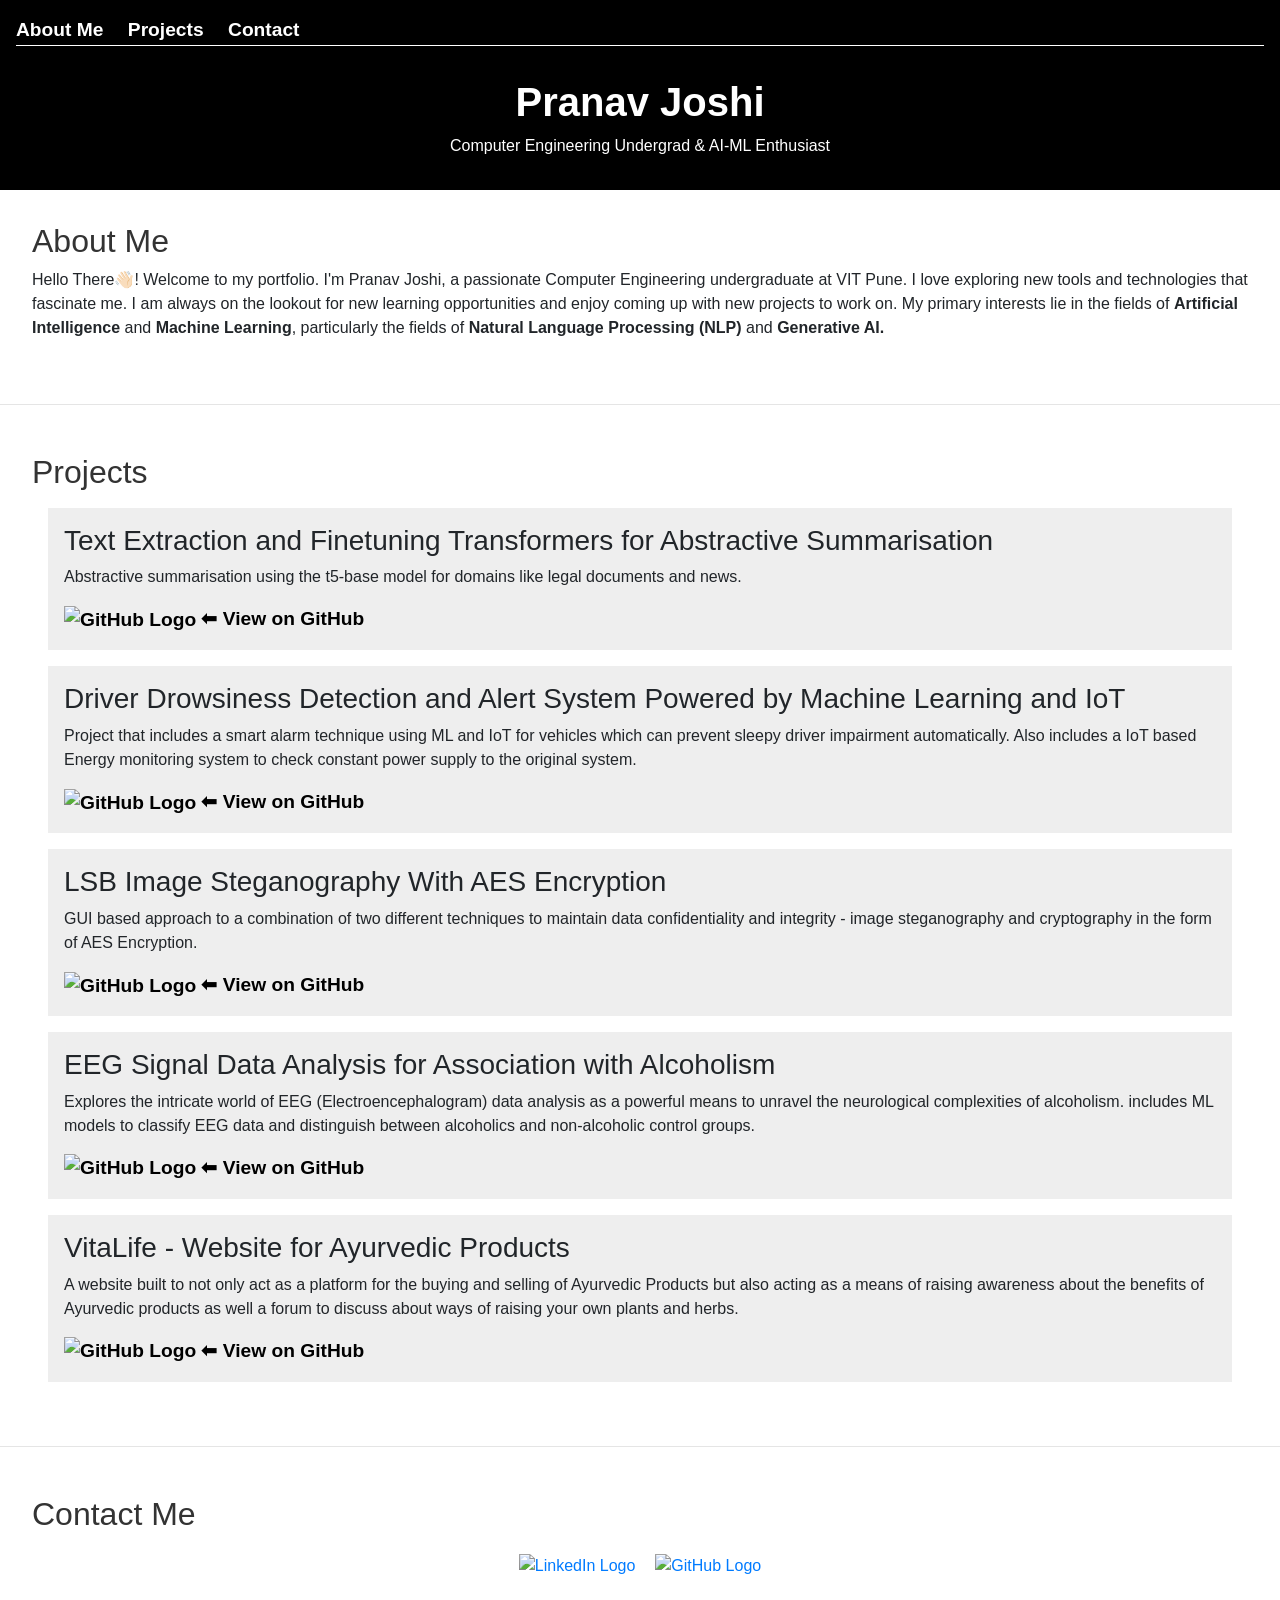
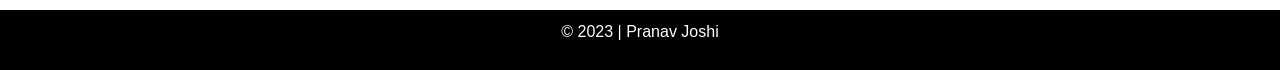
==== index.html @ 525fa9ba "Added portfolio files" ====
<!DOCTYPE html>
<html lang="en">
<head>
  <meta charset="UTF-8">
  <meta name="viewport" content="width=device-width, initial-scale=1.0">
  <title>Your Name - Portfolio</title>
  <link rel="stylesheet" href="https://stackpath.bootstrapcdn.com/bootstrap/4.3.1/css/bootstrap.min.css">
  <link rel="stylesheet" href="styles.css">
</head>
<body>
    <nav id="nav">
        <ul>
          <li><a href="#about">About Me</a></li>
          <li><a href="#projects">Projects</a></li>
          <li><a href="#contact">Contact</a></li>
        </ul>
    </nav>

  <header>
    <h1><strong>Pranav Joshi</strong></h1>
    <p>Computer Engineering Undergrad & AI-ML Enthusiast</p>
  </header>

  <section id="about">
    <h2>About Me</h2>
    <p>Hello There👋🏻! Welcome to my portfolio. I'm Pranav Joshi, a passionate Computer Engineering undergraduate at VIT Pune. 
        I love exploring new tools and technologies that fascinate me. I am always on the lookout for new learning opportunities 
        and enjoy coming up with new projects to work on.
        My primary interests lie in the fields of <strong>Artificial Intelligence</strong> and 
        <strong>Machine Learning</strong>, particularly the fields of <strong>Natural Language Processing (NLP)</strong> 
        and <strong>Generative AI.</strong></p>
  </section>

  <hr>

  <section id="projects">
    <h2>Projects</h2>
    <div class="project-card">
      <h3>Text Extraction and Finetuning Transformers for Abstractive Summarisation</h3>
      <p>Abstractive summarisation using the t5-base model for domains like legal documents and news.</p>
      <a href="https://github.com/Pranav-JJ/Transformers-Abstractive-Summarisation" target="_blank">
        <img src="github-logo.png" alt="GitHub Logo">
        ⬅ View on GitHub
      </a>
    </div>
    <div class="project-card">
      <h3>Driver Drowsiness Detection and Alert System Powered by Machine Learning and IoT</h3>
      <p>Project that includes a smart alarm technique using ML and IoT for vehicles which can prevent sleepy driver
        impairment automatically. Also includes a IoT based Energy monitoring system to check constant power supply to the original system.</p>
      <a href="https://github.com/Pranav-JJ/Sem3-repo/tree/main/EDI" target="_blank">
        <img src="github-logo.png" alt="GitHub Logo">
        ⬅ View on GitHub
      </a>
    </div>
    <div class="project-card">
      <h3>LSB Image Steganography With AES Encryption</h3>
      <p>GUI based approach to a combination of two different techniques to maintain data confidentiality and 
        integrity - image steganography and cryptography in the form of AES Encryption.</p>
      <a href="https://github.com/Pranav-JJ/Sem3-repo/tree/main/OOP" target="_blank">
        <img src="github-logo.png" alt="GitHub Logo">
        ⬅ View on GitHub
      </a>
    </div>
    <div class="project-card">
      <h3>EEG Signal Data Analysis for Association with Alcoholism</h3>
      <p>Explores the intricate world of EEG (Electroencephalogram) data analysis as a powerful means to unravel 
        the neurological complexities of alcoholism. includes ML models to classify EEG data and distinguish between alcoholics and
        non-alcoholic control groups. </p>
      <a href="https://github.com/Pranav-JJ/AlcAlert" target="_blank">
        <img src="github-logo.png" alt="GitHub Logo">
        ⬅ View on GitHub
      </a>
    </div>
    <div class="project-card">
      <h3>VitaLife - Website for Ayurvedic Products</h3>
      <p>A website built to not only act as a platform for the buying and selling of Ayurvedic Products but also acting as a 
        means of raising awareness about the benefits of Ayurvedic products as well a forum to discuss about ways of raising your own
        plants and herbs.
      </p>
      <a href="https://github.com/Pranav-JJ/VitaLife" target="_blank">
        <img src="github-logo.png" alt="GitHub Logo">
        ⬅ View on GitHub
      </a>
    </div>
  </section>

    <hr>

    <section id="contact">
        <h2>Contact Me</h2>
        <div id="social-links">
        <a href="https://linkedin.com/in/pranav-joshi-168298231" target="_blank">
            <img src="linkedin-logo.png" alt="LinkedIn Logo">
        </a>
        <a href="https://github.com/Pranav-JJ" target="_blank">
            <img src="github-logo.png" alt="GitHub Logo">
        </a>
        </div>
    </section>
  

  <footer>
    <p>&copy; 2023 | Pranav Joshi</p>
  </footer>

</body>
</html>
---- styles.css ----
body {
  font-family: 'Arial', sans-serif;
  margin: 0;
  padding: 0;
  box-sizing: border-box;
}

nav {
  background-color: black;
  color: #fff;
  padding: 1em;
  text-align:left;
}

header {
  background-color: black;
  color: #fff;
  text-align: center;
  padding: 1em;
}

nav::after {
  content: "";
  display: block;
  width: 100%;
  height: 1px;
  background-color: white;
}

section {
  padding: 2em;
}

h2 {
  color: #333;
}

.project-card {
  background-color: #eee;
  padding: 1em;
  margin: 1em;
  cursor: pointer;
  transition: background-color 0.3s;
}

.project-card:hover {
  background-color: #ddd;
}

/* #project-details {
  display: none;
  position: fixed;
  top: 50%;
  left: 50%;
  transform: translate(-50%, -50%);
  background-color: #fff;
  padding: 2em;
  box-shadow: 0 0 10px rgba(0, 0, 0, 0.3);
  z-index: 1;
} */

button {
  background-color: #333;
  color: #ffffff;
  padding: 0.5em 1em;
  border: none;
  cursor: pointer;
}

footer {
  background-color: black;
  color: #fff;
  text-align: center;
  padding: 10px;
  position: relative;
  bottom: 0;
  width: 100%;
}

ul {
  list-style-type: none;
  margin: 0;
  padding: 0;
}

li {
  display: inline;
  margin-right: 20px;
}

#nav a {
  text-decoration: none;
  color: #ffffff;
  font-weight: bold;
  font-size: 1.2em;
}

#nav a:hover {
  color: #dddddd;
}

#projects a {
  text-decoration: none;
  color: black;
  font-weight: bold;
  font-size: 1.2em;
}

#projects a:hover {
  color: silver;
}

#projects img {
  width: 25px;
  height: 25px;
  transition: transform 0.3s;
}

#projects img:hover {
  transform: scale(1.2);
}


#social-links {
  display: flex;
  justify-content: center;
  align-items: center;
  margin-top: 20px;
}

#social-links a {
  margin: 0 10px;
  display: block;
}

#social-links img {
  width: 40px;
  height: 40px;
  transition: transform 0.3s;
}

#social-links img:hover {
  transform: scale(1.2);
}
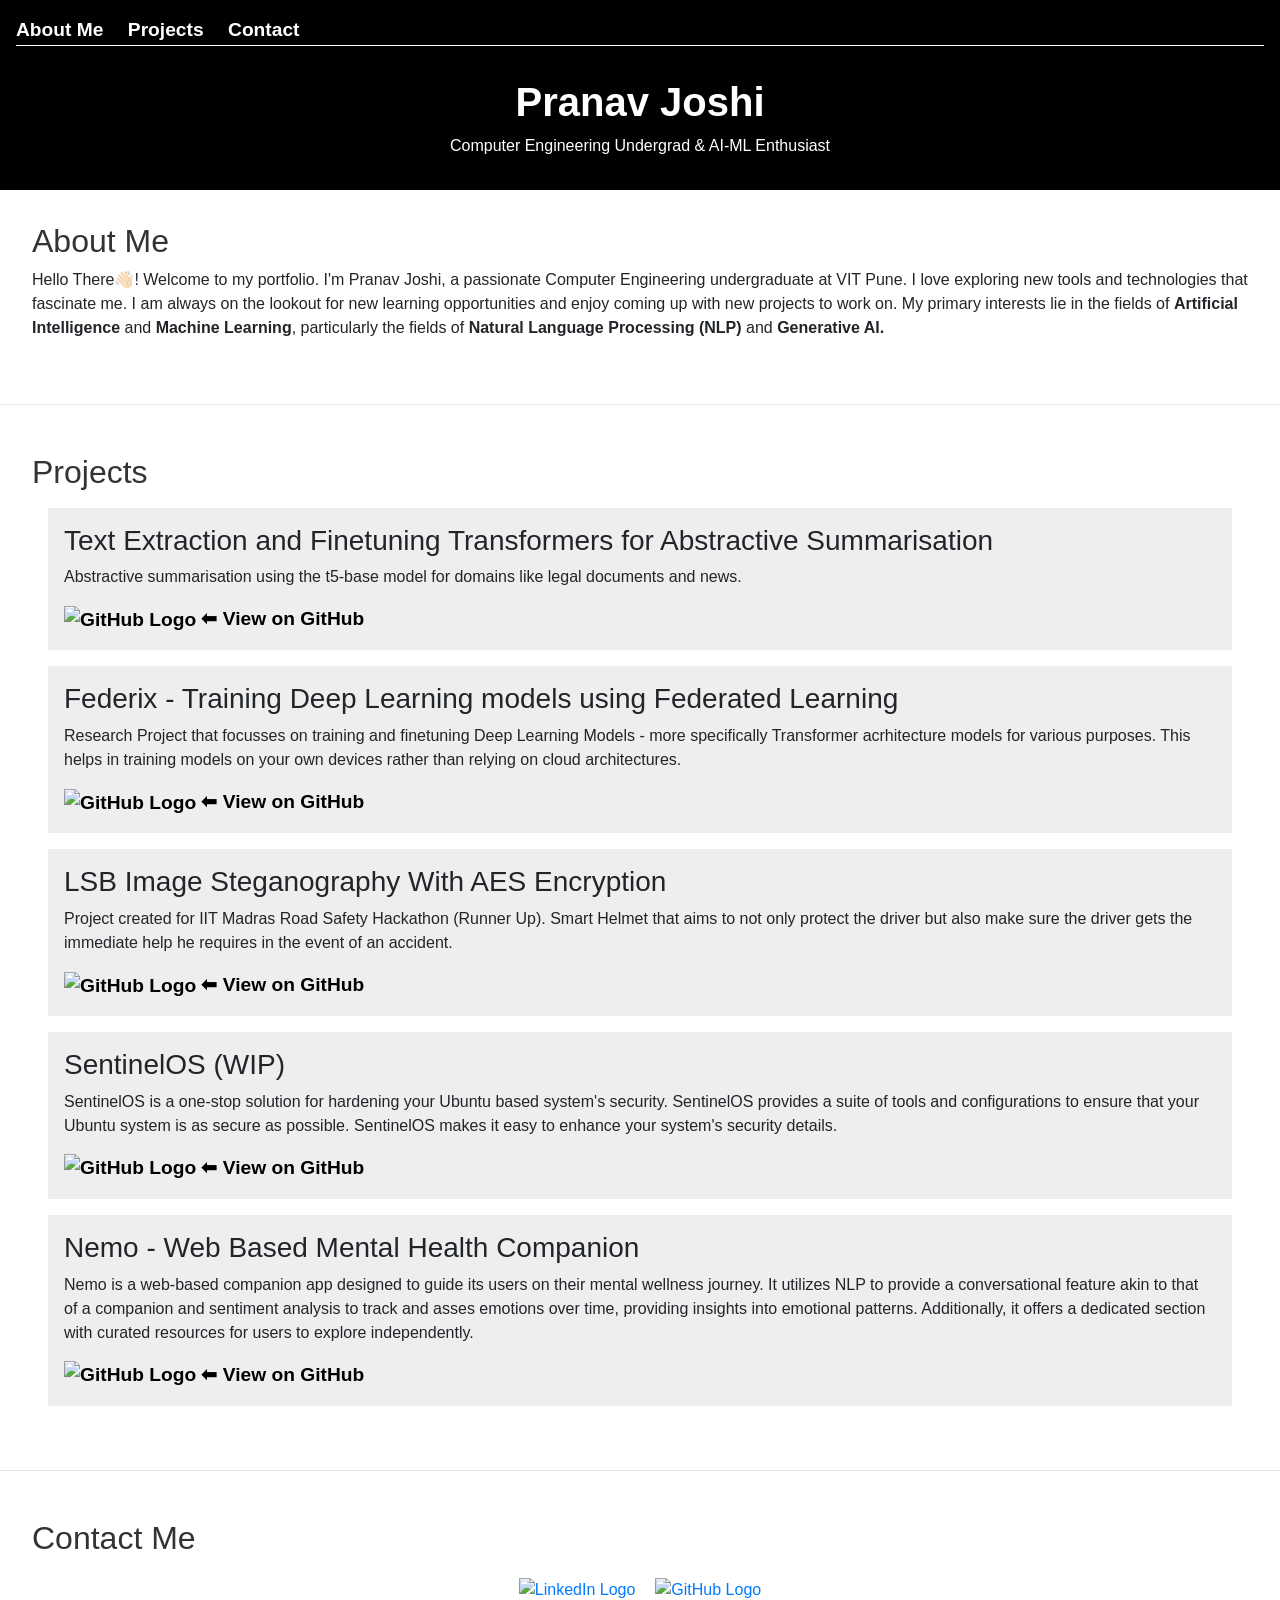
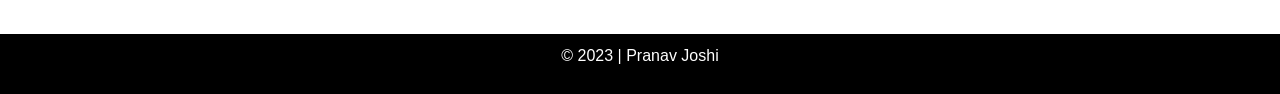
==== commit 487f540b: "Update index.html" ====
--- a/index.html
+++ b/index.html
@@ -3,7 +3,7 @@
 <head>
   <meta charset="UTF-8">
   <meta name="viewport" content="width=device-width, initial-scale=1.0">
-  <title>Your Name - Portfolio</title>
+  <title>Pranav Joshi Portfolio</title>
   <link rel="stylesheet" href="https://stackpath.bootstrapcdn.com/bootstrap/4.3.1/css/bootstrap.min.css">
   <link rel="stylesheet" href="styles.css">
 </head>
@@ -44,40 +44,39 @@
       </a>
     </div>
     <div class="project-card">
-      <h3>Driver Drowsiness Detection and Alert System Powered by Machine Learning and IoT</h3>
-      <p>Project that includes a smart alarm technique using ML and IoT for vehicles which can prevent sleepy driver
-        impairment automatically. Also includes a IoT based Energy monitoring system to check constant power supply to the original system.</p>
-      <a href="https://github.com/Pranav-JJ/Sem3-repo/tree/main/EDI" target="_blank">
+      <h3>Federix - Training Deep Learning models using Federated Learning</h3>
+      <p>Research Project that focusses on training and finetuning Deep Learning Models - more specifically Transformer acrhitecture models for various purposes. This
+helps in training models on your own devices rather than relying on cloud architectures. </p>
+      <a href="https://github.com/Pranav-JJ/Federix" target="_blank">
         <img src="github-logo.png" alt="GitHub Logo">
         ⬅ View on GitHub
       </a>
     </div>
     <div class="project-card">
       <h3>LSB Image Steganography With AES Encryption</h3>
-      <p>GUI based approach to a combination of two different techniques to maintain data confidentiality and 
-        integrity - image steganography and cryptography in the form of AES Encryption.</p>
-      <a href="https://github.com/Pranav-JJ/Sem3-repo/tree/main/OOP" target="_blank">
+      <p>Project created for IIT Madras Road Safety Hackathon (Runner Up). Smart Helmet that aims to not only protect the driver but also make sure the driver gets the
+immediate help he requires in the event of an accident. </p>
+      <a href="https://github.com/Pranav-JJ/IITM_RSH_SmartHelmet" target="_blank">
         <img src="github-logo.png" alt="GitHub Logo">
         ⬅ View on GitHub
       </a>
     </div>
     <div class="project-card">
-      <h3>EEG Signal Data Analysis for Association with Alcoholism</h3>
-      <p>Explores the intricate world of EEG (Electroencephalogram) data analysis as a powerful means to unravel 
-        the neurological complexities of alcoholism. includes ML models to classify EEG data and distinguish between alcoholics and
-        non-alcoholic control groups. </p>
-      <a href="https://github.com/Pranav-JJ/AlcAlert" target="_blank">
+      <h3>SentinelOS (WIP)</h3>
+      <p>SentinelOS is a one-stop solution for hardening your Ubuntu based system's security. SentinelOS provides a suite of tools and configurations to 
+        ensure that your Ubuntu system is as secure as possible. SentinelOS makes it easy to enhance your system's security details. </p>
+      <a href="https://github.com/Pranav-JJ/SentinelOS" target="_blank">
         <img src="github-logo.png" alt="GitHub Logo">
         ⬅ View on GitHub
       </a>
     </div>
     <div class="project-card">
-      <h3>VitaLife - Website for Ayurvedic Products</h3>
-      <p>A website built to not only act as a platform for the buying and selling of Ayurvedic Products but also acting as a 
-        means of raising awareness about the benefits of Ayurvedic products as well a forum to discuss about ways of raising your own
-        plants and herbs.
+      <h3>Nemo - Web Based Mental Health Companion</h3>
+      <p>Nemo is a web-based companion app designed to guide its users on their mental wellness journey. 
+        It utilizes NLP to provide a conversational feature akin to that of a companion and sentiment analysis to track and asses emotions over time, 
+        providing insights into emotional patterns. Additionally, it offers a dedicated section with curated resources for users to explore independently.
       </p>
-      <a href="https://github.com/Pranav-JJ/VitaLife" target="_blank">
+      <a href="https://github.com/Pranav-JJ/Nemo" target="_blank">
         <img src="github-logo.png" alt="GitHub Logo">
         ⬅ View on GitHub
       </a>
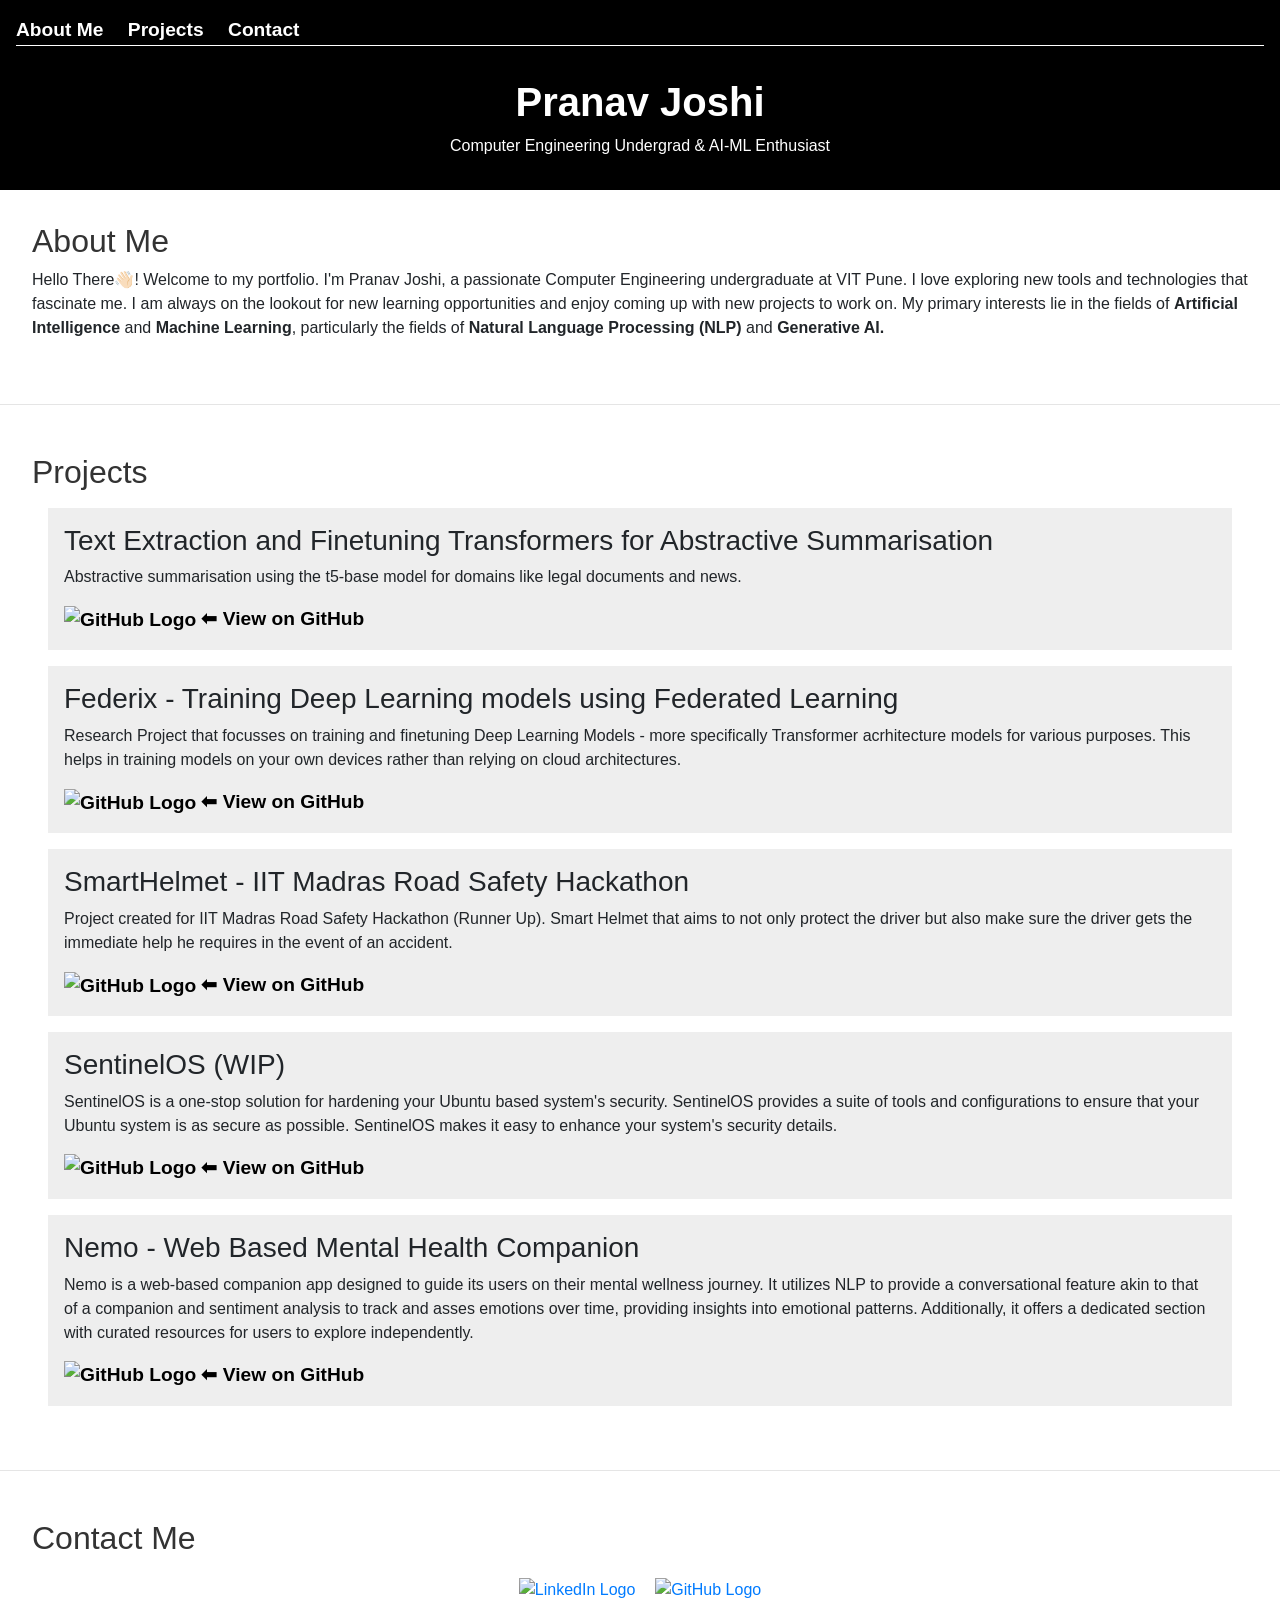
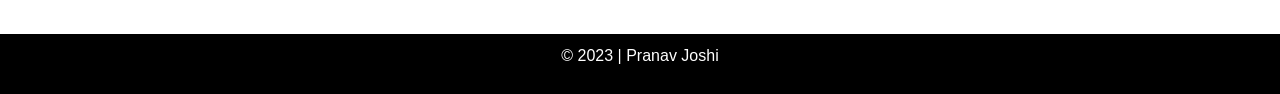
==== commit 0c189193: "Update index.html" ====
--- a/index.html
+++ b/index.html
@@ -53,7 +53,7 @@
       </a>
     </div>
     <div class="project-card">
-      <h3>LSB Image Steganography With AES Encryption</h3>
+      <h3>SmartHelmet - IIT Madras Road Safety Hackathon</h3>
       <p>Project created for IIT Madras Road Safety Hackathon (Runner Up). Smart Helmet that aims to not only protect the driver but also make sure the driver gets the
 immediate help he requires in the event of an accident. </p>
       <a href="https://github.com/Pranav-JJ/IITM_RSH_SmartHelmet" target="_blank">
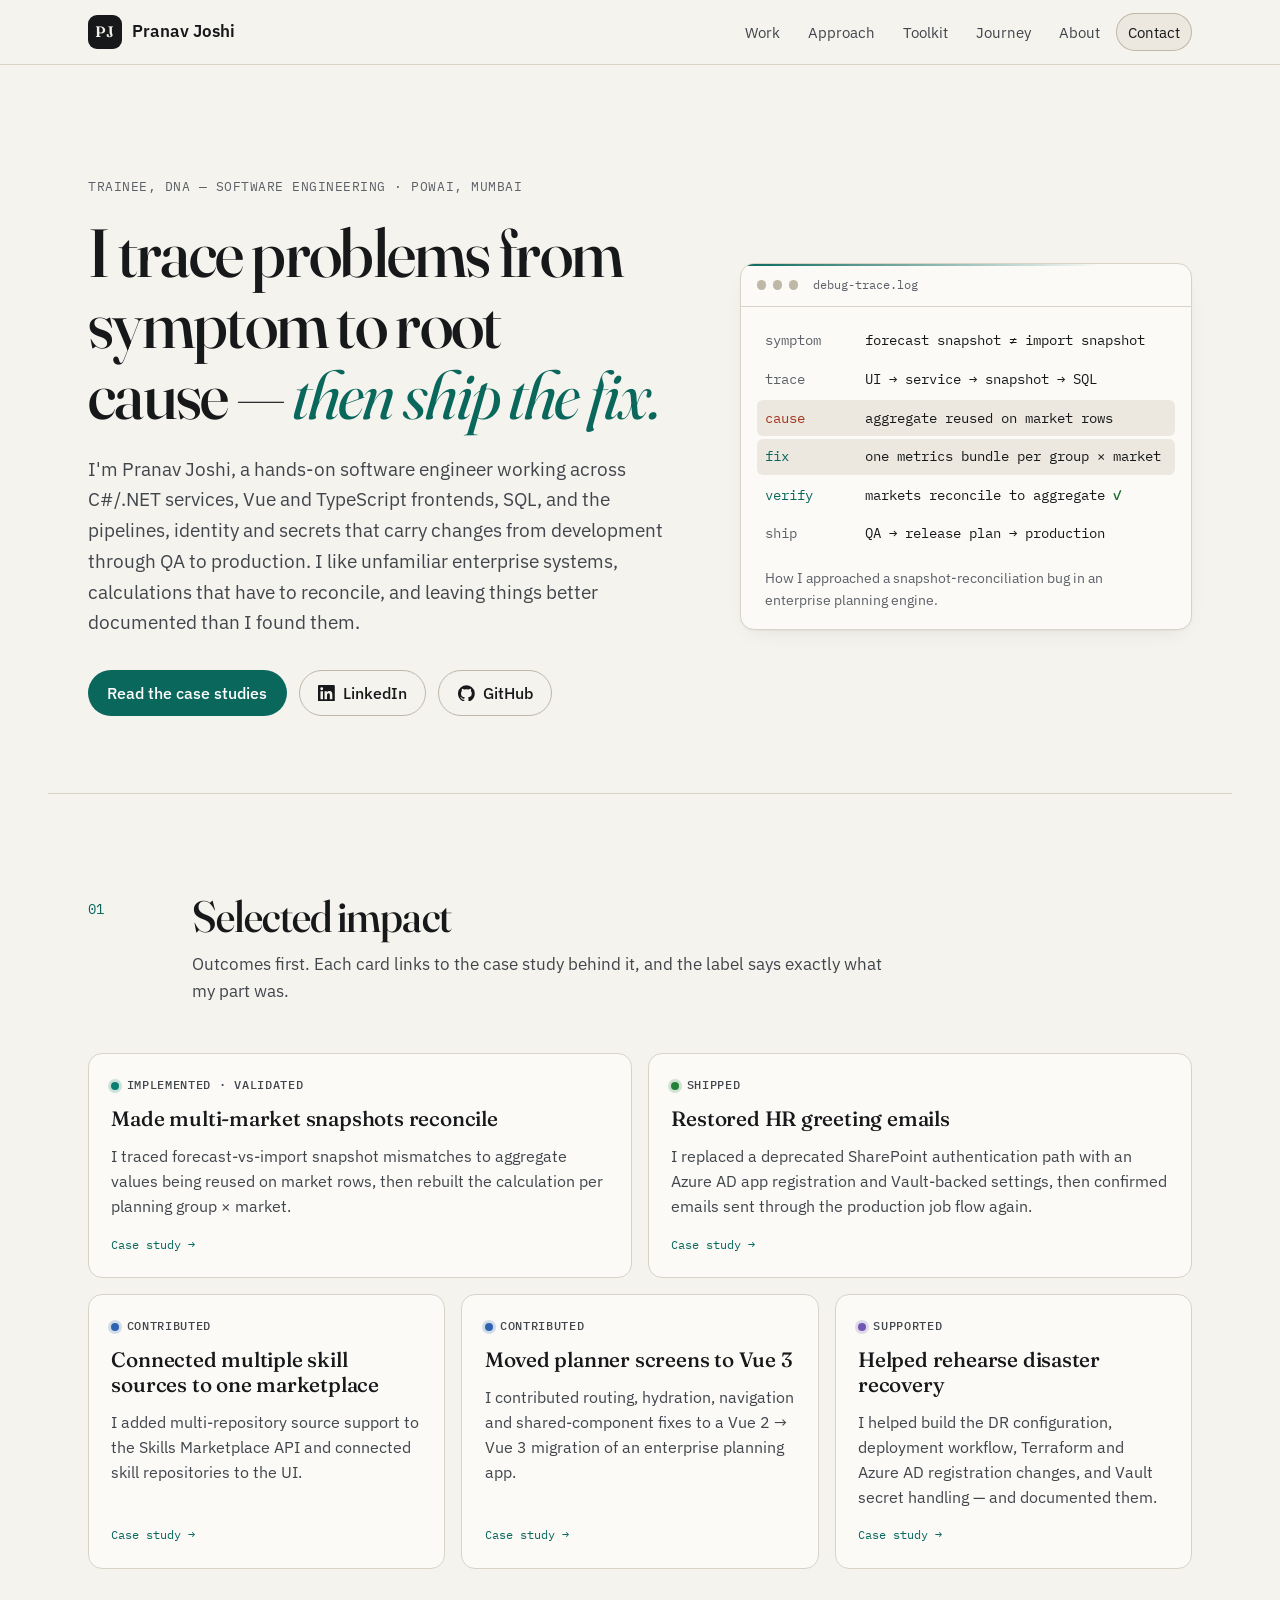
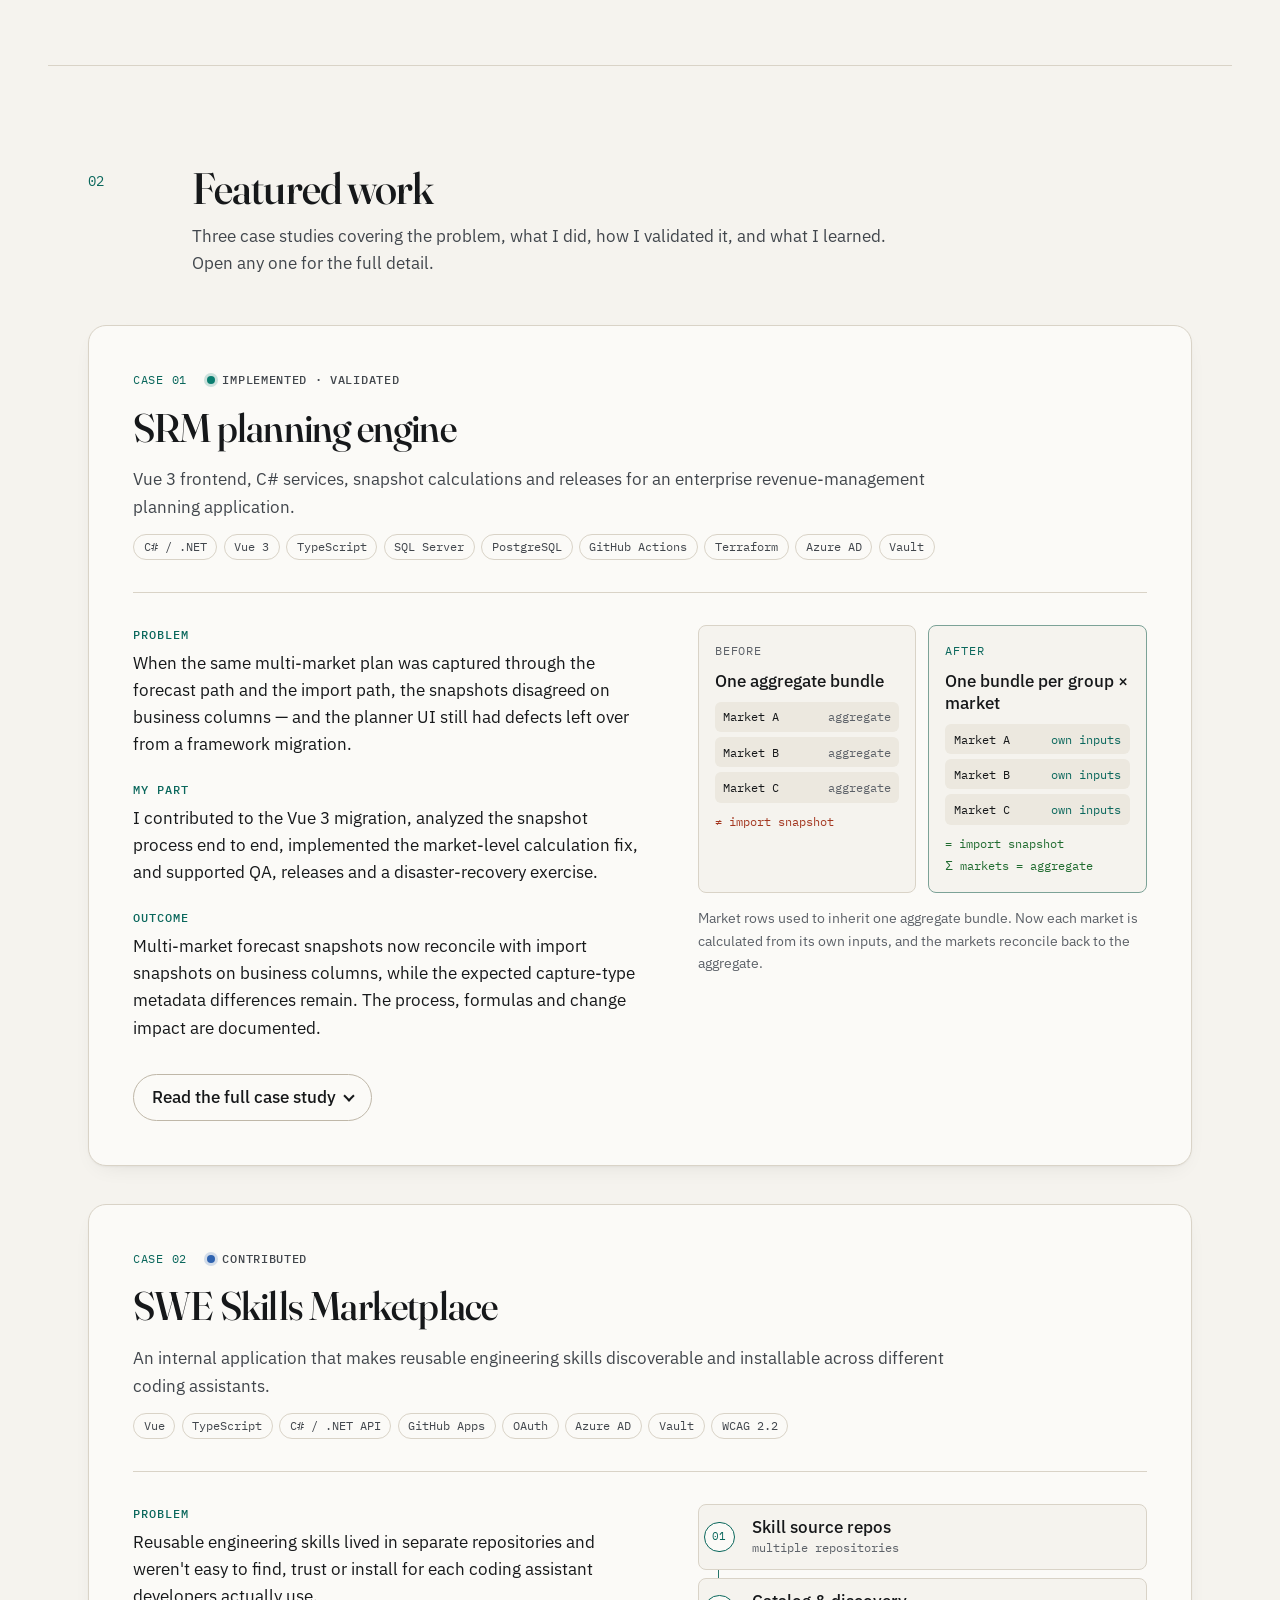
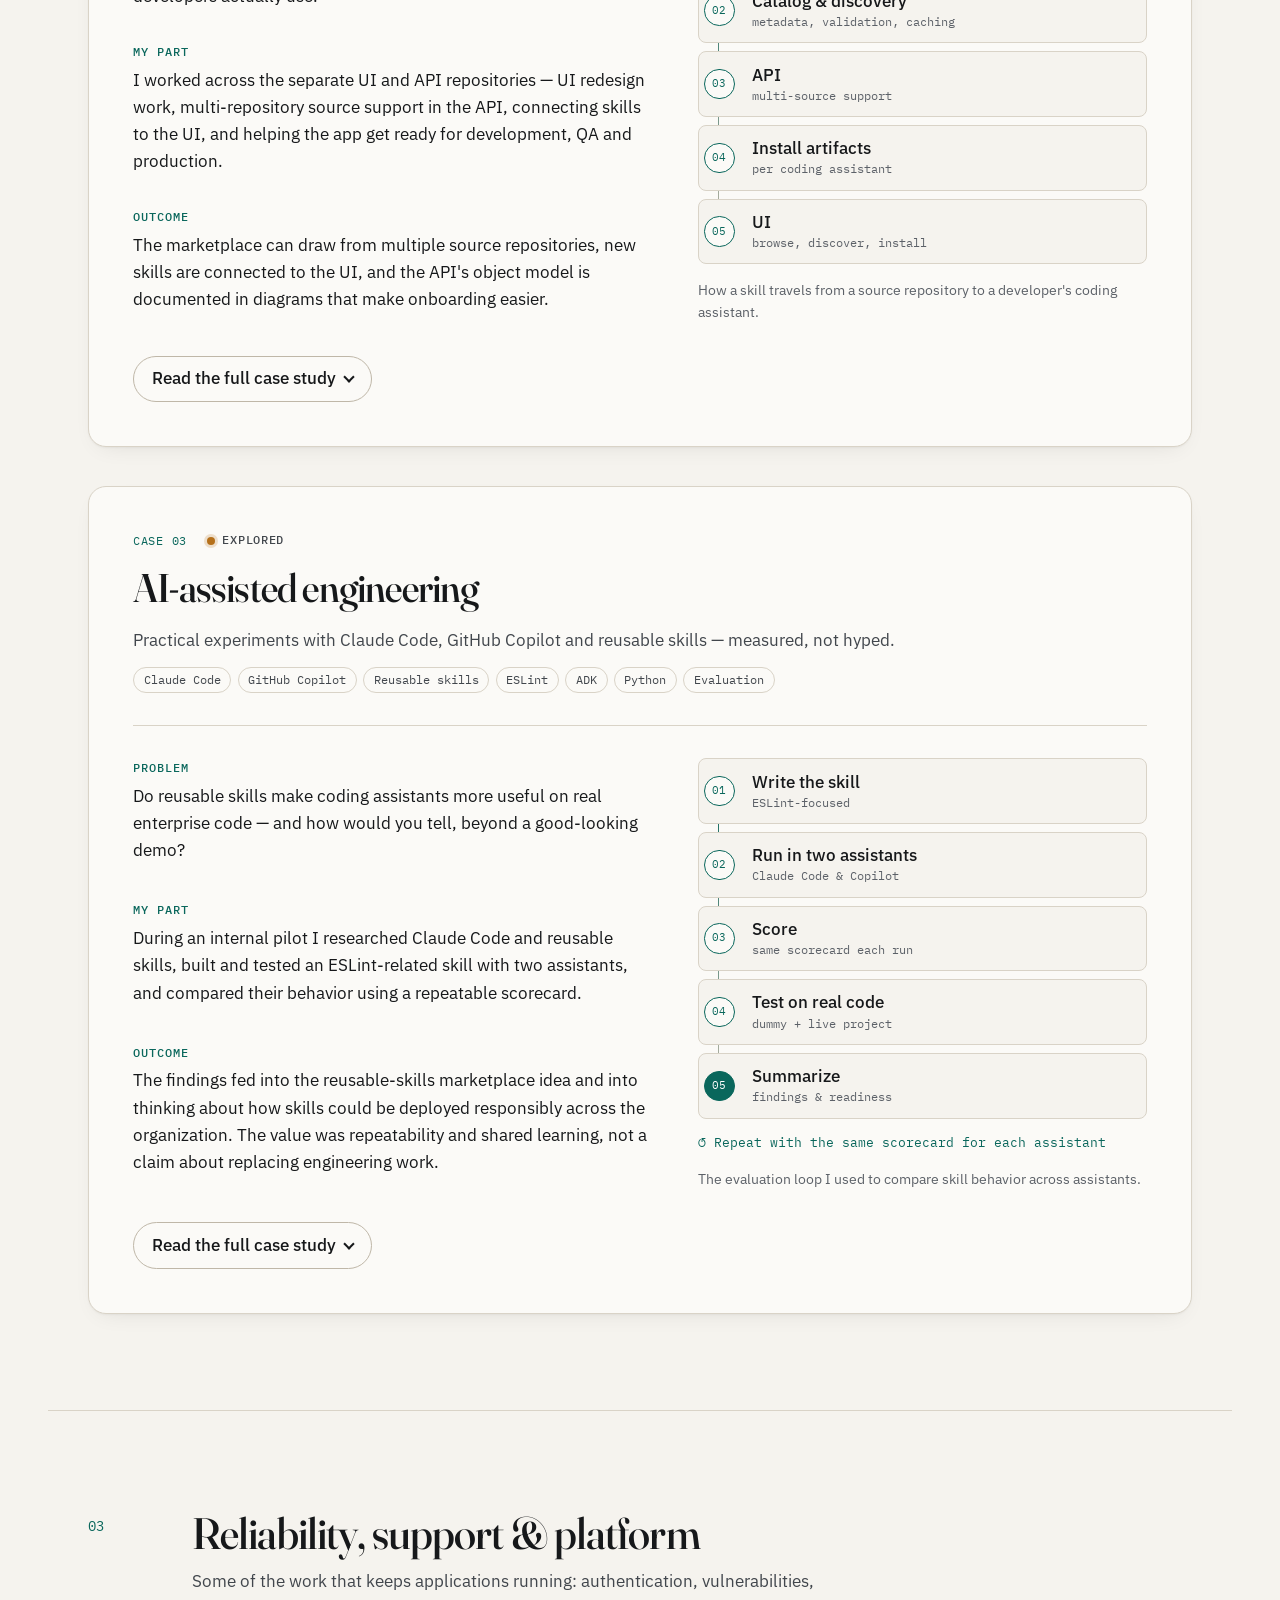
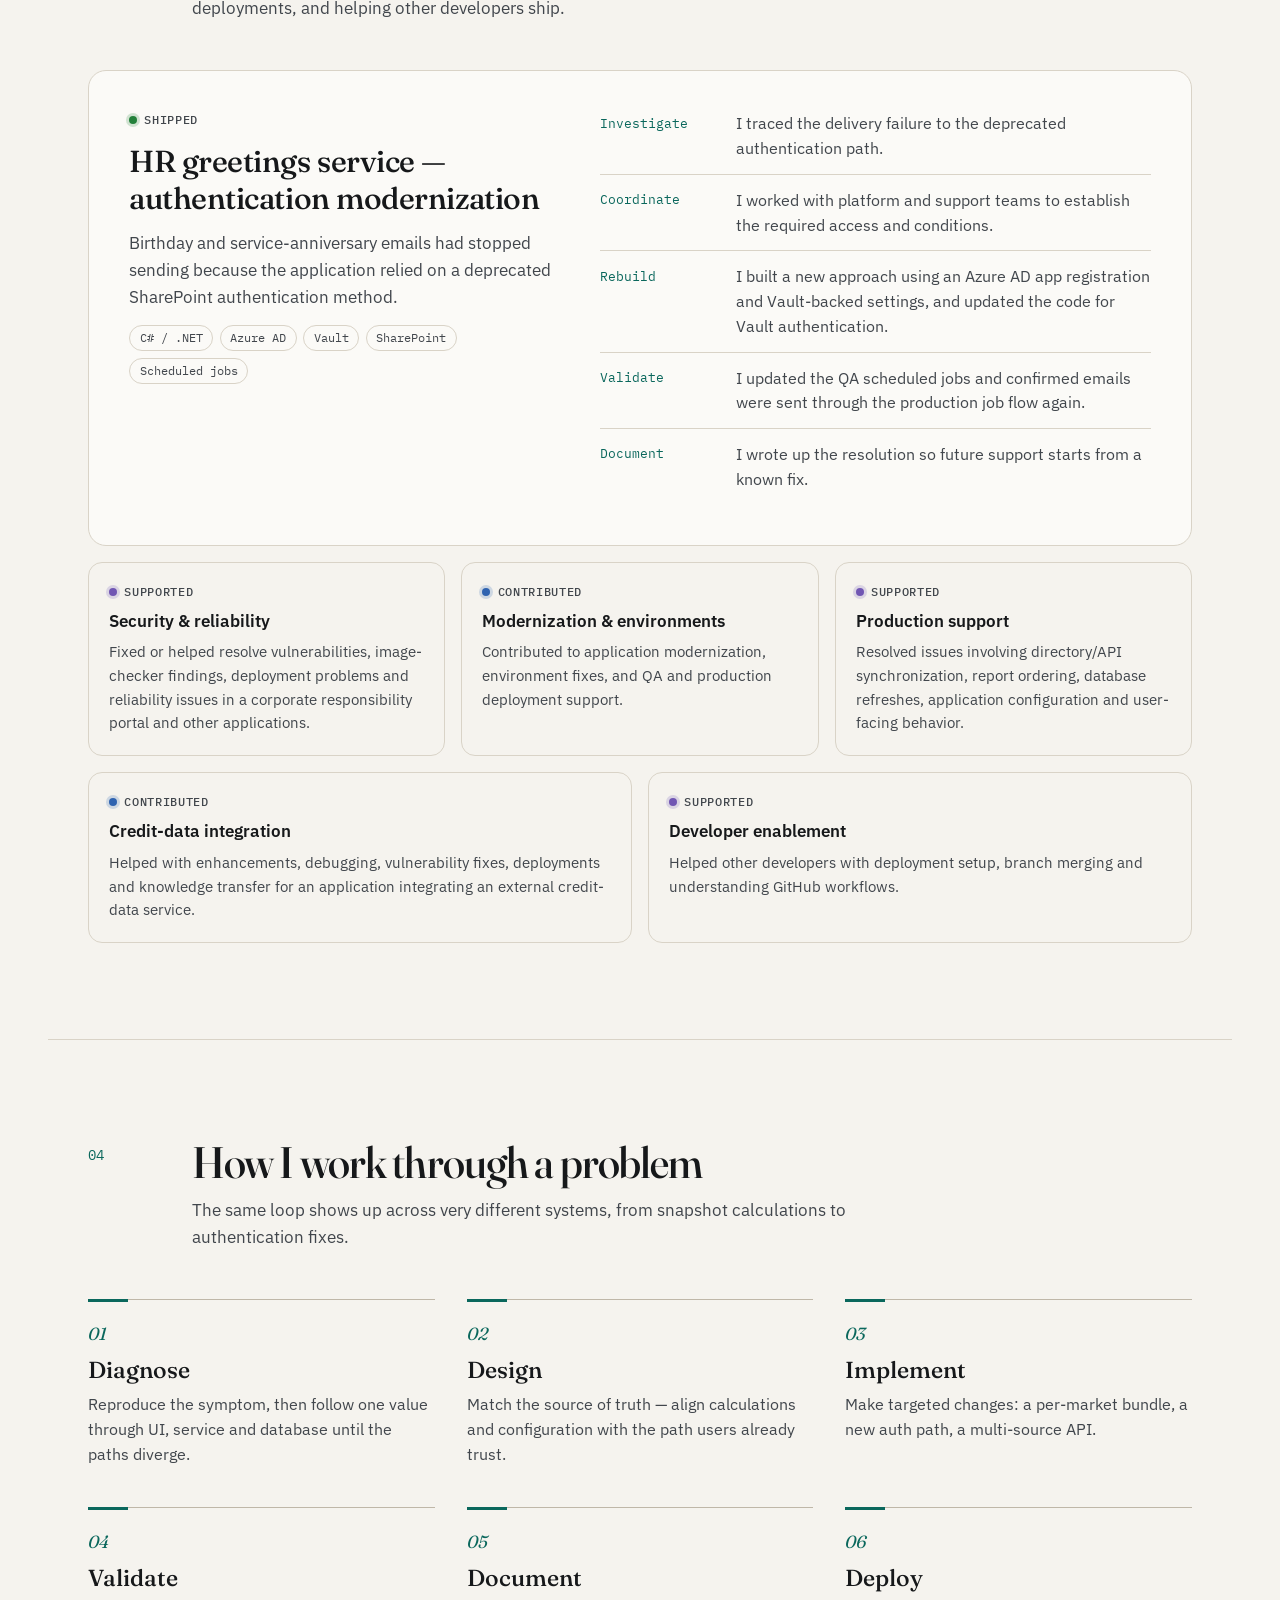
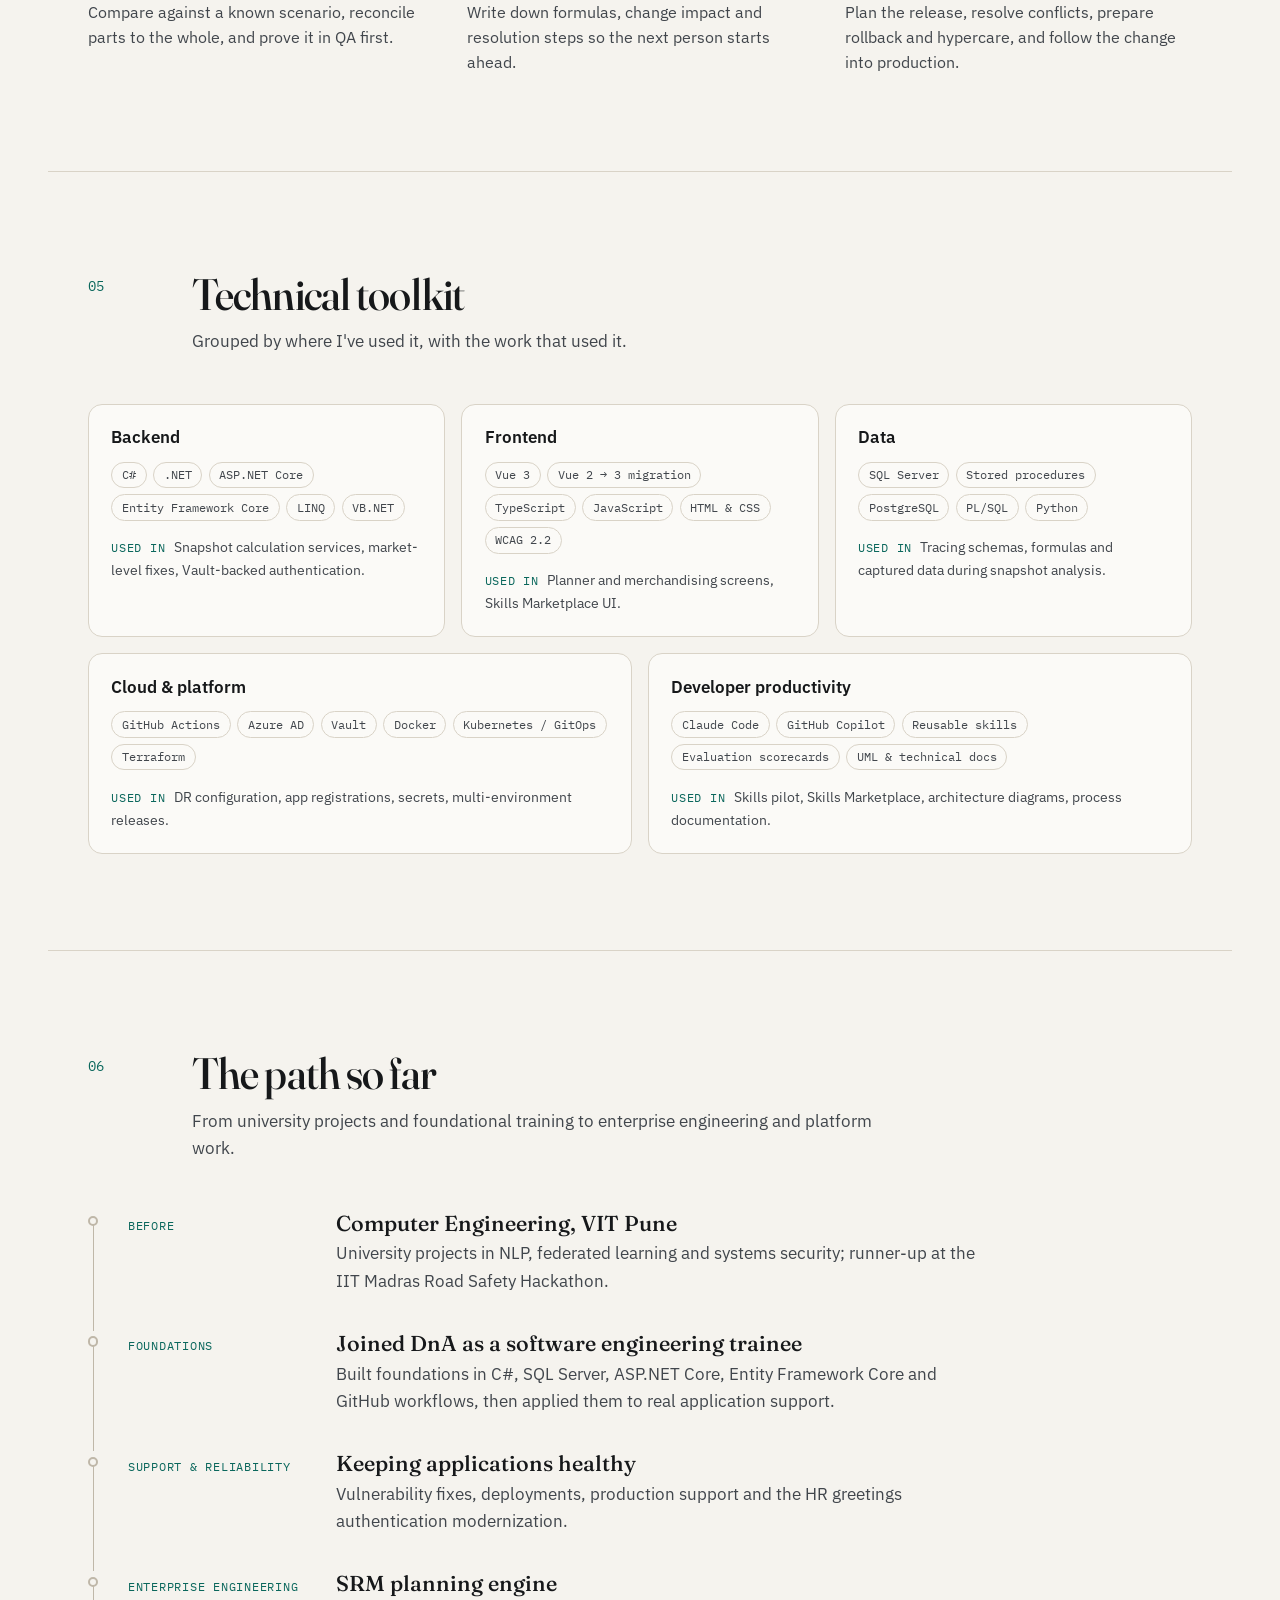
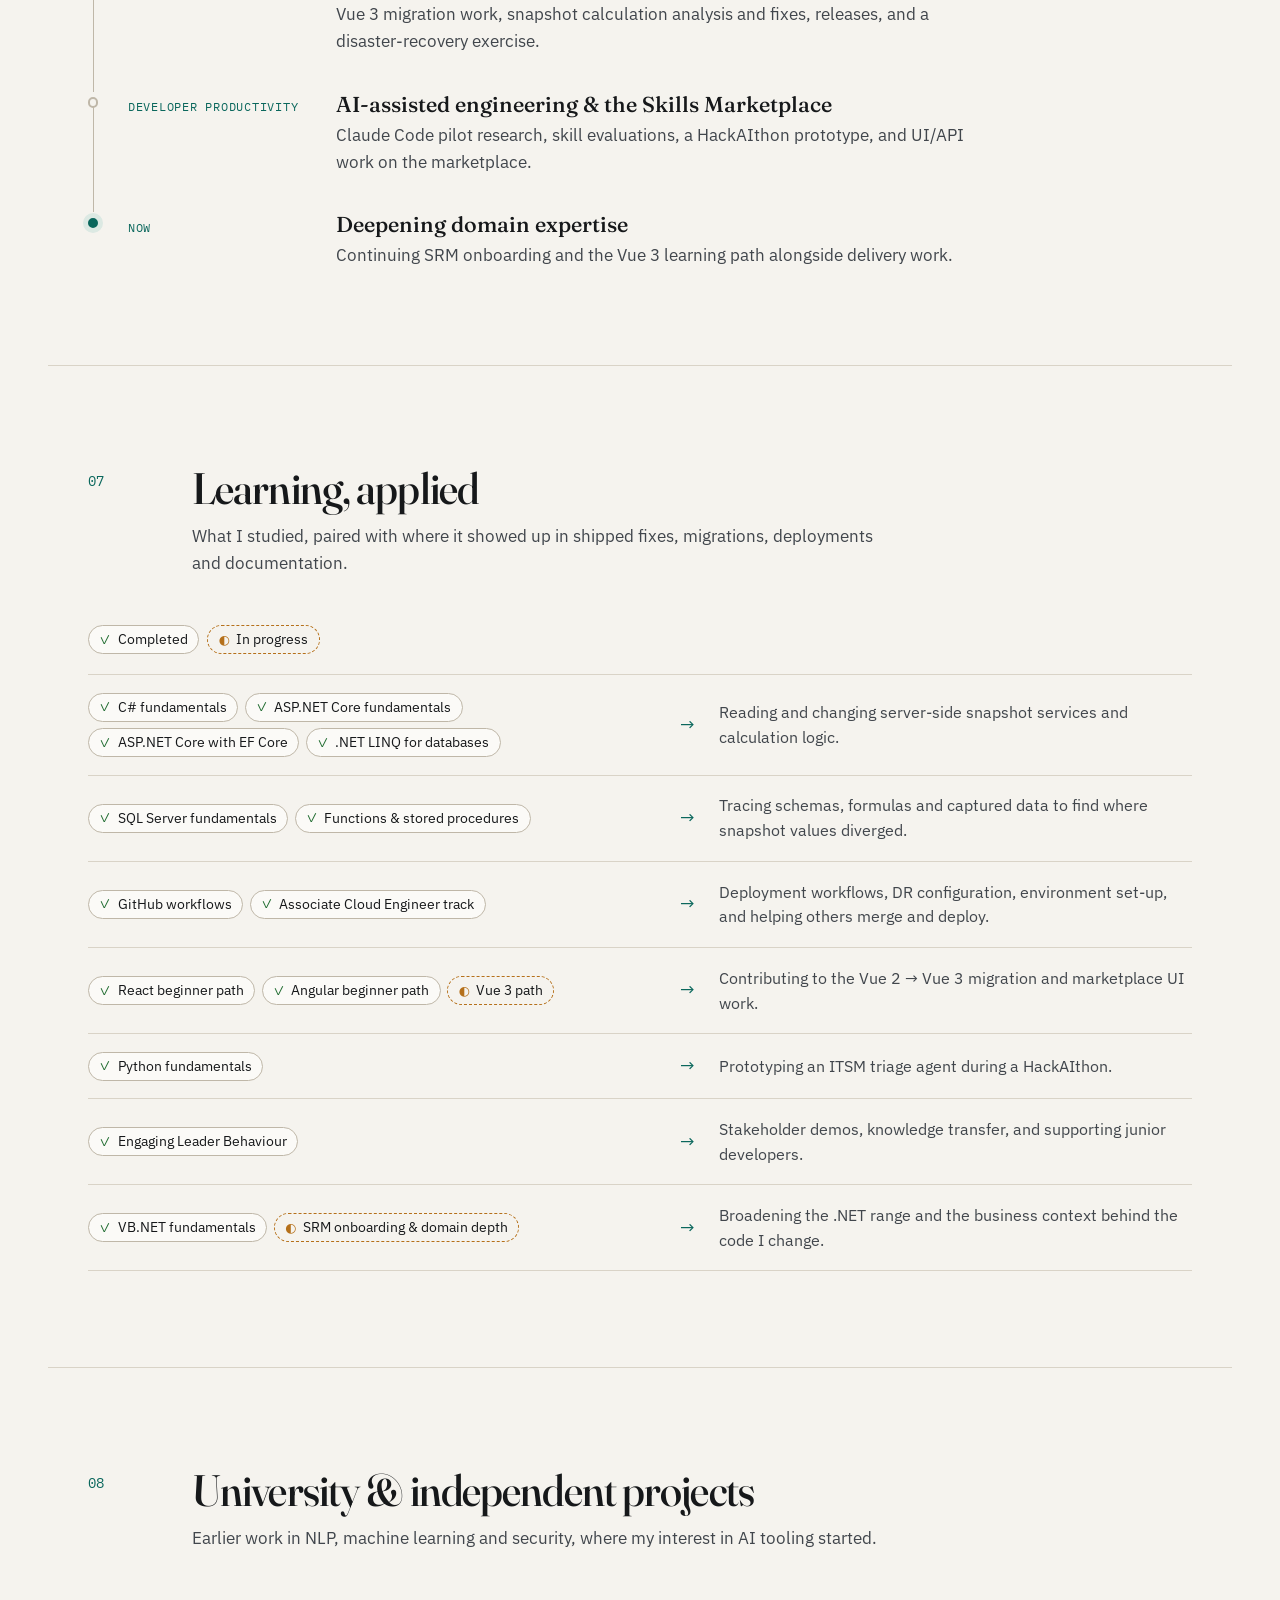
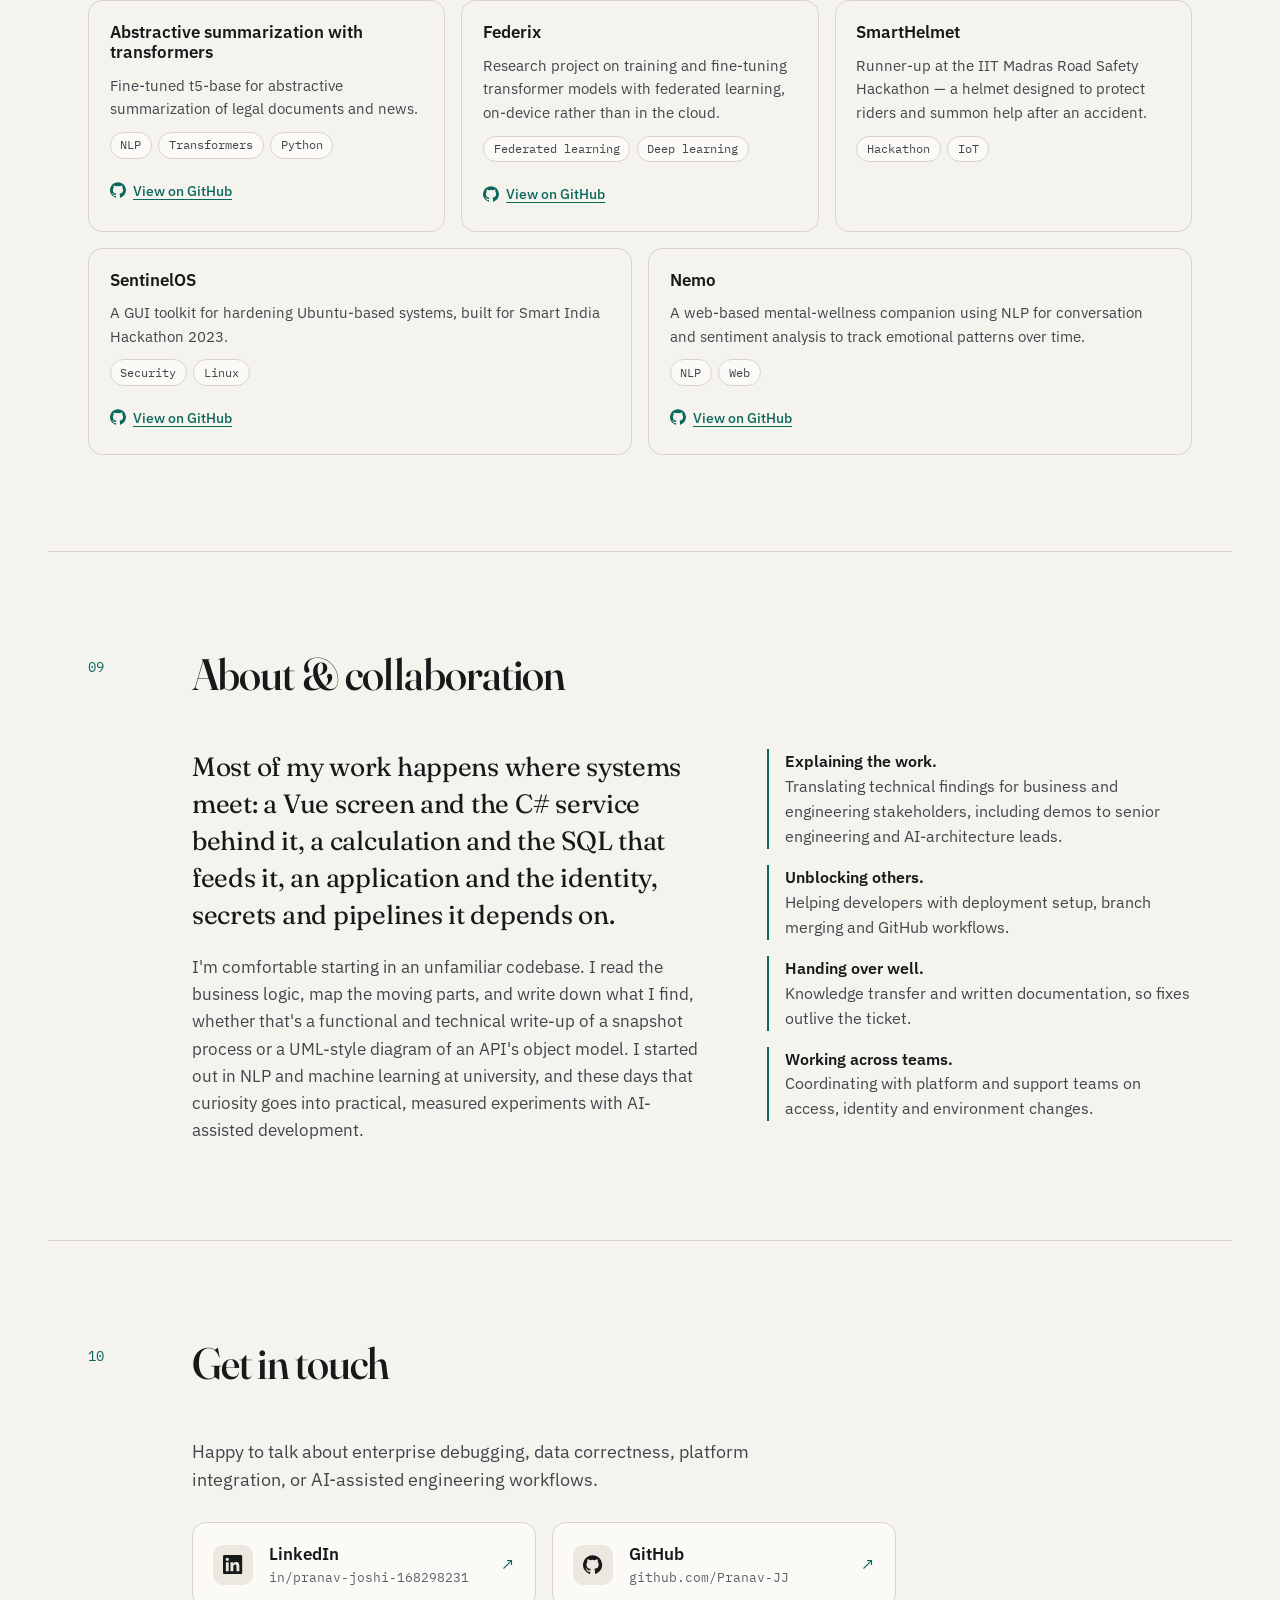
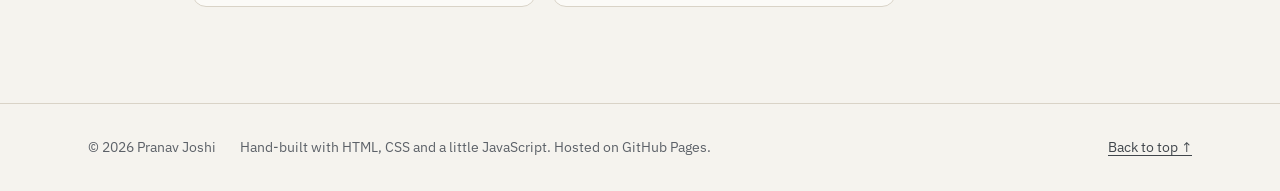
==== commit 9eb53741: "Updated everything" ====
--- a/index.html
+++ b/index.html
@@ -2,105 +2,230 @@
 <html lang="en">
 <head>
   <meta charset="UTF-8">
-  <meta name="viewport" content="width=device-width, initial-scale=1.0">
-  <title>Pranav Joshi Portfolio</title>
-  <link rel="stylesheet" href="https://stackpath.bootstrapcdn.com/bootstrap/4.3.1/css/bootstrap.min.css">
-  <link rel="stylesheet" href="styles.css">
+  <meta name="viewport" content="width=device-width, initial-scale=1">
+  <title>Pranav Joshi — Software Engineer</title>
+  <meta name="description" content="Pranav Joshi is a software engineer in Mumbai working across C#/.NET services, Vue and TypeScript frontends, SQL, and the pipelines, identity and secrets that ship them — with a focus on data correctness and developer productivity.">
+  <meta name="author" content="Pranav Joshi">
+  <link rel="canonical" href="https://pranav-jj.github.io/Pranav-JJ/">
+  <meta name="color-scheme" content="light dark">
+  <meta name="theme-color" content="#f5f3ee" media="(prefers-color-scheme: light)">
+  <meta name="theme-color" content="#101315" media="(prefers-color-scheme: dark)">
+
+  <!-- Social preview -->
+  <meta property="og:type" content="website">
+  <meta property="og:site_name" content="Pranav Joshi">
+  <meta property="og:title" content="Pranav Joshi — Software Engineer">
+  <meta property="og:description" content="Case studies in debugging, data correctness and delivery across C#/.NET, Vue 3, SQL, Azure AD, Vault and CI/CD — plus practical experiments in AI-assisted engineering.">
+  <meta property="og:url" content="https://pranav-jj.github.io/Pranav-JJ/">
+  <meta property="og:image" content="https://pranav-jj.github.io/Pranav-JJ/assets/img/og-image.png">
+  <meta property="og:image:width" content="1200">
+  <meta property="og:image:height" content="630">
+  <meta property="og:image:alt" content="Pranav Joshi — Software Engineer. Backend, frontend, data correctness and developer productivity.">
+  <meta name="twitter:card" content="summary_large_image">
+
+  <link rel="icon" href="assets/img/favicon.svg" type="image/svg+xml">
+  <link rel="apple-touch-icon" href="assets/img/apple-touch-icon.png">
+
+  <link rel="preconnect" href="https://fonts.googleapis.com">
+  <link rel="preconnect" href="https://fonts.gstatic.com" crossorigin>
+  <link rel="stylesheet" href="https://fonts.googleapis.com/css2?family=Fraunces:ital,opsz,wght@0,9..144,400..600;1,9..144,400&family=IBM+Plex+Mono:wght@400;500&family=IBM+Plex+Sans:wght@400;500;600&display=swap">
+  <link rel="stylesheet" href="assets/css/site.css">
+
+  <script src="assets/js/content.js" defer></script>
+  <script src="assets/js/main.js" defer></script>
 </head>
 <body>
-    <nav id="nav">
+  <a class="skip-link" href="#main">Skip to content</a>
+
+  <header class="site-header">
+    <div class="wrap site-header__inner">
+      <a class="brand" href="#top" aria-label="Pranav Joshi — back to top">
+        <span class="brand__mark" aria-hidden="true">PJ</span>
+        <span class="brand__name">Pranav Joshi</span>
+      </a>
+      <button class="nav-toggle" type="button" aria-expanded="false" aria-controls="site-nav">
+        <span class="nav-toggle__bars" aria-hidden="true"></span>
+        <span class="nav-toggle__label">Menu</span>
+      </button>
+      <nav id="site-nav" class="site-nav" aria-label="Primary">
         <ul>
-          <li><a href="#about">About Me</a></li>
-          <li><a href="#projects">Projects</a></li>
+          <li><a href="#work">Work</a></li>
+          <li><a href="#approach">Approach</a></li>
+          <li><a href="#toolkit">Toolkit</a></li>
+          <li><a href="#journey">Journey</a></li>
+          <li><a href="#about">About</a></li>
           <li><a href="#contact">Contact</a></li>
         </ul>
-    </nav>
-
-  <header>
-    <h1><strong>Pranav Joshi</strong></h1>
-    <p>Computer Engineering Undergrad & AI-ML Enthusiast</p>
+      </nav>
+    </div>
   </header>
 
-  <section id="about">
-    <h2>About Me</h2>
-    <p>Hello There👋🏻! Welcome to my portfolio. I'm Pranav Joshi, a passionate Computer Engineering undergraduate at VIT Pune. 
-        I love exploring new tools and technologies that fascinate me. I am always on the lookout for new learning opportunities 
-        and enjoy coming up with new projects to work on.
-        My primary interests lie in the fields of <strong>Artificial Intelligence</strong> and 
-        <strong>Machine Learning</strong>, particularly the fields of <strong>Natural Language Processing (NLP)</strong> 
-        and <strong>Generative AI.</strong></p>
-  </section>
-
-  <hr>
-
-  <section id="projects">
-    <h2>Projects</h2>
-    <div class="project-card">
-      <h3>Text Extraction and Finetuning Transformers for Abstractive Summarisation</h3>
-      <p>Abstractive summarisation using the t5-base model for domains like legal documents and news.</p>
-      <a href="https://github.com/Pranav-JJ/Transformers-Abstractive-Summarisation" target="_blank">
-        <img src="github-logo.png" alt="GitHub Logo">
-        ⬅ View on GitHub
-      </a>
+  <main id="main" tabindex="-1">
+    <!-- Hero -->
+    <section id="top" class="hero wrap" aria-labelledby="hero-title">
+      <div class="hero__text">
+        <p class="eyebrow">Trainee, DnA — Software Engineering · Powai, Mumbai</p>
+        <h1 id="hero-title" class="hero__title">I trace problems from symptom to root cause&nbsp;— <em>then ship the fix.</em></h1>
+        <p class="hero__lead">
+          I'm Pranav Joshi, a hands-on software engineer working across C#/.NET services, Vue and TypeScript
+          frontends, SQL, and the pipelines, identity and secrets that carry changes from development through QA to production.
+          I like unfamiliar enterprise systems, calculations that have to reconcile, and leaving things better documented than I found them.
+        </p>
+        <div class="hero__actions">
+          <a class="button button--primary" href="#work">Read the case studies</a>
+          <span class="hero__links" data-links="inline"></span>
+        </div>
+      </div>
+
+      <figure class="trace" aria-labelledby="trace-caption">
+        <div class="trace__bar" aria-hidden="true"><span></span><span></span><span></span><code>debug-trace.log</code></div>
+        <ol class="trace__lines">
+          <li><span class="trace__key">symptom</span><span class="trace__val">forecast snapshot ≠ import snapshot</span></li>
+          <li><span class="trace__key">trace</span><span class="trace__val">UI → service → snapshot → SQL</span></li>
+          <li><span class="trace__key">cause</span><span class="trace__val">aggregate reused on market rows</span></li>
+          <li><span class="trace__key">fix</span><span class="trace__val">one metrics bundle per group × market</span></li>
+          <li><span class="trace__key">verify</span><span class="trace__val">markets reconcile to aggregate <span class="trace__ok">✓</span></span></li>
+          <li><span class="trace__key">ship</span><span class="trace__val">QA → release plan → production</span></li>
+        </ol>
+        <figcaption id="trace-caption" class="trace__caption">How I approached a snapshot-reconciliation bug in an enterprise planning engine.</figcaption>
+      </figure>
+    </section>
+
+    <noscript>
+      <div class="wrap noscript">
+        <p>The case studies on this page load with JavaScript. You can also find me on
+          <a href="https://www.linkedin.com/in/pranav-joshi-168298231">LinkedIn</a> and
+          <a href="https://github.com/Pranav-JJ">GitHub</a>.</p>
+      </div>
+    </noscript>
+
+    <!-- Selected impact -->
+    <section id="impact" class="section wrap" aria-labelledby="impact-title">
+      <header class="section__head">
+        <p class="section__num" aria-hidden="true">01</p>
+        <h2 id="impact-title">Selected impact</h2>
+        <p class="section__intro">Outcomes first. Each card links to the case study behind it, and the label says exactly what my part was.</p>
+      </header>
+      <ul class="impact-grid" data-render="impact"></ul>
+    </section>
+
+    <!-- Featured work -->
+    <section id="work" class="section wrap" aria-labelledby="work-title">
+      <header class="section__head">
+        <p class="section__num" aria-hidden="true">02</p>
+        <h2 id="work-title">Featured work</h2>
+        <p class="section__intro">Three case studies covering the problem, what I did, how I validated it, and what I learned. Open any one for the full detail.</p>
+      </header>
+      <div class="cases" data-render="cases"></div>
+    </section>
+
+    <!-- More work -->
+    <section id="more-work" class="section wrap" aria-labelledby="more-title">
+      <header class="section__head">
+        <p class="section__num" aria-hidden="true">03</p>
+        <h2 id="more-title">Reliability, support &amp; platform</h2>
+        <p class="section__intro">Some of the work that keeps applications running: authentication, vulnerabilities, deployments, and helping other developers ship.</p>
+      </header>
+      <div data-render="more-work"></div>
+    </section>
+
+    <!-- Engineering approach -->
+    <section id="approach" class="section wrap" aria-labelledby="approach-title">
+      <header class="section__head">
+        <p class="section__num" aria-hidden="true">04</p>
+        <h2 id="approach-title">How I work through a problem</h2>
+        <p class="section__intro">The same loop shows up across very different systems, from snapshot calculations to authentication fixes.</p>
+      </header>
+      <ol class="approach" data-render="approach"></ol>
+    </section>
+
+    <!-- Toolkit -->
+    <section id="toolkit" class="section wrap" aria-labelledby="toolkit-title">
+      <header class="section__head">
+        <p class="section__num" aria-hidden="true">05</p>
+        <h2 id="toolkit-title">Technical toolkit</h2>
+        <p class="section__intro">Grouped by where I've used it, with the work that used it.</p>
+      </header>
+      <div class="toolkit" data-render="toolkit"></div>
+    </section>
+
+    <!-- Journey -->
+    <section id="journey" class="section wrap" aria-labelledby="journey-title">
+      <header class="section__head">
+        <p class="section__num" aria-hidden="true">06</p>
+        <h2 id="journey-title">The path so far</h2>
+        <p class="section__intro">From university projects and foundational training to enterprise engineering and platform work.</p>
+      </header>
+      <ol class="timeline" data-render="timeline"></ol>
+    </section>
+
+    <!-- Learning -->
+    <section id="learning" class="section wrap" aria-labelledby="learning-title">
+      <header class="section__head">
+        <p class="section__num" aria-hidden="true">07</p>
+        <h2 id="learning-title">Learning, applied</h2>
+        <p class="section__intro">What I studied, paired with where it showed up in shipped fixes, migrations, deployments and documentation.</p>
+      </header>
+      <div class="learning" data-render="learning"></div>
+    </section>
+
+    <!-- Earlier projects -->
+    <section id="projects" class="section wrap" aria-labelledby="projects-title">
+      <header class="section__head">
+        <p class="section__num" aria-hidden="true">08</p>
+        <h2 id="projects-title">University &amp; independent projects</h2>
+        <p class="section__intro">Earlier work in NLP, machine learning and security, where my interest in AI tooling started.</p>
+      </header>
+      <ul class="projects" data-render="projects"></ul>
+    </section>
+
+    <!-- About -->
+    <section id="about" class="section wrap about" aria-labelledby="about-title">
+      <header class="section__head">
+        <p class="section__num" aria-hidden="true">09</p>
+        <h2 id="about-title">About &amp; collaboration</h2>
+      </header>
+      <div class="about__grid">
+        <div class="about__text">
+          <p class="about__lead">
+            Most of my work happens where systems meet: a Vue screen and the C# service behind it, a calculation and the SQL
+            that feeds it, an application and the identity, secrets and pipelines it depends on.
+          </p>
+          <p>
+            I'm comfortable starting in an unfamiliar codebase. I read the business logic, map the moving parts,
+            and write down what I find, whether that's a functional and technical write-up of a snapshot process or a UML-style diagram of an API's object model.
+            I started out in NLP and machine learning at university, and these days that curiosity goes into practical, measured experiments with AI-assisted development.
+          </p>
+        </div>
+        <div>
+          <h3 class="visually-hidden">How I work with teams</h3>
+          <ul class="about__list">
+          <li><strong>Explaining the work.</strong> Translating technical findings for business and engineering stakeholders, including demos to senior engineering and AI-architecture leads.</li>
+          <li><strong>Unblocking others.</strong> Helping developers with deployment setup, branch merging and GitHub workflows.</li>
+          <li><strong>Handing over well.</strong> Knowledge transfer and written documentation, so fixes outlive the ticket.</li>
+          <li><strong>Working across teams.</strong> Coordinating with platform and support teams on access, identity and environment changes.</li>
+          </ul>
+        </div>
+      </div>
+    </section>
+
+    <!-- Contact -->
+    <section id="contact" class="section wrap contact" aria-labelledby="contact-title">
+      <header class="section__head">
+        <p class="section__num" aria-hidden="true">10</p>
+        <h2 id="contact-title">Get in touch</h2>
+      </header>
+      <p class="contact__lead">Happy to talk about enterprise debugging, data correctness, platform integration, or AI-assisted engineering workflows.</p>
+      <ul class="contact__links" data-links="cards"></ul>
+    </section>
+  </main>
+
+  <footer class="site-footer">
+    <div class="wrap site-footer__inner">
+      <p>© 2026 Pranav Joshi</p>
+      <p class="site-footer__note">Hand-built with HTML, CSS and a little JavaScript. Hosted on GitHub Pages.</p>
+      <a class="site-footer__top" href="#top">Back to top <span aria-hidden="true">↑</span></a>
     </div>
-    <div class="project-card">
-      <h3>Federix - Training Deep Learning models using Federated Learning</h3>
-      <p>Research Project that focusses on training and finetuning Deep Learning Models - more specifically Transformer acrhitecture models for various purposes. This
-helps in training models on your own devices rather than relying on cloud architectures. </p>
-      <a href="https://github.com/Pranav-JJ/Federix" target="_blank">
-        <img src="github-logo.png" alt="GitHub Logo">
-        ⬅ View on GitHub
-      </a>
-    </div>
-    <div class="project-card">
-      <h3>SmartHelmet - IIT Madras Road Safety Hackathon</h3>
-      <p>Project created for IIT Madras Road Safety Hackathon (Runner Up). Smart Helmet that aims to not only protect the driver but also make sure the driver gets the
-immediate help he requires in the event of an accident. </p>
-      <a href="https://github.com/Pranav-JJ/IITM_RSH_SmartHelmet" target="_blank">
-        <img src="github-logo.png" alt="GitHub Logo">
-        ⬅ View on GitHub
-      </a>
-    </div>
-    <div class="project-card">
-      <h3>SentinelOS (WIP)</h3>
-      <p>SentinelOS is a one-stop solution for hardening your Ubuntu based system's security. SentinelOS provides a suite of tools and configurations to 
-        ensure that your Ubuntu system is as secure as possible. SentinelOS makes it easy to enhance your system's security details. </p>
-      <a href="https://github.com/Pranav-JJ/SentinelOS" target="_blank">
-        <img src="github-logo.png" alt="GitHub Logo">
-        ⬅ View on GitHub
-      </a>
-    </div>
-    <div class="project-card">
-      <h3>Nemo - Web Based Mental Health Companion</h3>
-      <p>Nemo is a web-based companion app designed to guide its users on their mental wellness journey. 
-        It utilizes NLP to provide a conversational feature akin to that of a companion and sentiment analysis to track and asses emotions over time, 
-        providing insights into emotional patterns. Additionally, it offers a dedicated section with curated resources for users to explore independently.
-      </p>
-      <a href="https://github.com/Pranav-JJ/Nemo" target="_blank">
-        <img src="github-logo.png" alt="GitHub Logo">
-        ⬅ View on GitHub
-      </a>
-    </div>
-  </section>
-
-    <hr>
-
-    <section id="contact">
-        <h2>Contact Me</h2>
-        <div id="social-links">
-        <a href="https://linkedin.com/in/pranav-joshi-168298231" target="_blank">
-            <img src="linkedin-logo.png" alt="LinkedIn Logo">
-        </a>
-        <a href="https://github.com/Pranav-JJ" target="_blank">
-            <img src="github-logo.png" alt="GitHub Logo">
-        </a>
-        </div>
-    </section>
-  
-
-  <footer>
-    <p>&copy; 2023 | Pranav Joshi</p>
   </footer>
-
 </body>
 </html>
--- a/assets/css/site.css
+++ b/assets/css/site.css
@@ -0,0 +1,1738 @@
+/* ==========================================================================
+   Pranav Joshi — portfolio
+   Light/dark follows the OS preference. One accent, editorial type,
+   restrained motion (disabled under prefers-reduced-motion).
+   ========================================================================== */
+
+:root {
+  --bg: #f5f3ee;
+  --bg-elev: #fbfaf7;
+  --surface-2: #ece8df;
+  --ink: #16181a;
+  --ink-2: #41464c;
+  --ink-3: #5c6168;
+  --line: #d9d3c7;
+  --line-strong: #bfb7a8;
+  --accent: #0a675c;
+  --accent-strong: #07524a;
+  --accent-ink: #ffffff;
+  --accent-soft: #dce9e3;
+  --bad: #a3361f;
+  --good: #1f6b2f;
+
+  --s-shipped: #23803a;
+  --s-validated: #0a7e70;
+  --s-contributed: #2f63b0;
+  --s-supported: #7156b3;
+  --s-explored: #b5701a;
+  --s-progress: #b5701a;
+
+  --glow: rgba(10, 103, 92, 0.1);
+  --shadow: 0 1px 2px rgba(22, 24, 26, 0.04), 0 8px 24px -12px rgba(22, 24, 26, 0.12);
+
+  --font-display: "Fraunces", Georgia, "Times New Roman", serif;
+  --font-sans: "IBM Plex Sans", system-ui, -apple-system, "Segoe UI", Roboto, "Helvetica Neue", Arial, sans-serif;
+  --font-mono: "IBM Plex Mono", ui-monospace, "SFMono-Regular", Menlo, Consolas, monospace;
+
+  --radius: 14px;
+  --radius-sm: 8px;
+  --header-h: 4rem;
+  --gutter: clamp(1rem, 4vw, 2.5rem);
+
+  color-scheme: light dark;
+}
+
+@media (prefers-color-scheme: dark) {
+  :root {
+    --bg: #101315;
+    --bg-elev: #161a1d;
+    --surface-2: #1d2226;
+    --ink: #ecebe5;
+    --ink-2: #bec2c1;
+    --ink-3: #9aa0a2;
+    --line: #2a3035;
+    --line-strong: #3b434a;
+    --accent: #72cdbb;
+    --accent-strong: #9adccf;
+    --accent-ink: #0a1a17;
+    --accent-soft: #15302a;
+    --bad: #f0907a;
+    --good: #8fd49b;
+
+    --s-shipped: #6fd08a;
+    --s-validated: #72cdbb;
+    --s-contributed: #8db4f0;
+    --s-supported: #b7a3ef;
+    --s-explored: #eab36a;
+    --s-progress: #eab36a;
+
+    --glow: rgba(114, 205, 187, 0.08);
+    --shadow: 0 1px 2px rgba(0, 0, 0, 0.3), 0 12px 32px -16px rgba(0, 0, 0, 0.6);
+  }
+}
+
+/* ---------- base ---------- */
+
+*,
+*::before,
+*::after {
+  box-sizing: border-box;
+}
+
+html {
+  -webkit-text-size-adjust: 100%;
+  text-size-adjust: 100%;
+  scroll-behavior: smooth;
+  scroll-padding-top: calc(var(--header-h) + 1rem);
+}
+
+body {
+  margin: 0;
+  background:
+    radial-gradient(60rem 32rem at 85% -10%, var(--glow), transparent 70%),
+    var(--bg);
+  background-repeat: no-repeat;
+  color: var(--ink);
+  font-family: var(--font-sans);
+  font-size: 1.0625rem;
+  line-height: 1.6;
+  text-rendering: optimizeLegibility;
+  -webkit-font-smoothing: antialiased;
+}
+
+img,
+svg {
+  display: block;
+  max-width: 100%;
+}
+
+h1,
+h2,
+h3,
+h4 {
+  margin: 0;
+  line-height: 1.2;
+  font-weight: 600;
+}
+
+p,
+ul,
+ol,
+dl,
+dd,
+figure {
+  margin: 0;
+}
+
+ul,
+ol {
+  padding: 0;
+  list-style: none;
+}
+
+a {
+  color: var(--accent);
+  text-decoration-thickness: 1px;
+  text-underline-offset: 0.2em;
+}
+
+a:hover {
+  color: var(--accent-strong);
+}
+
+:focus-visible {
+  outline: 2px solid var(--accent);
+  outline-offset: 3px;
+  border-radius: 4px;
+}
+
+main:focus {
+  outline: none;
+}
+
+::selection {
+  background: var(--accent-soft);
+  color: var(--ink);
+}
+
+.visually-hidden {
+  position: absolute !important;
+  width: 1px;
+  height: 1px;
+  padding: 0;
+  margin: -1px;
+  overflow: hidden;
+  clip: rect(0, 0, 0, 0);
+  white-space: nowrap;
+  border: 0;
+}
+
+.skip-link {
+  position: absolute;
+  left: 1rem;
+  top: -4rem;
+  z-index: 100;
+  padding: 0.6rem 1rem;
+  border-radius: var(--radius-sm);
+  background: var(--accent);
+  color: var(--accent-ink);
+  font-weight: 600;
+  text-decoration: none;
+}
+
+.skip-link:focus {
+  top: 1rem;
+  color: var(--accent-ink);
+}
+
+.wrap {
+  width: 100%;
+  max-width: 74rem;
+  margin-inline: auto;
+  padding-inline: var(--gutter);
+}
+
+/* ---------- header & nav ---------- */
+
+.site-header {
+  position: sticky;
+  top: 0;
+  z-index: 50;
+  background: color-mix(in srgb, var(--bg) 88%, transparent);
+  -webkit-backdrop-filter: saturate(140%) blur(10px);
+  backdrop-filter: saturate(140%) blur(10px);
+  border-bottom: 1px solid var(--line);
+}
+
+.site-header__inner {
+  display: flex;
+  align-items: center;
+  justify-content: space-between;
+  gap: 1rem;
+  min-height: var(--header-h);
+}
+
+.brand {
+  display: inline-flex;
+  align-items: center;
+  gap: 0.65rem;
+  color: var(--ink);
+  text-decoration: none;
+  font-weight: 600;
+}
+
+.brand:hover {
+  color: var(--ink);
+}
+
+.brand__mark {
+  display: grid;
+  place-items: center;
+  width: 2.1rem;
+  height: 2.1rem;
+  border-radius: 9px;
+  background: var(--ink);
+  color: var(--bg);
+  font-family: var(--font-display);
+  font-size: 0.95rem;
+  font-weight: 600;
+  letter-spacing: 0.02em;
+}
+
+.site-nav ul {
+  display: flex;
+  gap: 0.25rem;
+}
+
+.site-nav a {
+  display: block;
+  padding: 0.45rem 0.75rem;
+  border-radius: 999px;
+  color: var(--ink-2);
+  font-size: 0.95rem;
+  text-decoration: none;
+  transition: color 0.15s ease, background-color 0.15s ease;
+}
+
+.site-nav a:hover {
+  color: var(--ink);
+  background: var(--surface-2);
+}
+
+.site-nav a[aria-current="true"] {
+  color: var(--ink);
+  background: var(--surface-2);
+  box-shadow: inset 0 0 0 1px var(--line-strong);
+}
+
+.nav-toggle {
+  display: none;
+  align-items: center;
+  gap: 0.55rem;
+  padding: 0.5rem 0.8rem;
+  border: 1px solid var(--line-strong);
+  border-radius: 999px;
+  background: transparent;
+  color: var(--ink);
+  font: inherit;
+  font-size: 0.9rem;
+  cursor: pointer;
+}
+
+.nav-toggle__bars,
+.nav-toggle__bars::before,
+.nav-toggle__bars::after {
+  display: block;
+  width: 1rem;
+  height: 2px;
+  border-radius: 2px;
+  background: currentColor;
+  transition: transform 0.2s ease, opacity 0.2s ease;
+}
+
+.nav-toggle__bars {
+  position: relative;
+}
+
+.nav-toggle__bars::before,
+.nav-toggle__bars::after {
+  content: "";
+  position: absolute;
+  left: 0;
+}
+
+.nav-toggle__bars::before {
+  top: -5px;
+}
+
+.nav-toggle__bars::after {
+  top: 5px;
+}
+
+.is-open .nav-toggle__bars {
+  background: transparent;
+}
+
+.is-open .nav-toggle__bars::before {
+  transform: translateY(5px) rotate(45deg);
+}
+
+.is-open .nav-toggle__bars::after {
+  transform: translateY(-5px) rotate(-45deg);
+}
+
+@media (max-width: 55.99rem) {
+  .nav-toggle {
+    display: inline-flex;
+  }
+
+  .site-nav {
+    display: none;
+    position: absolute;
+    top: 100%;
+    left: 0;
+    right: 0;
+    padding: 0.5rem var(--gutter) 1rem;
+    background: var(--bg);
+    border-bottom: 1px solid var(--line);
+    box-shadow: var(--shadow);
+  }
+
+  .is-open .site-nav {
+    display: block;
+  }
+
+  .site-nav ul {
+    flex-direction: column;
+    gap: 0.1rem;
+  }
+
+  .site-nav a {
+    padding: 0.75rem 0.5rem;
+    border-radius: var(--radius-sm);
+    font-size: 1.05rem;
+  }
+}
+
+/* ---------- buttons ---------- */
+
+.button {
+  display: inline-flex;
+  align-items: center;
+  gap: 0.5rem;
+  min-height: 2.75rem;
+  padding: 0.6rem 1.15rem;
+  border: 1px solid transparent;
+  border-radius: 999px;
+  font-size: 0.975rem;
+  font-weight: 500;
+  text-decoration: none;
+  transition: background-color 0.15s ease, border-color 0.15s ease, color 0.15s ease, transform 0.15s ease;
+}
+
+.button svg {
+  width: 1.05rem;
+  height: 1.05rem;
+}
+
+.button--primary {
+  background: var(--accent);
+  color: var(--accent-ink);
+}
+
+.button--primary:hover {
+  background: var(--accent-strong);
+  color: var(--accent-ink);
+}
+
+.button--ghost {
+  border-color: var(--line-strong);
+  color: var(--ink);
+}
+
+.button--ghost:hover {
+  border-color: var(--ink-3);
+  background: var(--surface-2);
+  color: var(--ink);
+}
+
+/* ---------- hero ---------- */
+
+.hero {
+  display: grid;
+  gap: clamp(2.5rem, 5vw, 4rem);
+  align-items: center;
+  padding-block: clamp(3.5rem, 9vw, 7rem) clamp(3rem, 6vw, 5rem);
+}
+
+@media (min-width: 60rem) {
+  .hero {
+    grid-template-columns: minmax(0, 1.3fr) minmax(0, 1fr);
+  }
+}
+
+.eyebrow {
+  margin-bottom: 1.25rem;
+  color: var(--ink-3);
+  font-family: var(--font-mono);
+  font-size: 0.8rem;
+  letter-spacing: 0.04em;
+  text-transform: uppercase;
+}
+
+.hero__title {
+  font-family: var(--font-display);
+  font-size: clamp(2.35rem, 5.4vw, 4.25rem);
+  font-weight: 500;
+  font-variation-settings: "opsz" 144;
+  line-height: 1.04;
+  letter-spacing: -0.025em;
+  text-wrap: balance;
+}
+
+.hero__title em {
+  color: var(--accent);
+  font-style: italic;
+  font-weight: 400;
+}
+
+.hero__lead {
+  max-width: 38rem;
+  margin-top: 1.5rem;
+  color: var(--ink-2);
+  font-size: clamp(1.05rem, 1.6vw, 1.2rem);
+}
+
+.hero__actions {
+  display: flex;
+  flex-wrap: wrap;
+  gap: 0.75rem;
+  margin-top: 2rem;
+}
+
+.hero__links {
+  display: contents;
+}
+
+/* debug-trace motif */
+.trace {
+  position: relative;
+  border: 1px solid var(--line);
+  border-radius: var(--radius);
+  background: var(--bg-elev);
+  box-shadow: var(--shadow);
+  overflow: hidden;
+}
+
+.trace::before {
+  content: "";
+  position: absolute;
+  inset: 0 0 auto;
+  height: 2px;
+  background: linear-gradient(90deg, var(--accent), transparent 80%);
+}
+
+.trace__bar {
+  display: flex;
+  align-items: center;
+  gap: 0.4rem;
+  padding: 0.7rem 1rem;
+  border-bottom: 1px solid var(--line);
+}
+
+.trace__bar span {
+  width: 0.6rem;
+  height: 0.6rem;
+  border-radius: 50%;
+  background: var(--line-strong);
+}
+
+.trace__bar code {
+  margin-left: 0.5rem;
+  color: var(--ink-3);
+  font-family: var(--font-mono);
+  font-size: 0.78rem;
+}
+
+.trace__lines {
+  display: grid;
+  gap: 0.15rem;
+  padding: 1rem 1rem 0.5rem;
+  font-family: var(--font-mono);
+  font-size: 0.85rem;
+}
+
+.trace__lines li {
+  display: grid;
+  grid-template-columns: 5.5rem 1fr;
+  gap: 0.75rem;
+  padding: 0.45rem 0.5rem;
+  border-radius: 6px;
+}
+
+.trace__lines li:nth-child(3),
+.trace__lines li:nth-child(4) {
+  background: var(--surface-2);
+}
+
+.trace__key {
+  color: var(--ink-3);
+}
+
+@media (max-width: 30rem) {
+  .trace__lines {
+    padding-inline: 0.6rem;
+    font-size: 0.8rem;
+  }
+
+  .trace__lines li {
+    grid-template-columns: 4.25rem 1fr;
+    gap: 0.5rem;
+  }
+}
+
+.trace__lines li:nth-child(3) .trace__key {
+  color: var(--bad);
+}
+
+.trace__lines li:nth-child(4) .trace__key,
+.trace__lines li:nth-child(5) .trace__key {
+  color: var(--accent);
+}
+
+.trace__val {
+  color: var(--ink);
+}
+
+.trace__ok {
+  color: var(--good);
+  font-weight: 500;
+}
+
+.trace__caption {
+  padding: 0.5rem 1.5rem 1.1rem;
+  color: var(--ink-3);
+  font-size: 0.85rem;
+}
+
+@media (prefers-reduced-motion: no-preference) {
+  .trace__lines li {
+    animation: trace-in 0.45s ease both;
+  }
+
+  .trace__lines li:nth-child(1) { animation-delay: 0.1s; }
+  .trace__lines li:nth-child(2) { animation-delay: 0.25s; }
+  .trace__lines li:nth-child(3) { animation-delay: 0.4s; }
+  .trace__lines li:nth-child(4) { animation-delay: 0.55s; }
+  .trace__lines li:nth-child(5) { animation-delay: 0.7s; }
+  .trace__lines li:nth-child(6) { animation-delay: 0.85s; }
+}
+
+@keyframes trace-in {
+  from {
+    opacity: 0;
+    transform: translateY(4px);
+  }
+}
+
+.noscript {
+  padding-block: 1rem;
+  color: var(--ink-2);
+}
+
+/* ---------- sections ---------- */
+
+.section {
+  padding-block: clamp(3.5rem, 8vw, 6rem);
+  border-top: 1px solid var(--line);
+}
+
+.section__head {
+  display: grid;
+  gap: 0.5rem 2rem;
+  margin-bottom: clamp(2rem, 4vw, 3rem);
+}
+
+@media (min-width: 48rem) {
+  .section__head {
+    grid-template-columns: 4.5rem minmax(0, 1fr);
+  }
+
+  .section__head > :not(.section__num) {
+    grid-column: 2;
+  }
+}
+
+.section__num {
+  padding-top: 0.55rem;
+  color: var(--accent);
+  font-family: var(--font-mono);
+  font-size: 0.85rem;
+}
+
+.section h2 {
+  font-family: var(--font-display);
+  font-size: clamp(1.9rem, 3.6vw, 2.75rem);
+  font-weight: 500;
+  font-variation-settings: "opsz" 96;
+  letter-spacing: -0.02em;
+  text-wrap: balance;
+}
+
+.section__intro {
+  max-width: 44rem;
+  color: var(--ink-2);
+}
+
+/* ---------- shared: status & tags ---------- */
+
+.status {
+  display: inline-flex;
+  align-items: center;
+  gap: 0.45rem;
+  color: var(--ink-2);
+  font-family: var(--font-mono);
+  font-size: 0.72rem;
+  font-weight: 500;
+  letter-spacing: 0.06em;
+  text-transform: uppercase;
+  white-space: nowrap;
+}
+
+.status__dot {
+  width: 0.5rem;
+  height: 0.5rem;
+  border-radius: 50%;
+  background: var(--dot, var(--ink-3));
+  box-shadow: 0 0 0 3px color-mix(in srgb, var(--dot, var(--ink-3)) 20%, transparent);
+}
+
+.status--shipped { --dot: var(--s-shipped); }
+.status--validated { --dot: var(--s-validated); }
+.status--contributed { --dot: var(--s-contributed); }
+.status--supported { --dot: var(--s-supported); }
+.status--explored { --dot: var(--s-explored); }
+.status--progress { --dot: var(--s-progress); }
+
+.tags {
+  display: flex;
+  flex-wrap: wrap;
+  gap: 0.4rem;
+}
+
+.tags li {
+  padding: 0.2rem 0.6rem;
+  border: 1px solid var(--line);
+  border-radius: 999px;
+  background: var(--bg-elev);
+  color: var(--ink-2);
+  font-family: var(--font-mono);
+  font-size: 0.75rem;
+  line-height: 1.5;
+}
+
+/* ---------- impact ---------- */
+
+.impact-grid {
+  display: grid;
+  gap: 1rem;
+}
+
+/* Five-card grids: 1 column → 2 columns → 6-track editorial layout. */
+@media (min-width: 40rem) {
+  .impact-grid,
+  .breadth,
+  .toolkit,
+  .projects {
+    grid-template-columns: repeat(2, minmax(0, 1fr));
+  }
+
+  .impact-grid > :first-child,
+  .breadth > :last-child:nth-child(odd),
+  .toolkit > :last-child:nth-child(odd),
+  .projects > :last-child:nth-child(odd) {
+    grid-column: 1 / -1;
+  }
+}
+
+@media (min-width: 64rem) {
+  .impact-grid,
+  .breadth,
+  .toolkit,
+  .projects {
+    grid-template-columns: repeat(6, minmax(0, 1fr));
+  }
+
+  .impact-grid > *,
+  .breadth > *,
+  .toolkit > *,
+  .projects > *,
+  .impact-grid > :first-child,
+  .breadth > :last-child:nth-child(odd),
+  .toolkit > :last-child:nth-child(odd),
+  .projects > :last-child:nth-child(odd) {
+    grid-column: span 2;
+  }
+
+  /* lead with two wider impact cards */
+  .impact-grid > :nth-child(-n + 2) {
+    grid-column: span 3;
+  }
+
+  /* with five items, the last two share the second row */
+  .breadth > :nth-child(4):nth-last-child(2),
+  .breadth > :nth-child(5):last-child,
+  .toolkit > :nth-child(4):nth-last-child(2),
+  .toolkit > :nth-child(5):last-child,
+  .projects > :nth-child(4):nth-last-child(2),
+  .projects > :nth-child(5):last-child {
+    grid-column: span 3;
+  }
+}
+
+.impact__link {
+  display: flex;
+  flex-direction: column;
+  gap: 0.75rem;
+  height: 100%;
+  padding: 1.4rem;
+  border: 1px solid var(--line);
+  border-radius: var(--radius);
+  background: var(--bg-elev);
+  color: inherit;
+  text-decoration: none;
+  transition: border-color 0.2s ease, transform 0.2s ease, box-shadow 0.2s ease;
+}
+
+.impact__link:hover {
+  border-color: var(--line-strong);
+  box-shadow: var(--shadow);
+  color: inherit;
+}
+
+.impact__title {
+  font-family: var(--font-display);
+  font-size: 1.3rem;
+  font-weight: 500;
+  letter-spacing: -0.01em;
+}
+
+.impact__body {
+  color: var(--ink-2);
+  font-size: 0.975rem;
+}
+
+.impact__more {
+  margin-top: auto;
+  padding-top: 0.25rem;
+  color: var(--accent);
+  font-family: var(--font-mono);
+  font-size: 0.78rem;
+}
+
+@media (prefers-reduced-motion: no-preference) {
+  .impact__link:hover {
+    transform: translateY(-2px);
+  }
+}
+
+/* ---------- case studies ---------- */
+
+.cases {
+  display: grid;
+  gap: clamp(1.5rem, 3vw, 2.5rem);
+}
+
+.case {
+  position: relative;
+  padding: clamp(1.4rem, 3.5vw, 2.75rem);
+  border: 1px solid var(--line);
+  border-radius: calc(var(--radius) + 4px);
+  background: var(--bg-elev);
+  box-shadow: var(--shadow);
+  scroll-margin-top: calc(var(--header-h) + 1rem);
+}
+
+.case__head {
+  display: grid;
+  gap: 0.85rem;
+  max-width: 52rem;
+}
+
+.case__meta {
+  display: flex;
+  flex-wrap: wrap;
+  align-items: center;
+  gap: 0.5rem 1.25rem;
+}
+
+.case__index {
+  color: var(--accent);
+  font-family: var(--font-mono);
+  font-size: 0.78rem;
+  letter-spacing: 0.06em;
+  text-transform: uppercase;
+}
+
+.case__title {
+  font-family: var(--font-display);
+  font-size: clamp(1.75rem, 3.4vw, 2.5rem);
+  font-weight: 500;
+  font-variation-settings: "opsz" 96;
+  letter-spacing: -0.02em;
+}
+
+.case__kicker {
+  color: var(--ink-2);
+  font-size: 1.075rem;
+}
+
+.case__body {
+  display: grid;
+  gap: 2rem;
+  margin-top: 2rem;
+  padding-top: 2rem;
+  border-top: 1px solid var(--line);
+}
+
+@media (min-width: 60rem) {
+  .case__body {
+    grid-template-columns: minmax(0, 1.15fr) minmax(0, 1fr);
+    gap: 3rem;
+  }
+}
+
+.case__summary {
+  display: grid;
+  gap: 1.35rem;
+}
+
+.case__summary dt,
+.case__notes h4,
+.case__did h4 {
+  margin-bottom: 0.35rem;
+  color: var(--accent);
+  font-family: var(--font-mono);
+  font-size: 0.75rem;
+  font-weight: 500;
+  letter-spacing: 0.08em;
+  text-transform: uppercase;
+}
+
+.case__summary dd {
+  color: var(--ink);
+}
+
+/* expandable detail */
+.case__more {
+  margin-top: 2rem;
+}
+
+.case__more > summary {
+  display: inline-flex;
+  align-items: center;
+  gap: 0.6rem;
+  min-height: 2.75rem;
+  padding: 0.55rem 1.1rem;
+  border: 1px solid var(--line-strong);
+  border-radius: 999px;
+  color: var(--ink);
+  font-weight: 500;
+  cursor: pointer;
+  list-style: none;
+  transition: background-color 0.15s ease, border-color 0.15s ease;
+}
+
+.case__more > summary::-webkit-details-marker {
+  display: none;
+}
+
+.case__more > summary::after {
+  content: "";
+  width: 0.5rem;
+  height: 0.5rem;
+  margin-top: -0.2rem;
+  border-right: 2px solid currentColor;
+  border-bottom: 2px solid currentColor;
+  transform: rotate(45deg);
+  transition: transform 0.2s ease;
+}
+
+.case__more[open] > summary::after {
+  margin-top: 0.2rem;
+  transform: rotate(-135deg);
+}
+
+.case__more > summary:hover {
+  border-color: var(--ink-3);
+  background: var(--surface-2);
+}
+
+.case__more-close,
+.case__more[open] .case__more-open {
+  display: none;
+}
+
+.case__more[open] .case__more-close {
+  display: inline;
+}
+
+.case__detail {
+  display: grid;
+  gap: 2rem;
+  margin-top: 1.75rem;
+}
+
+@media (prefers-reduced-motion: no-preference) {
+  .case__more[open] .case__detail {
+    animation: fade-in 0.3s ease both;
+  }
+}
+
+@keyframes fade-in {
+  from {
+    opacity: 0;
+    transform: translateY(6px);
+  }
+}
+
+.case__did ul {
+  column-gap: 2.5rem;
+}
+
+@media (min-width: 60rem) {
+  .case__did ul {
+    columns: 2;
+  }
+}
+
+.case__did li {
+  position: relative;
+  margin-bottom: 0.6rem;
+  break-inside: avoid;
+  padding-left: 1.25rem;
+  color: var(--ink-2);
+  font-size: 0.975rem;
+}
+
+.case__did li::before {
+  content: "";
+  position: absolute;
+  left: 0;
+  top: 0.7em;
+  width: 0.5rem;
+  height: 1px;
+  background: var(--accent);
+}
+
+.case__notes {
+  display: grid;
+  gap: 1.5rem;
+  padding-top: 1.75rem;
+  border-top: 1px dashed var(--line-strong);
+}
+
+@media (min-width: 52rem) {
+  .case__notes {
+    grid-template-columns: repeat(3, minmax(0, 1fr));
+    gap: 2rem;
+  }
+}
+
+.case__notes p {
+  color: var(--ink-2);
+  font-size: 0.975rem;
+}
+
+/* ---------- visuals ---------- */
+
+.visual {
+  display: grid;
+  gap: 0.9rem;
+  align-content: start;
+}
+
+.visual figcaption {
+  color: var(--ink-3);
+  font-size: 0.875rem;
+}
+
+/* vertical pipeline */
+.flow {
+  position: relative;
+  display: grid;
+  gap: 0.5rem;
+  counter-reset: flow;
+}
+
+.flow::before {
+  content: "";
+  position: absolute;
+  left: 1.3rem;
+  top: 1.25rem;
+  bottom: 1.25rem;
+  width: 1px;
+  background: linear-gradient(var(--accent), var(--line-strong));
+}
+
+.flow__step {
+  position: relative;
+  display: grid;
+  grid-template-columns: 2.6rem minmax(0, 1fr);
+  grid-template-rows: auto auto;
+  column-gap: 0.75rem;
+  align-items: center;
+  padding: 0.7rem 1rem 0.7rem 0;
+  border: 1px solid var(--line);
+  border-radius: var(--radius-sm);
+  background: var(--bg);
+}
+
+.flow__num {
+  grid-row: 1 / span 2;
+  justify-self: center;
+  display: grid;
+  place-items: center;
+  width: 1.9rem;
+  height: 1.9rem;
+  border: 1px solid var(--accent);
+  border-radius: 50%;
+  background: var(--bg-elev);
+  color: var(--accent);
+  font-family: var(--font-mono);
+  font-size: 0.7rem;
+}
+
+.flow__label {
+  font-weight: 500;
+  line-height: 1.3;
+}
+
+.flow__note {
+  color: var(--ink-3);
+  font-family: var(--font-mono);
+  font-size: 0.75rem;
+}
+
+.flow--loop .flow__step:last-child .flow__num {
+  background: var(--accent);
+  color: var(--accent-ink);
+}
+
+.flow__repeat {
+  color: var(--accent);
+  font-family: var(--font-mono);
+  font-size: 0.8rem;
+}
+
+/* reconciliation diagram */
+.recon {
+  display: grid;
+  grid-template-columns: repeat(auto-fit, minmax(min(100%, 13rem), 1fr));
+  gap: 0.75rem;
+}
+
+.recon__panel {
+  display: grid;
+  gap: 0.6rem;
+  align-content: start;
+  padding: 1rem;
+  border: 1px solid var(--line);
+  border-radius: var(--radius-sm);
+  background: var(--bg);
+}
+
+.recon__panel--after {
+  border-color: color-mix(in srgb, var(--accent) 45%, var(--line));
+}
+
+.recon__label {
+  color: var(--ink-3);
+  font-family: var(--font-mono);
+  font-size: 0.72rem;
+  letter-spacing: 0.08em;
+  text-transform: uppercase;
+}
+
+.recon__panel--after .recon__label {
+  color: var(--accent);
+}
+
+.recon__source {
+  font-weight: 500;
+  line-height: 1.3;
+}
+
+.recon__rows {
+  display: grid;
+  gap: 0.3rem;
+}
+
+.recon__rows li {
+  display: flex;
+  flex-wrap: wrap;
+  justify-content: space-between;
+  gap: 0 0.5rem;
+  white-space: nowrap;
+  padding: 0.35rem 0.55rem;
+  border-radius: 6px;
+  background: var(--surface-2);
+  font-family: var(--font-mono);
+  font-size: 0.75rem;
+}
+
+.recon__val {
+  color: var(--ink-3);
+}
+
+.recon__panel--after .recon__val {
+  color: var(--accent);
+}
+
+.recon__result {
+  display: grid;
+  gap: 0.1rem;
+  font-family: var(--font-mono);
+  font-size: 0.78rem;
+}
+
+
+.recon__result--bad {
+  color: var(--bad);
+}
+
+.recon__result--good {
+  color: var(--good);
+}
+
+/* ---------- more work ---------- */
+
+.feature {
+  display: grid;
+  gap: 2rem;
+  padding: clamp(1.4rem, 3.5vw, 2.5rem);
+  border: 1px solid var(--line);
+  border-radius: calc(var(--radius) + 4px);
+  background: var(--bg-elev);
+  scroll-margin-top: calc(var(--header-h) + 1rem);
+}
+
+@media (min-width: 60rem) {
+  .feature {
+    grid-template-columns: minmax(0, 1fr) minmax(0, 1.3fr);
+    gap: 3rem;
+  }
+}
+
+.feature__head {
+  display: grid;
+  gap: 0.85rem;
+  align-content: start;
+}
+
+.feature h3 {
+  font-family: var(--font-display);
+  font-size: clamp(1.45rem, 2.6vw, 1.9rem);
+  font-weight: 500;
+  letter-spacing: -0.015em;
+}
+
+.feature__summary {
+  color: var(--ink-2);
+}
+
+.feature__steps {
+  display: grid;
+  gap: 0;
+}
+
+.feature__steps li {
+  display: grid;
+  grid-template-columns: 7.5rem minmax(0, 1fr);
+  gap: 1rem;
+  padding-block: 0.8rem;
+  border-top: 1px solid var(--line);
+}
+
+.feature__steps li:first-child {
+  border-top: 0;
+  padding-top: 0;
+}
+
+.feature__step {
+  color: var(--accent);
+  font-family: var(--font-mono);
+  font-size: 0.8rem;
+  padding-top: 0.15rem;
+}
+
+.feature__steps p {
+  color: var(--ink-2);
+  font-size: 0.975rem;
+}
+
+@media (max-width: 30rem) {
+  .feature__steps li {
+    grid-template-columns: 1fr;
+    gap: 0.2rem;
+  }
+}
+
+.breadth {
+  display: grid;
+  gap: 1rem;
+  margin-top: 1rem;
+}
+
+.breadth__card {
+  display: grid;
+  gap: 0.6rem;
+  align-content: start;
+  padding: 1.25rem;
+  border: 1px solid var(--line);
+  border-radius: var(--radius);
+}
+
+.breadth__card h3 {
+  font-size: 1.05rem;
+}
+
+.breadth__card p {
+  color: var(--ink-2);
+  font-size: 0.925rem;
+}
+
+/* ---------- approach ---------- */
+
+.approach {
+  display: grid;
+  gap: 2rem 1.5rem;
+}
+
+@media (min-width: 36rem) {
+  .approach {
+    grid-template-columns: repeat(2, minmax(0, 1fr));
+  }
+}
+
+@media (min-width: 60rem) {
+  .approach {
+    grid-template-columns: repeat(3, minmax(0, 1fr));
+    gap: 2.5rem 2rem;
+  }
+}
+
+.approach__step {
+  position: relative;
+  display: grid;
+  gap: 0.5rem;
+  align-content: start;
+  padding-top: 1.25rem;
+  border-top: 1px solid var(--line-strong);
+}
+
+.approach__step::before {
+  content: "";
+  position: absolute;
+  top: -1px;
+  left: 0;
+  width: 2.5rem;
+  height: 3px;
+  background: var(--accent);
+}
+
+.approach__num {
+  color: var(--accent);
+  font-family: var(--font-display);
+  font-size: 1.1rem;
+  font-style: italic;
+}
+
+.approach__step h3 {
+  font-family: var(--font-display);
+  font-size: 1.45rem;
+  font-weight: 500;
+}
+
+.approach__step p {
+  color: var(--ink-2);
+  font-size: 0.975rem;
+}
+
+/* ---------- toolkit ---------- */
+
+.toolkit {
+  display: grid;
+  gap: 1rem;
+}
+
+.tool-group {
+  display: grid;
+  gap: 0.9rem;
+  align-content: start;
+  padding: 1.4rem;
+  border: 1px solid var(--line);
+  border-radius: var(--radius);
+  background: var(--bg-elev);
+}
+
+.tool-group h3 {
+  font-size: 1.05rem;
+}
+
+.tool-group__evidence {
+  margin-top: auto;
+  color: var(--ink-2);
+  font-size: 0.9rem;
+}
+
+.tool-group__evidence span {
+  margin-right: 0.35rem;
+  color: var(--accent);
+  font-family: var(--font-mono);
+  font-size: 0.72rem;
+  letter-spacing: 0.06em;
+  text-transform: uppercase;
+}
+
+/* ---------- timeline ---------- */
+
+.timeline {
+  position: relative;
+  display: grid;
+  gap: 0;
+}
+
+.timeline__item {
+  position: relative;
+  display: grid;
+  gap: 0.25rem 2rem;
+  padding: 0 0 2.25rem 2rem;
+}
+
+.timeline__item::before {
+  content: "";
+  position: absolute;
+  left: 0.3rem;
+  top: 0.5rem;
+  bottom: 0;
+  width: 1px;
+  background: var(--line-strong);
+}
+
+.timeline__item:last-child {
+  padding-bottom: 0;
+}
+
+.timeline__item:last-child::before {
+  display: none;
+}
+
+.timeline__item::after {
+  content: "";
+  position: absolute;
+  left: 0;
+  top: 0.35rem;
+  width: 0.65rem;
+  height: 0.65rem;
+  border: 2px solid var(--line-strong);
+  border-radius: 50%;
+  background: var(--bg);
+}
+
+.timeline__item--current::after {
+  border-color: var(--accent);
+  background: var(--accent);
+  box-shadow: 0 0 0 5px var(--accent-soft);
+}
+
+.timeline__phase {
+  color: var(--accent);
+  font-family: var(--font-mono);
+  font-size: 0.78rem;
+  letter-spacing: 0.06em;
+  text-transform: uppercase;
+}
+
+.timeline__item h3 {
+  font-family: var(--font-display);
+  font-size: 1.35rem;
+  font-weight: 500;
+}
+
+.timeline__item p:not(.timeline__phase) {
+  max-width: 40rem;
+  color: var(--ink-2);
+}
+
+@media (min-width: 48rem) {
+  .timeline__item {
+    grid-template-columns: 11rem minmax(0, 1fr);
+    padding-left: 2.5rem;
+  }
+
+  .timeline__phase {
+    grid-row: 1 / span 2;
+    padding-top: 0.35rem;
+  }
+}
+
+/* ---------- learning ---------- */
+
+.learning__legend {
+  display: flex;
+  flex-wrap: wrap;
+  gap: 0.5rem;
+  margin-bottom: 1.25rem;
+}
+
+.chip {
+  display: inline-flex;
+  align-items: center;
+  gap: 0.4rem;
+  padding: 0.25rem 0.65rem;
+  border: 1px solid var(--line-strong);
+  border-radius: 999px;
+  font-size: 0.85rem;
+  line-height: 1.4;
+}
+
+.chip--done {
+  background: var(--bg-elev);
+}
+
+.chip--done::before {
+  content: "✓";
+  color: var(--good);
+  font-size: 0.8rem;
+}
+
+.chip--progress {
+  border-style: dashed;
+  border-color: var(--s-progress);
+  color: var(--ink);
+}
+
+.chip--progress::before {
+  content: "◐";
+  color: var(--s-progress);
+  font-size: 0.8rem;
+}
+
+.learning__rows {
+  display: grid;
+  border-top: 1px solid var(--line);
+}
+
+.learn-row {
+  display: grid;
+  gap: 0.75rem 1.5rem;
+  align-items: center;
+  padding-block: 1.1rem;
+  border-bottom: 1px solid var(--line);
+}
+
+@media (min-width: 52rem) {
+  .learn-row {
+    grid-template-columns: minmax(0, 1.2fr) auto minmax(0, 1fr);
+  }
+}
+
+.learn-row__learned {
+  display: flex;
+  flex-wrap: wrap;
+  gap: 0.4rem;
+}
+
+.learn-row__arrow {
+  color: var(--accent);
+  font-size: 1.1rem;
+}
+
+@media (max-width: 51.99rem) {
+  .learn-row__arrow {
+    display: none;
+  }
+}
+
+.learn-row__applied {
+  color: var(--ink-2);
+  font-size: 0.975rem;
+}
+
+/* ---------- earlier projects ---------- */
+
+.projects {
+  display: grid;
+  gap: 1rem;
+}
+
+.project {
+  display: grid;
+  gap: 0.7rem;
+  align-content: start;
+  padding: 1.3rem;
+  border: 1px solid var(--line);
+  border-radius: var(--radius);
+}
+
+.project h3 {
+  font-size: 1.05rem;
+}
+
+.project p {
+  color: var(--ink-2);
+  font-size: 0.925rem;
+}
+
+.project__link {
+  display: inline-flex;
+  align-items: center;
+  gap: 0.45rem;
+  justify-self: start;
+  margin-top: 0.25rem;
+  padding-block: 0.3rem;
+  font-size: 0.9rem;
+  font-weight: 500;
+}
+
+.project__link svg {
+  width: 1rem;
+  height: 1rem;
+}
+
+/* ---------- about ---------- */
+
+.about__grid {
+  display: grid;
+  gap: 2.5rem;
+}
+
+@media (min-width: 60rem) {
+  .about__grid {
+    grid-template-columns: minmax(0, 1.2fr) minmax(0, 1fr);
+    gap: 4rem;
+  }
+
+  .about .section__head + .about__grid {
+    padding-left: 6.5rem;
+  }
+}
+
+.about__text {
+  display: grid;
+  gap: 1.25rem;
+}
+
+.about__text p {
+  color: var(--ink-2);
+}
+
+.about__text .about__lead {
+  color: var(--ink);
+  font-family: var(--font-display);
+  font-size: clamp(1.3rem, 2.3vw, 1.65rem);
+  line-height: 1.4;
+  letter-spacing: -0.01em;
+}
+
+.about__list {
+  display: grid;
+  gap: 1rem;
+}
+
+.about__list li {
+  padding-left: 1rem;
+  border-left: 2px solid var(--accent);
+  color: var(--ink-2);
+  font-size: 0.975rem;
+}
+
+.about__list strong {
+  display: block;
+  color: var(--ink);
+  font-weight: 600;
+}
+
+/* ---------- contact ---------- */
+
+.contact__lead {
+  max-width: 40rem;
+  margin-bottom: 1.75rem;
+  color: var(--ink-2);
+  font-size: 1.1rem;
+}
+
+@media (min-width: 48rem) {
+  .contact__lead,
+  .contact__links {
+    margin-left: 6.5rem;
+  }
+}
+
+.contact__links {
+  display: grid;
+  grid-template-columns: repeat(auto-fit, minmax(min(100%, 17rem), 1fr));
+  gap: 1rem;
+  max-width: 44rem;
+}
+
+.contact-card {
+  display: flex;
+  align-items: center;
+  gap: 1rem;
+  padding: 1.1rem 1.25rem;
+  border: 1px solid var(--line);
+  border-radius: var(--radius);
+  background: var(--bg-elev);
+  color: var(--ink);
+  text-decoration: none;
+  transition: border-color 0.2s ease, box-shadow 0.2s ease;
+}
+
+.contact-card:hover {
+  border-color: var(--line-strong);
+  box-shadow: var(--shadow);
+  color: var(--ink);
+}
+
+.contact-card__icon {
+  display: grid;
+  place-items: center;
+  width: 2.5rem;
+  height: 2.5rem;
+  border-radius: 10px;
+  background: var(--surface-2);
+}
+
+.contact-card__icon svg {
+  width: 1.2rem;
+  height: 1.2rem;
+}
+
+.contact-card__text {
+  display: grid;
+  flex: 1;
+  min-width: 0;
+}
+
+.contact-card__label {
+  font-weight: 600;
+}
+
+.contact-card__handle {
+  overflow: hidden;
+  color: var(--ink-3);
+  font-family: var(--font-mono);
+  font-size: 0.8rem;
+  text-overflow: ellipsis;
+  white-space: nowrap;
+}
+
+.contact-card__arrow {
+  color: var(--accent);
+}
+
+/* ---------- footer ---------- */
+
+.site-footer {
+  border-top: 1px solid var(--line);
+  color: var(--ink-3);
+  font-size: 0.875rem;
+}
+
+.site-footer__inner {
+  display: flex;
+  flex-wrap: wrap;
+  align-items: center;
+  justify-content: space-between;
+  gap: 0.5rem 1.5rem;
+  padding-block: 2rem;
+}
+
+.site-footer__note {
+  flex: 1;
+}
+
+.site-footer__top {
+  color: var(--ink-2);
+}
+
+/* ---------- motion & print ---------- */
+
+@media (prefers-reduced-motion: reduce) {
+  html {
+    scroll-behavior: auto;
+  }
+
+  *,
+  *::before,
+  *::after {
+    animation-duration: 0.01ms !important;
+    animation-iteration-count: 1 !important;
+    transition-duration: 0.01ms !important;
+  }
+}
+
+@media print {
+  body {
+    background: #fff;
+    color: #000;
+  }
+
+  .site-header,
+  .skip-link,
+  .hero__actions,
+  .case__more > summary,
+  .site-footer__top {
+    display: none;
+  }
+
+  .case,
+  .feature,
+  .impact__link,
+  .tool-group {
+    box-shadow: none;
+    break-inside: avoid;
+  }
+}
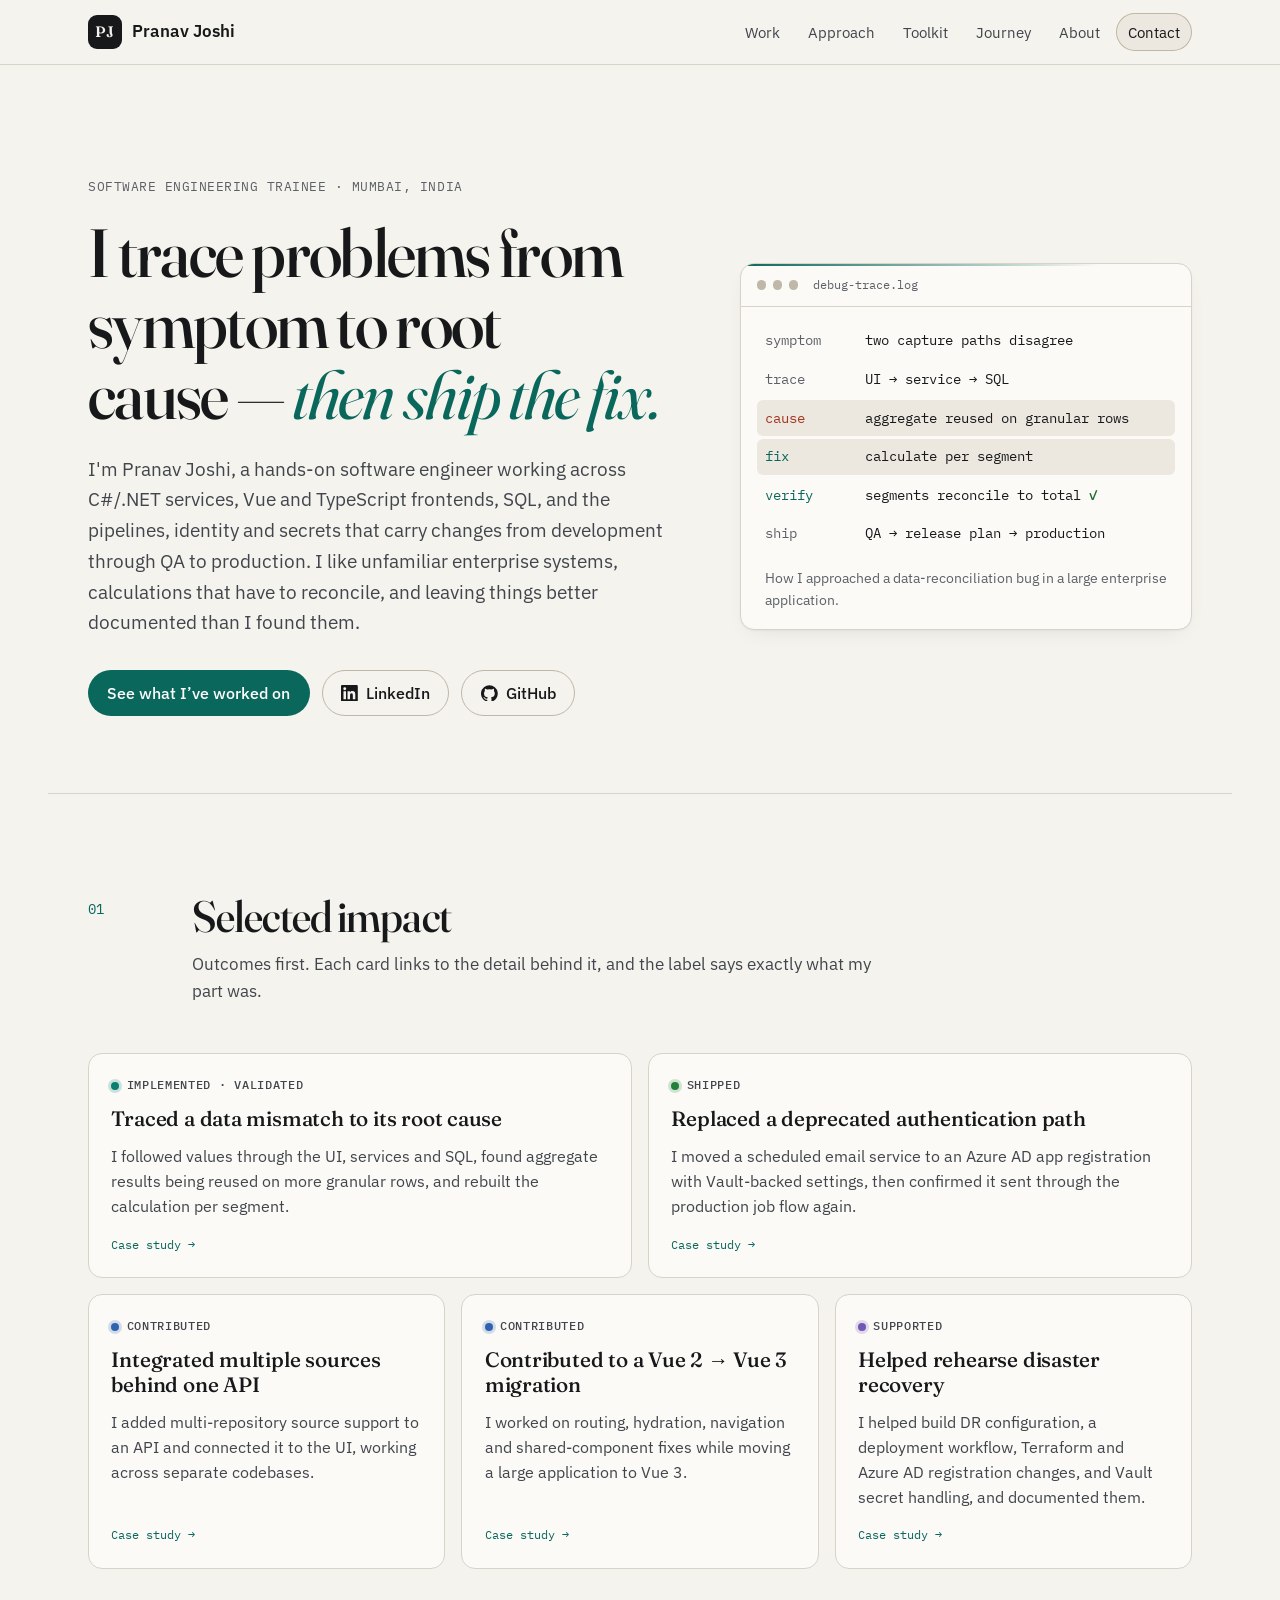
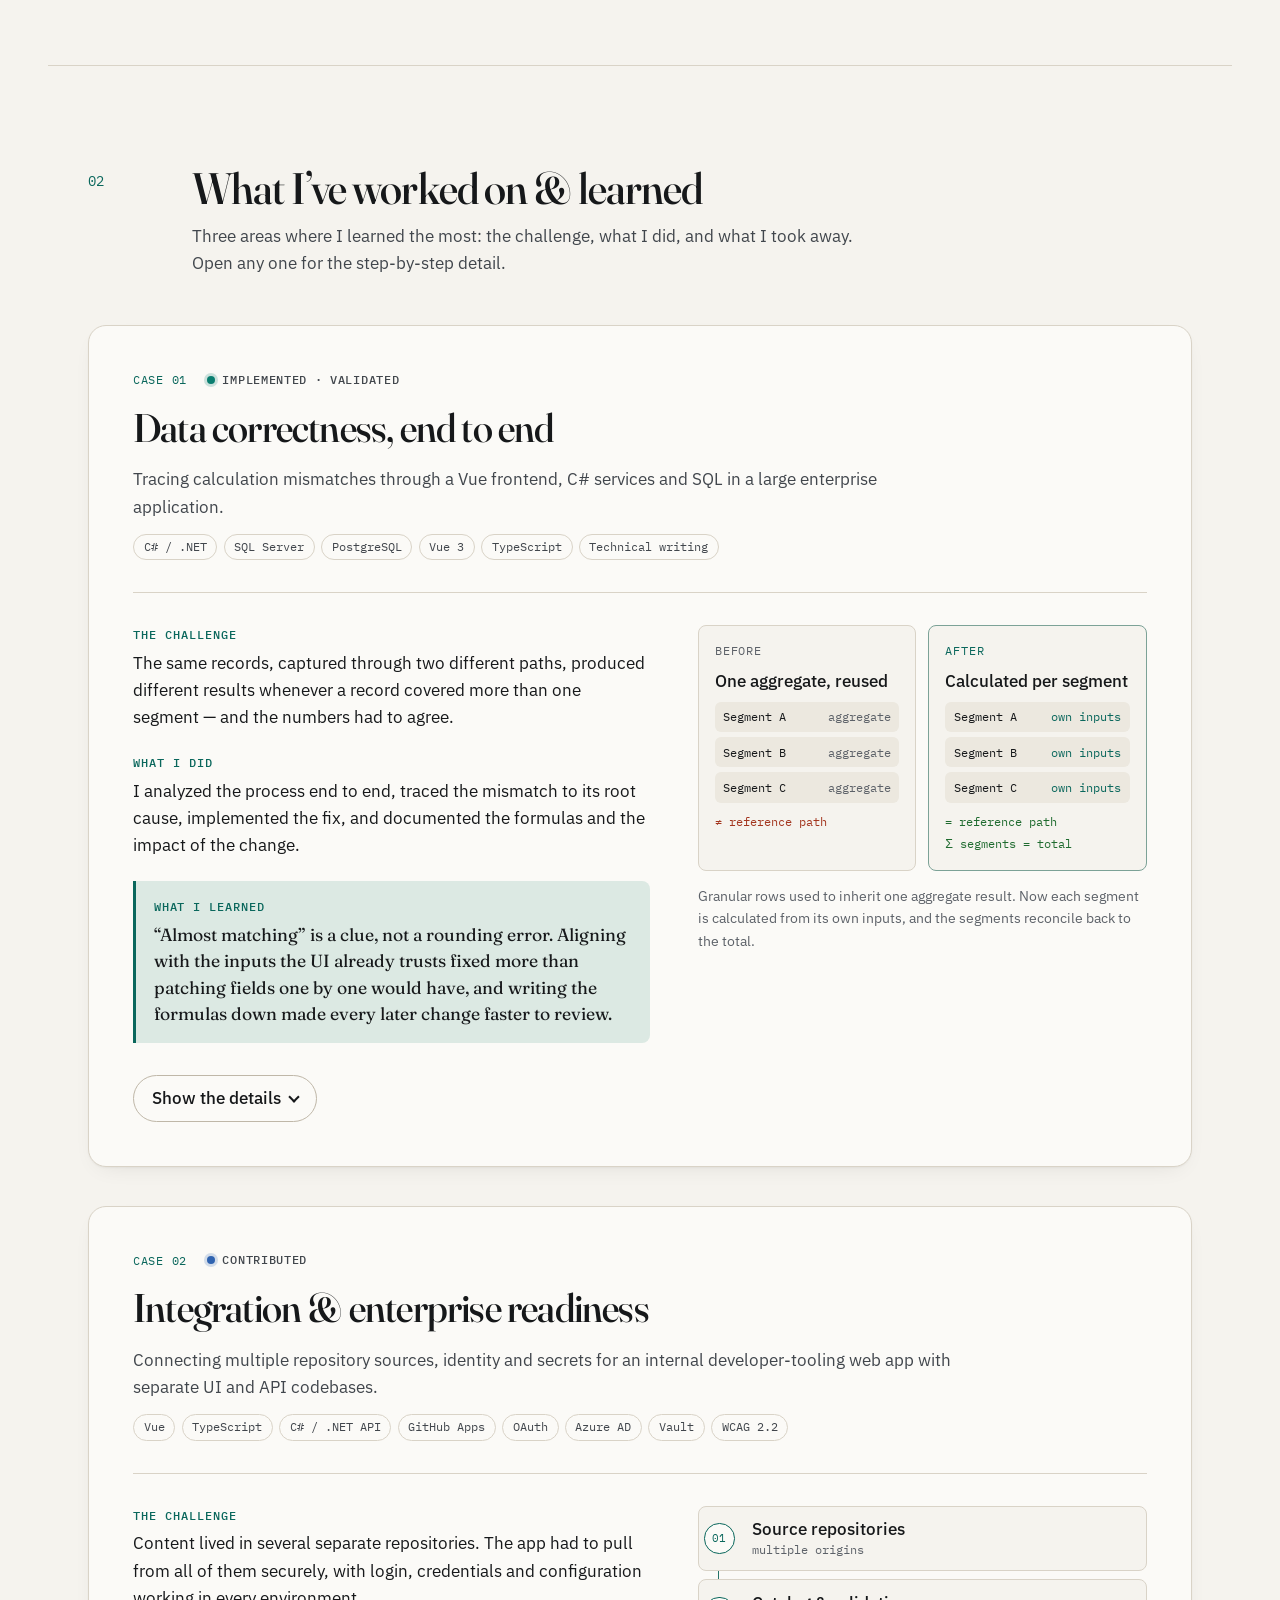
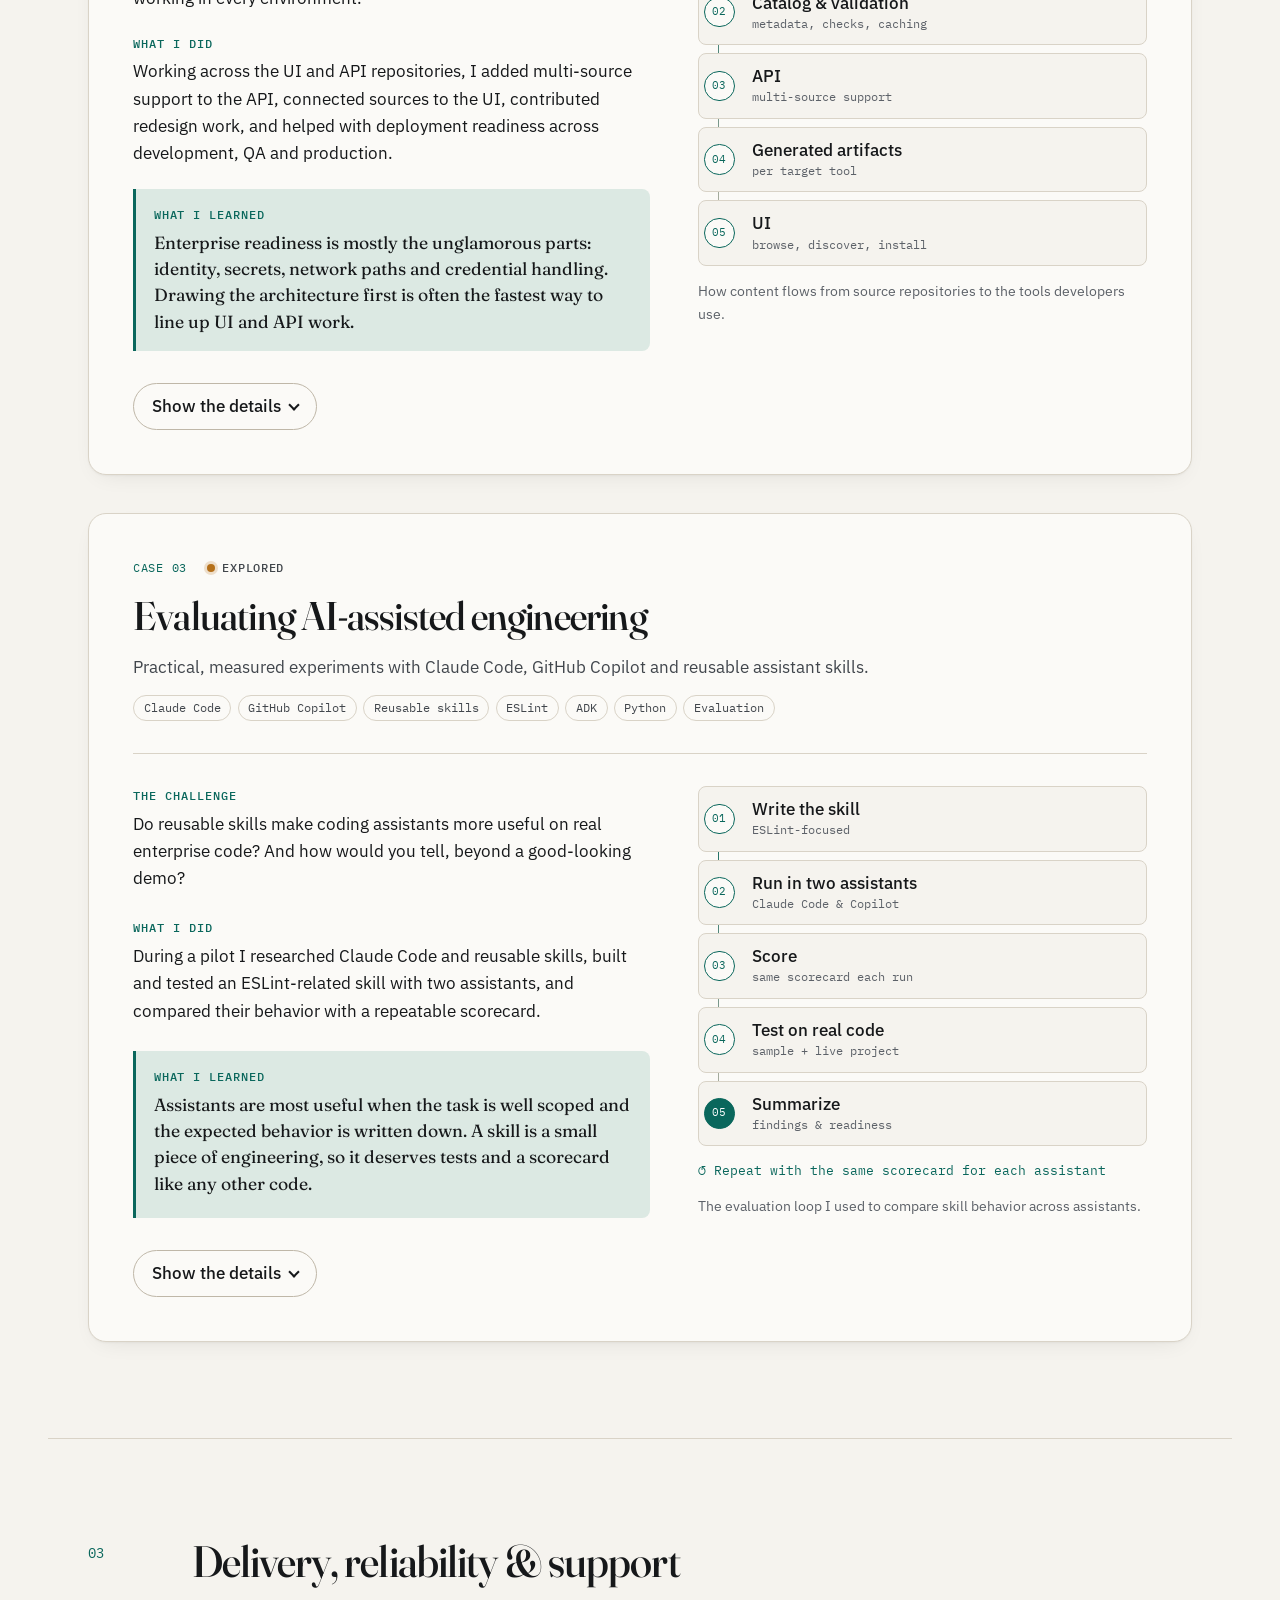
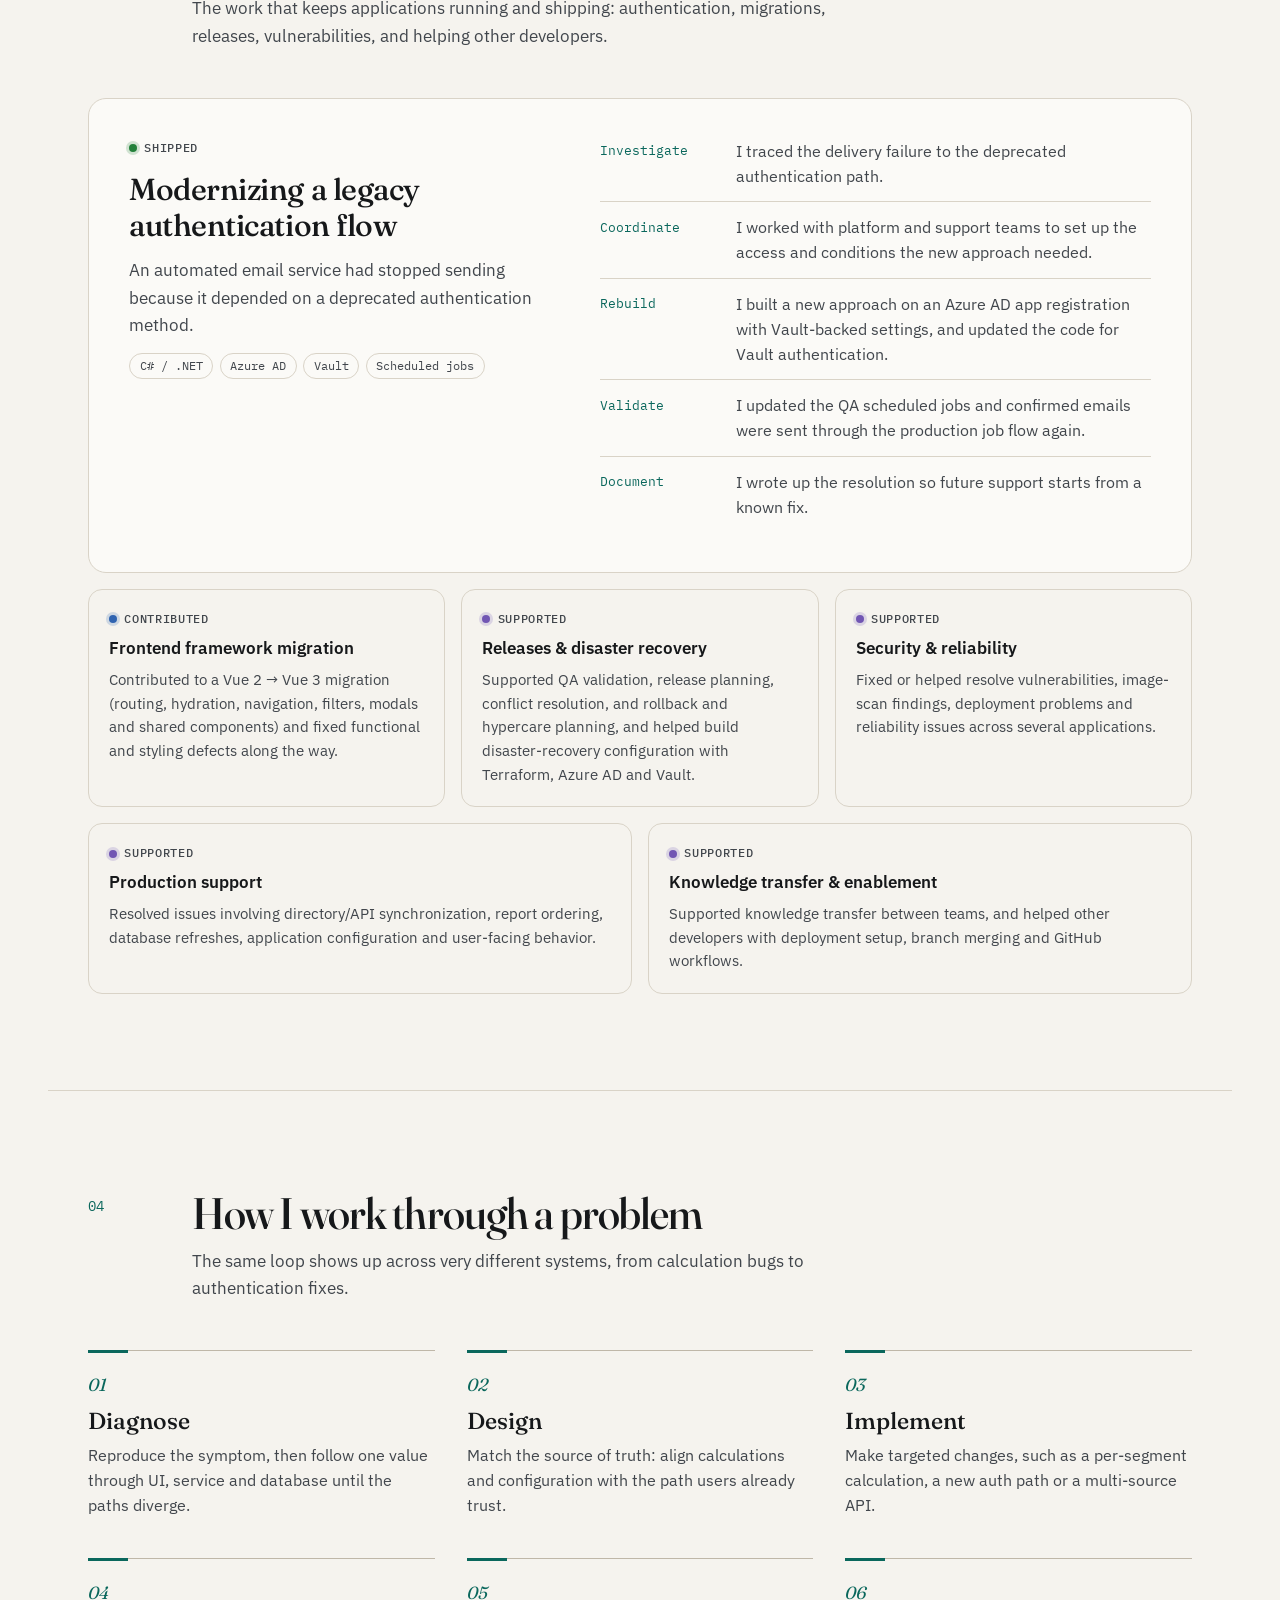
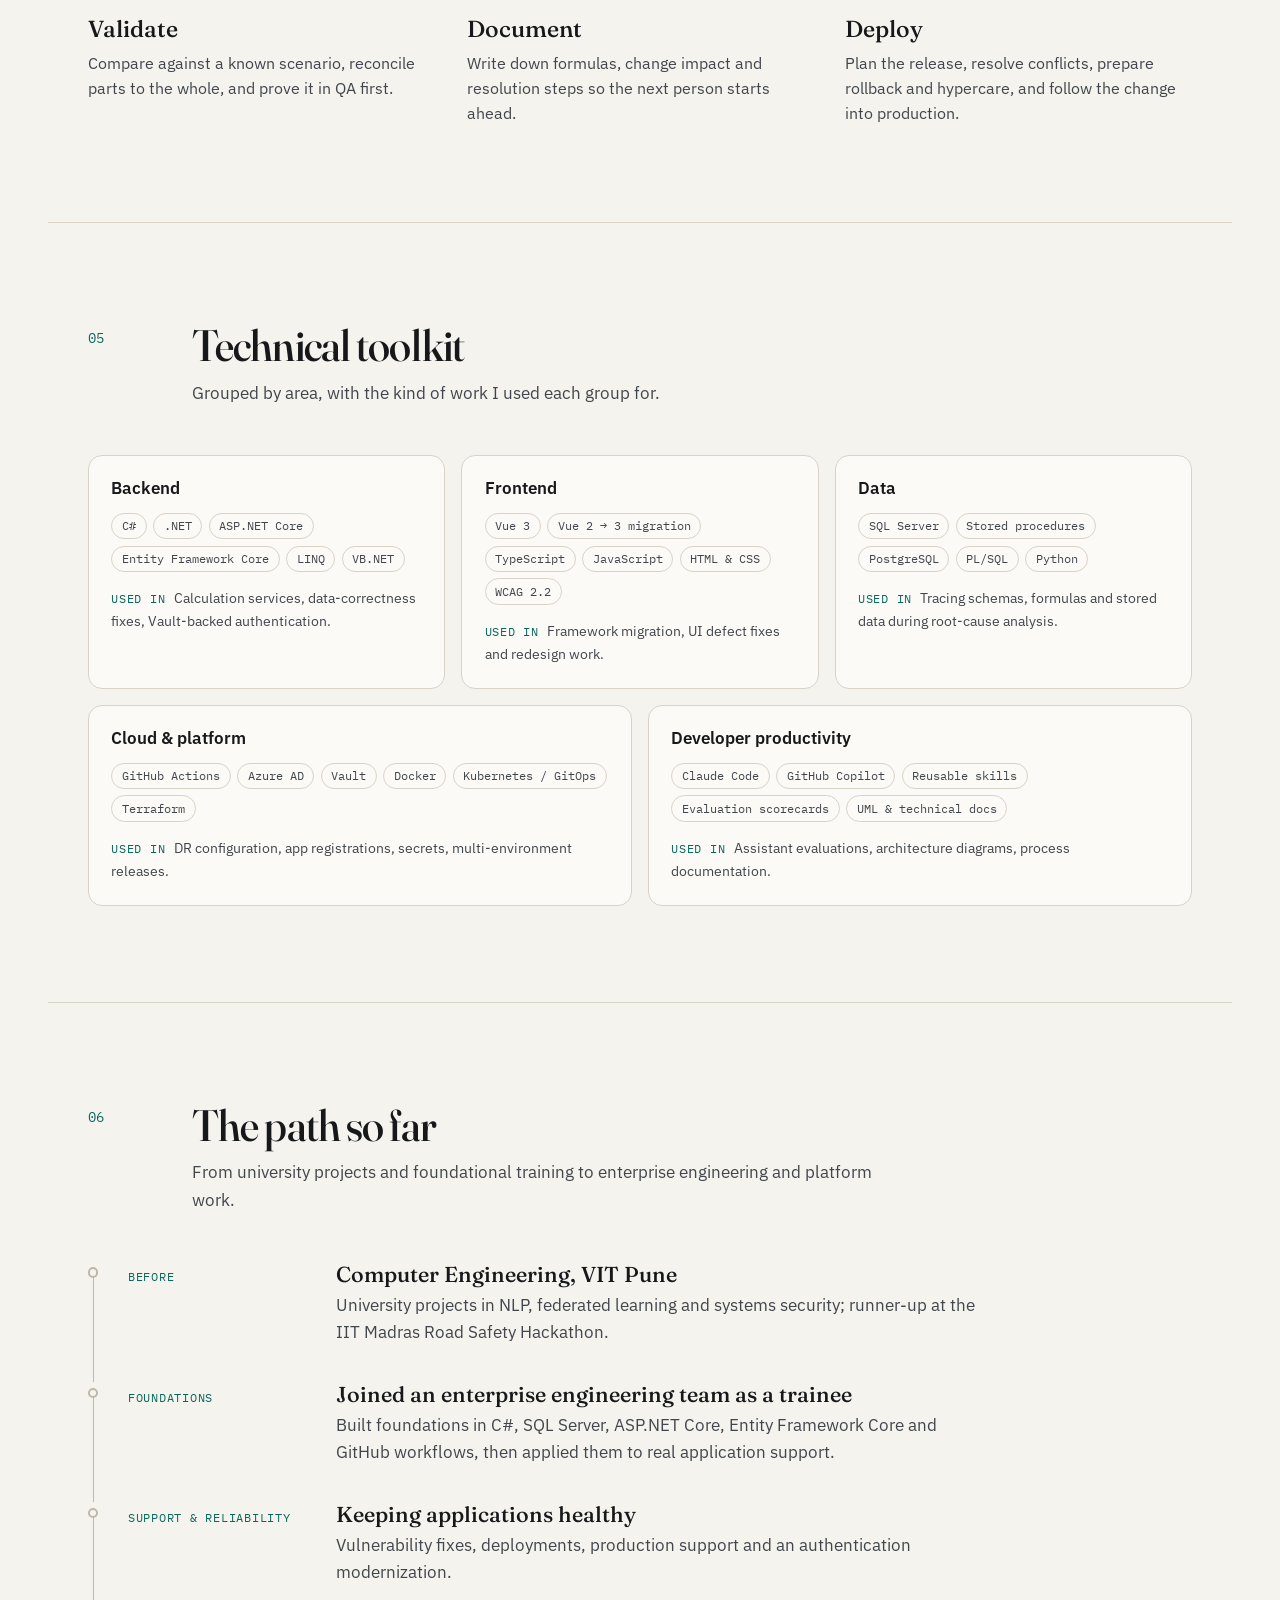
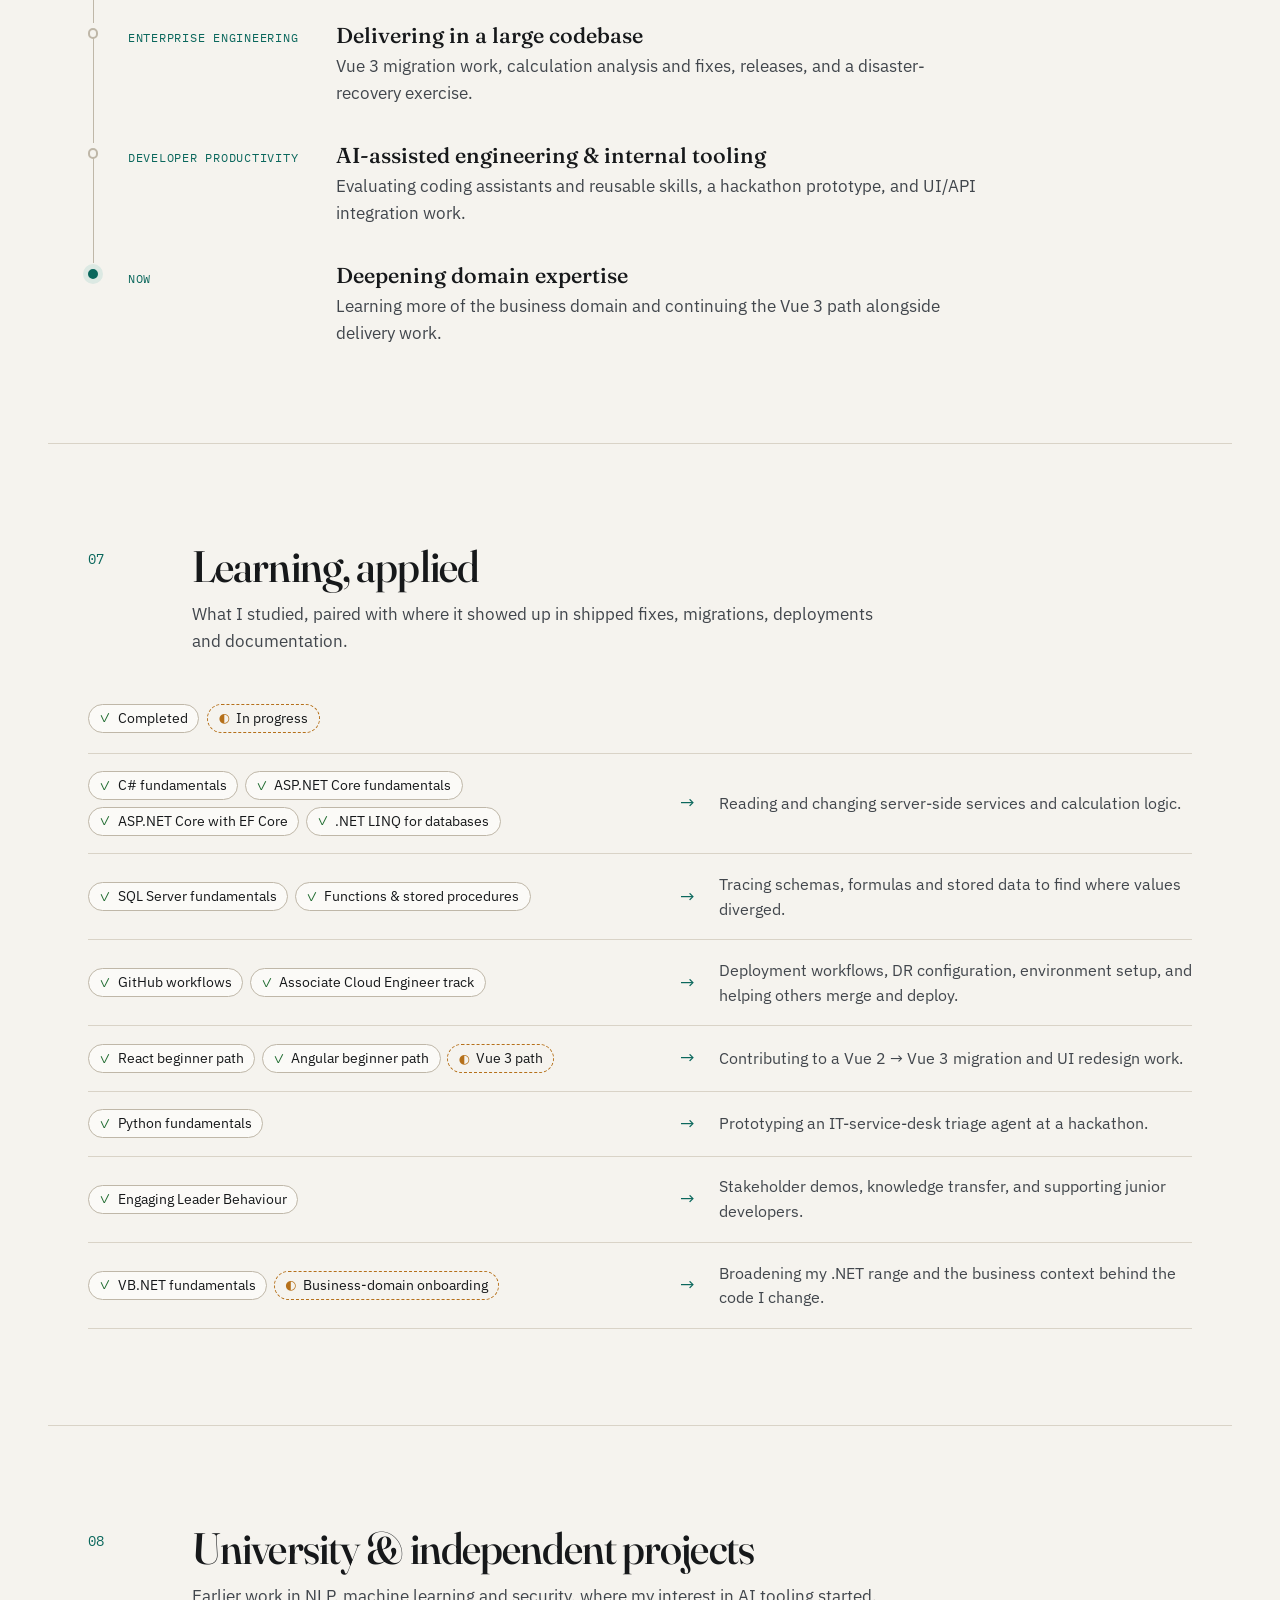
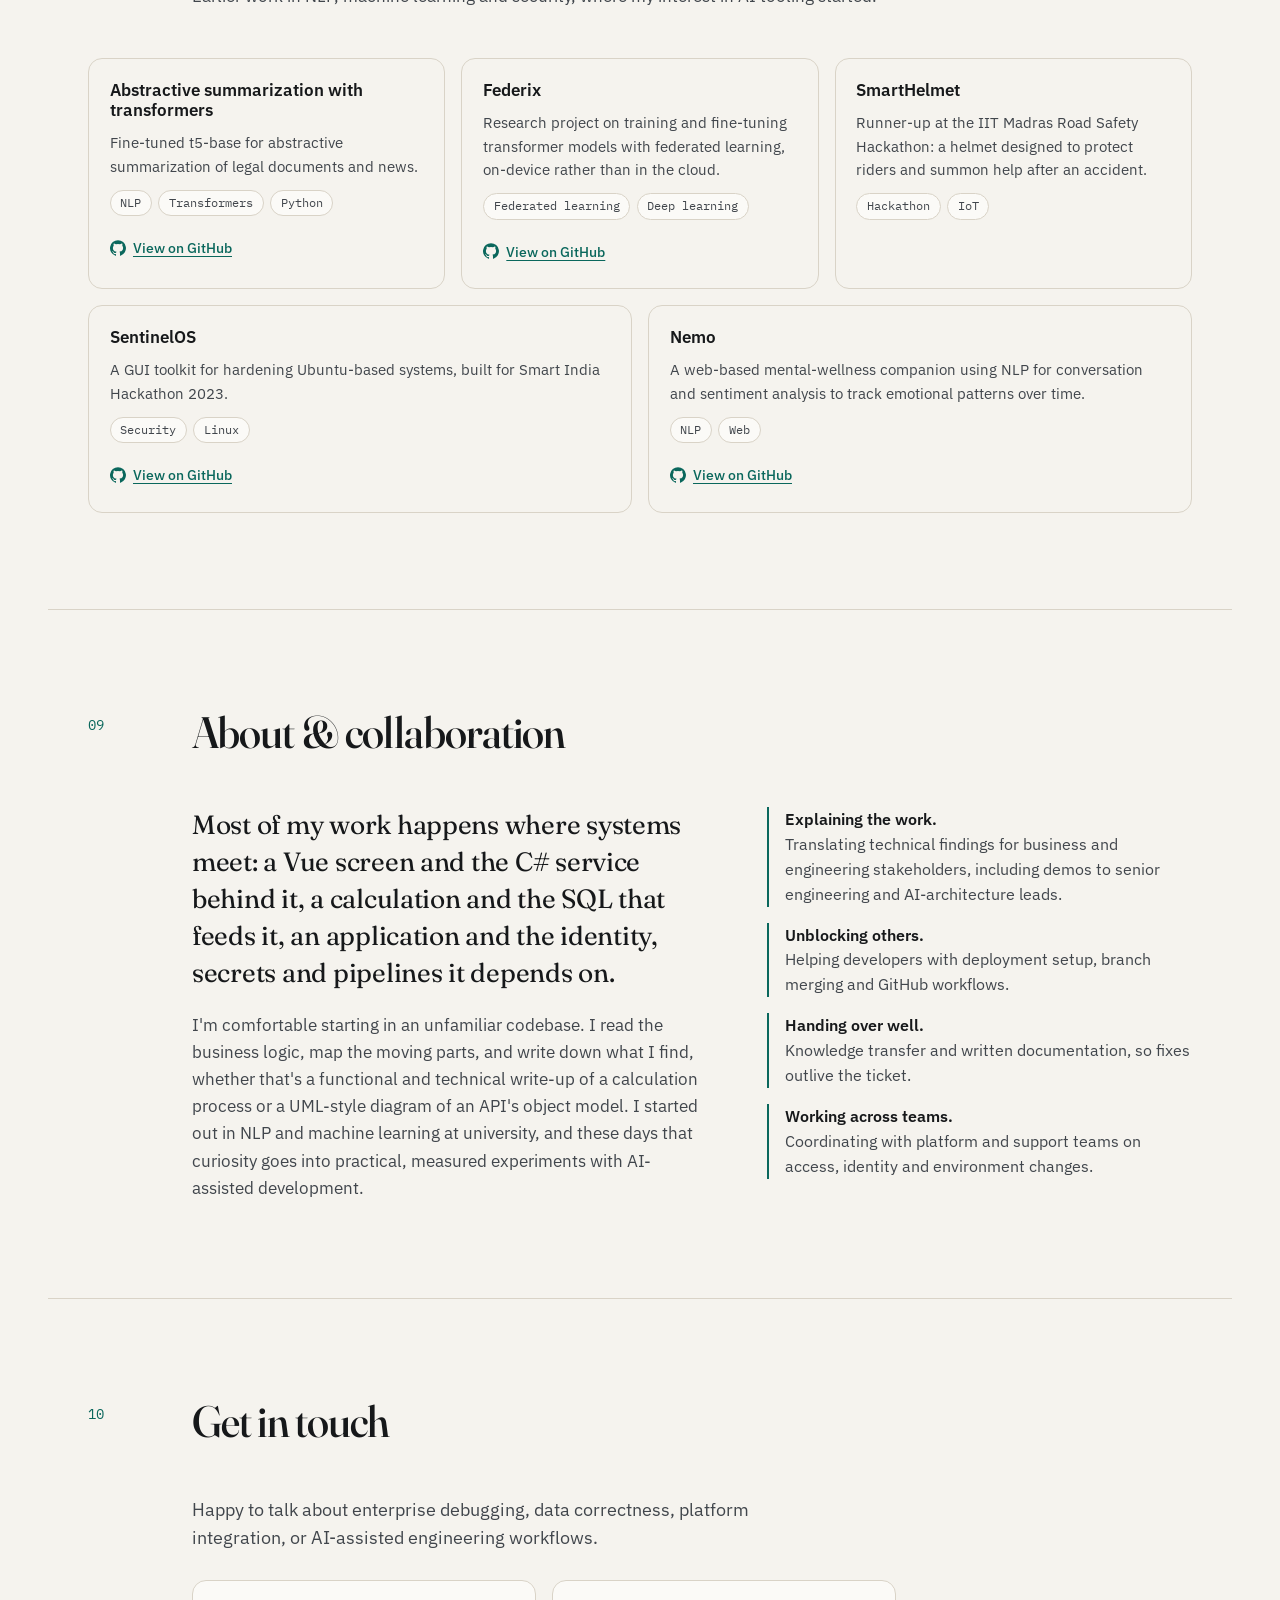
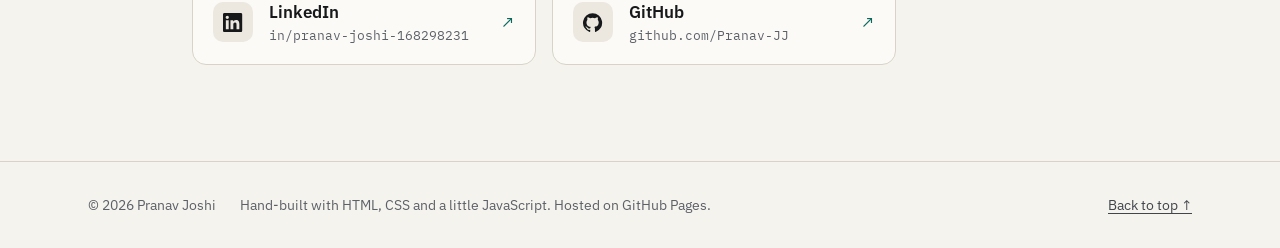
==== commit 566a82af: "Updated everything" ====
--- a/index.html
+++ b/index.html
@@ -15,7 +15,7 @@
   <meta property="og:type" content="website">
   <meta property="og:site_name" content="Pranav Joshi">
   <meta property="og:title" content="Pranav Joshi — Software Engineer">
-  <meta property="og:description" content="Case studies in debugging, data correctness and delivery across C#/.NET, Vue 3, SQL, Azure AD, Vault and CI/CD — plus practical experiments in AI-assisted engineering.">
+  <meta property="og:description" content="What I&rsquo;ve learned debugging, fixing data correctness and delivering across C#/.NET, Vue 3, SQL, Azure AD, Vault and CI/CD — plus practical experiments in AI-assisted engineering.">
   <meta property="og:url" content="https://pranav-jj.github.io/Pranav-JJ/">
   <meta property="og:image" content="https://pranav-jj.github.io/Pranav-JJ/assets/img/og-image.png">
   <meta property="og:image:width" content="1200">
@@ -64,7 +64,7 @@
     <!-- Hero -->
     <section id="top" class="hero wrap" aria-labelledby="hero-title">
       <div class="hero__text">
-        <p class="eyebrow">Trainee, DnA — Software Engineering · Powai, Mumbai</p>
+        <p class="eyebrow">Software Engineering Trainee · Mumbai, India</p>
         <h1 id="hero-title" class="hero__title">I trace problems from symptom to root cause&nbsp;— <em>then ship the fix.</em></h1>
         <p class="hero__lead">
           I'm Pranav Joshi, a hands-on software engineer working across C#/.NET services, Vue and TypeScript
@@ -72,7 +72,7 @@
           I like unfamiliar enterprise systems, calculations that have to reconcile, and leaving things better documented than I found them.
         </p>
         <div class="hero__actions">
-          <a class="button button--primary" href="#work">Read the case studies</a>
+          <a class="button button--primary" href="#work">See what I&rsquo;ve worked on</a>
           <span class="hero__links" data-links="inline"></span>
         </div>
       </div>
@@ -80,14 +80,14 @@
       <figure class="trace" aria-labelledby="trace-caption">
         <div class="trace__bar" aria-hidden="true"><span></span><span></span><span></span><code>debug-trace.log</code></div>
         <ol class="trace__lines">
-          <li><span class="trace__key">symptom</span><span class="trace__val">forecast snapshot ≠ import snapshot</span></li>
-          <li><span class="trace__key">trace</span><span class="trace__val">UI → service → snapshot → SQL</span></li>
-          <li><span class="trace__key">cause</span><span class="trace__val">aggregate reused on market rows</span></li>
-          <li><span class="trace__key">fix</span><span class="trace__val">one metrics bundle per group × market</span></li>
-          <li><span class="trace__key">verify</span><span class="trace__val">markets reconcile to aggregate <span class="trace__ok">✓</span></span></li>
+          <li><span class="trace__key">symptom</span><span class="trace__val">two capture paths disagree</span></li>
+          <li><span class="trace__key">trace</span><span class="trace__val">UI → service → SQL</span></li>
+          <li><span class="trace__key">cause</span><span class="trace__val">aggregate reused on granular rows</span></li>
+          <li><span class="trace__key">fix</span><span class="trace__val">calculate per segment</span></li>
+          <li><span class="trace__key">verify</span><span class="trace__val">segments reconcile to total <span class="trace__ok">✓</span></span></li>
           <li><span class="trace__key">ship</span><span class="trace__val">QA → release plan → production</span></li>
         </ol>
-        <figcaption id="trace-caption" class="trace__caption">How I approached a snapshot-reconciliation bug in an enterprise planning engine.</figcaption>
+        <figcaption id="trace-caption" class="trace__caption">How I approached a data-reconciliation bug in a large enterprise application.</figcaption>
       </figure>
     </section>
 
@@ -104,7 +104,7 @@
       <header class="section__head">
         <p class="section__num" aria-hidden="true">01</p>
         <h2 id="impact-title">Selected impact</h2>
-        <p class="section__intro">Outcomes first. Each card links to the case study behind it, and the label says exactly what my part was.</p>
+        <p class="section__intro">Outcomes first. Each card links to the detail behind it, and the label says exactly what my part was.</p>
       </header>
       <ul class="impact-grid" data-render="impact"></ul>
     </section>
@@ -113,8 +113,8 @@
     <section id="work" class="section wrap" aria-labelledby="work-title">
       <header class="section__head">
         <p class="section__num" aria-hidden="true">02</p>
-        <h2 id="work-title">Featured work</h2>
-        <p class="section__intro">Three case studies covering the problem, what I did, how I validated it, and what I learned. Open any one for the full detail.</p>
+        <h2 id="work-title">What I&rsquo;ve worked on &amp; learned</h2>
+        <p class="section__intro">Three areas where I learned the most: the challenge, what I did, and what I took away. Open any one for the step-by-step detail.</p>
       </header>
       <div class="cases" data-render="cases"></div>
     </section>
@@ -123,8 +123,8 @@
     <section id="more-work" class="section wrap" aria-labelledby="more-title">
       <header class="section__head">
         <p class="section__num" aria-hidden="true">03</p>
-        <h2 id="more-title">Reliability, support &amp; platform</h2>
-        <p class="section__intro">Some of the work that keeps applications running: authentication, vulnerabilities, deployments, and helping other developers ship.</p>
+        <h2 id="more-title">Delivery, reliability &amp; support</h2>
+        <p class="section__intro">The work that keeps applications running and shipping: authentication, migrations, releases, vulnerabilities, and helping other developers.</p>
       </header>
       <div data-render="more-work"></div>
     </section>
@@ -134,7 +134,7 @@
       <header class="section__head">
         <p class="section__num" aria-hidden="true">04</p>
         <h2 id="approach-title">How I work through a problem</h2>
-        <p class="section__intro">The same loop shows up across very different systems, from snapshot calculations to authentication fixes.</p>
+        <p class="section__intro">The same loop shows up across very different systems, from calculation bugs to authentication fixes.</p>
       </header>
       <ol class="approach" data-render="approach"></ol>
     </section>
@@ -144,7 +144,7 @@
       <header class="section__head">
         <p class="section__num" aria-hidden="true">05</p>
         <h2 id="toolkit-title">Technical toolkit</h2>
-        <p class="section__intro">Grouped by where I've used it, with the work that used it.</p>
+        <p class="section__intro">Grouped by area, with the kind of work I used each group for.</p>
       </header>
       <div class="toolkit" data-render="toolkit"></div>
     </section>
@@ -193,7 +193,7 @@
           </p>
           <p>
             I'm comfortable starting in an unfamiliar codebase. I read the business logic, map the moving parts,
-            and write down what I find, whether that's a functional and technical write-up of a snapshot process or a UML-style diagram of an API's object model.
+            and write down what I find, whether that's a functional and technical write-up of a calculation process or a UML-style diagram of an API's object model.
             I started out in NLP and machine learning at university, and these days that curiosity goes into practical, measured experiments with AI-assisted development.
           </p>
         </div>
--- a/assets/css/site.css
+++ b/assets/css/site.css
@@ -863,6 +863,19 @@
   color: var(--ink);
 }
 
+.case__learned {
+  padding: 1rem 1.1rem;
+  border-left: 3px solid var(--accent);
+  border-radius: 0 var(--radius-sm) var(--radius-sm) 0;
+  background: var(--accent-soft);
+}
+
+.case__learned dd {
+  font-family: var(--font-display);
+  font-size: 1.1rem;
+  line-height: 1.5;
+}
+
 /* expandable detail */
 .case__more {
   margin-top: 2rem;
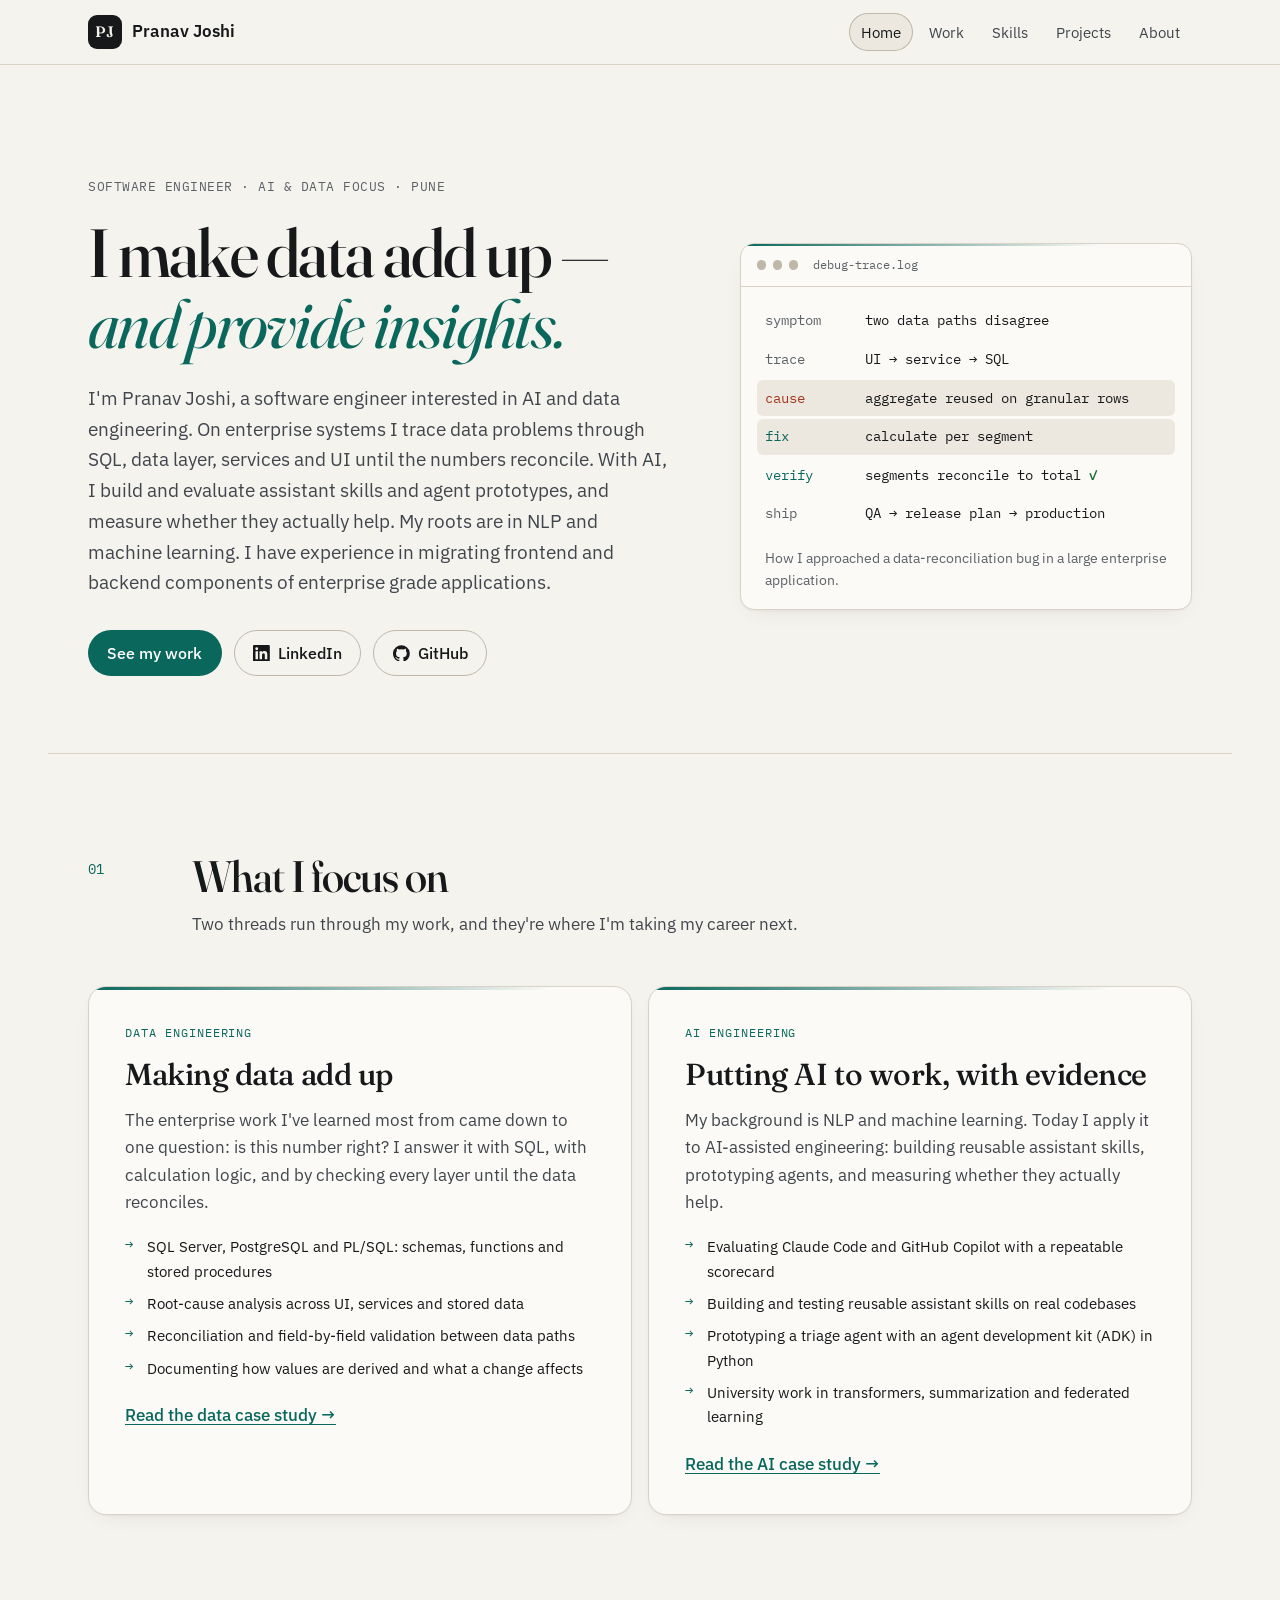
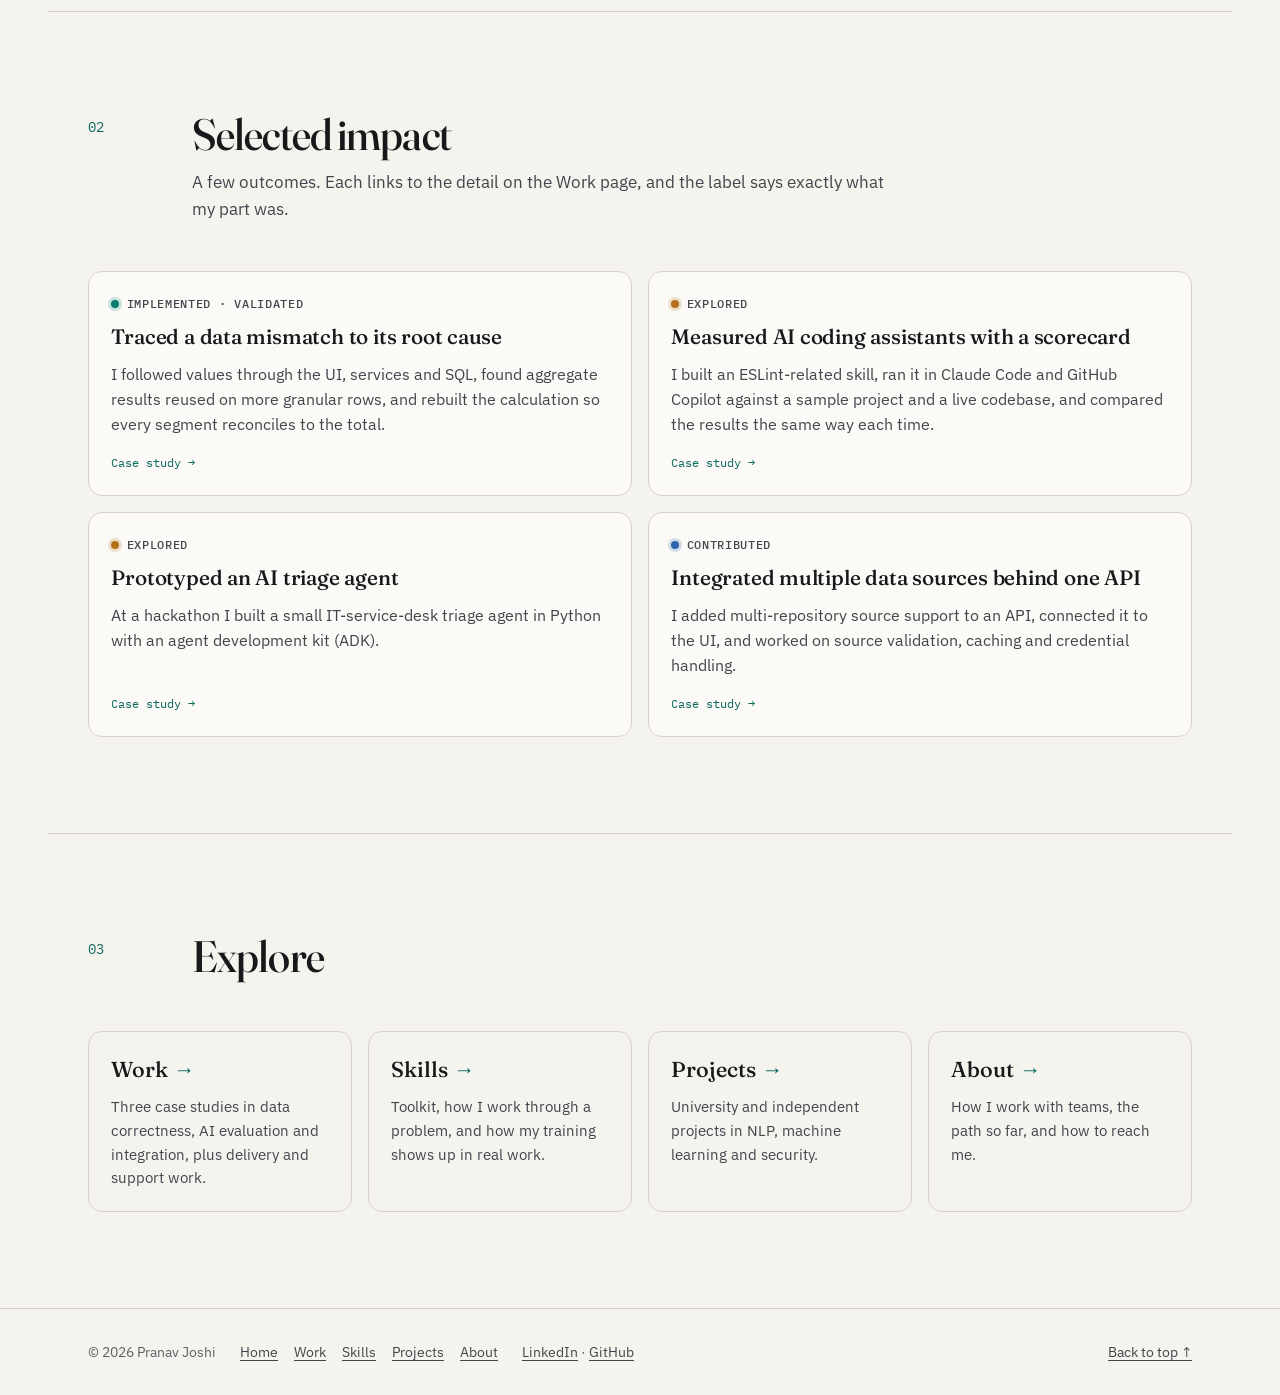
==== commit ff7317b8: "Fixed typos" ====
--- a/index.html
+++ b/index.html
@@ -3,8 +3,8 @@
 <head>
   <meta charset="UTF-8">
   <meta name="viewport" content="width=device-width, initial-scale=1">
-  <title>Pranav Joshi — Software Engineer</title>
-  <meta name="description" content="Pranav Joshi is a software engineer in Mumbai working across C#/.NET services, Vue and TypeScript frontends, SQL, and the pipelines, identity and secrets that ship them — with a focus on data correctness and developer productivity.">
+  <title>Pranav Joshi | Software engineer, AI &amp; data</title>
+  <meta name="description" content="Pranav Joshi is a software engineer in Pune moving toward AI and data engineering: SQL, data correctness and reconciliation on enterprise systems, plus hands-on evaluation of AI coding assistants and agents.">
   <meta name="author" content="Pranav Joshi">
   <link rel="canonical" href="https://pranav-jj.github.io/Pranav-JJ/">
   <meta name="color-scheme" content="light dark">
@@ -14,13 +14,13 @@
   <!-- Social preview -->
   <meta property="og:type" content="website">
   <meta property="og:site_name" content="Pranav Joshi">
-  <meta property="og:title" content="Pranav Joshi — Software Engineer">
-  <meta property="og:description" content="What I&rsquo;ve learned debugging, fixing data correctness and delivering across C#/.NET, Vue 3, SQL, Azure AD, Vault and CI/CD — plus practical experiments in AI-assisted engineering.">
+  <meta property="og:title" content="Pranav Joshi | Software engineer, AI &amp; data">
+  <meta property="og:description" content="Pranav Joshi is a software engineer in Pune moving toward AI and data engineering: SQL, data correctness and reconciliation on enterprise systems, plus hands-on evaluation of AI coding assistants and agents.">
   <meta property="og:url" content="https://pranav-jj.github.io/Pranav-JJ/">
   <meta property="og:image" content="https://pranav-jj.github.io/Pranav-JJ/assets/img/og-image.png">
   <meta property="og:image:width" content="1200">
   <meta property="og:image:height" content="630">
-  <meta property="og:image:alt" content="Pranav Joshi — Software Engineer. Backend, frontend, data correctness and developer productivity.">
+  <meta property="og:image:alt" content="Pranav Joshi: software engineer moving toward AI and data engineering.">
   <meta name="twitter:card" content="summary_large_image">
 
   <link rel="icon" href="assets/img/favicon.svg" type="image/svg+xml">
@@ -39,7 +39,7 @@
 
   <header class="site-header">
     <div class="wrap site-header__inner">
-      <a class="brand" href="#top" aria-label="Pranav Joshi — back to top">
+      <a class="brand" href="index.html" aria-label="Pranav Joshi, home">
         <span class="brand__mark" aria-hidden="true">PJ</span>
         <span class="brand__name">Pranav Joshi</span>
       </a>
@@ -49,30 +49,29 @@
       </button>
       <nav id="site-nav" class="site-nav" aria-label="Primary">
         <ul>
-          <li><a href="#work">Work</a></li>
-          <li><a href="#approach">Approach</a></li>
-          <li><a href="#toolkit">Toolkit</a></li>
-          <li><a href="#journey">Journey</a></li>
-          <li><a href="#about">About</a></li>
-          <li><a href="#contact">Contact</a></li>
+          <li><a href="index.html" aria-current="page">Home</a></li>
+          <li><a href="work.html">Work</a></li>
+          <li><a href="skills.html">Skills</a></li>
+          <li><a href="projects.html">Projects</a></li>
+          <li><a href="about.html">About</a></li>
         </ul>
       </nav>
     </div>
   </header>
 
   <main id="main" tabindex="-1">
-    <!-- Hero -->
-    <section id="top" class="hero wrap" aria-labelledby="hero-title">
+    <section class="hero wrap" aria-labelledby="hero-title">
       <div class="hero__text">
-        <p class="eyebrow">Software Engineering Trainee · Mumbai, India</p>
-        <h1 id="hero-title" class="hero__title">I trace problems from symptom to root cause&nbsp;— <em>then ship the fix.</em></h1>
+        <p class="eyebrow">Software Engineer · AI &amp; data focus · Pune</p>
+        <h1 id="hero-title" class="hero__title">I make data add&nbsp;up&nbsp;— <em>and provide insights.</em></h1>
         <p class="hero__lead">
-          I'm Pranav Joshi, a hands-on software engineer working across C#/.NET services, Vue and TypeScript
-          frontends, SQL, and the pipelines, identity and secrets that carry changes from development through QA to production.
-          I like unfamiliar enterprise systems, calculations that have to reconcile, and leaving things better documented than I found them.
+          I'm Pranav Joshi, a software engineer interested in AI and data engineering. On enterprise systems I trace data
+          problems through SQL, data layer, services and UI until the numbers reconcile. With AI, I build and evaluate assistant skills
+          and agent prototypes, and measure whether they actually help. My roots are in NLP and machine learning. I have experience in 
+          migrating frontend and backend components of enterprise grade applications.
         </p>
         <div class="hero__actions">
-          <a class="button button--primary" href="#work">See what I&rsquo;ve worked on</a>
+          <a class="button button--primary" href="work.html">See my work</a>
           <span class="hero__links" data-links="inline"></span>
         </div>
       </div>
@@ -80,7 +79,7 @@
       <figure class="trace" aria-labelledby="trace-caption">
         <div class="trace__bar" aria-hidden="true"><span></span><span></span><span></span><code>debug-trace.log</code></div>
         <ol class="trace__lines">
-          <li><span class="trace__key">symptom</span><span class="trace__val">two capture paths disagree</span></li>
+          <li><span class="trace__key">symptom</span><span class="trace__val">two data paths disagree</span></li>
           <li><span class="trace__key">trace</span><span class="trace__val">UI → service → SQL</span></li>
           <li><span class="trace__key">cause</span><span class="trace__val">aggregate reused on granular rows</span></li>
           <li><span class="trace__key">fix</span><span class="trace__val">calculate per segment</span></li>
@@ -93,138 +92,53 @@
 
     <noscript>
       <div class="wrap noscript">
-        <p>The case studies on this page load with JavaScript. You can also find me on
+        <p>Parts of this page load with JavaScript. You can also find me on
           <a href="https://www.linkedin.com/in/pranav-joshi-168298231">LinkedIn</a> and
           <a href="https://github.com/Pranav-JJ">GitHub</a>.</p>
       </div>
     </noscript>
 
-    <!-- Selected impact -->
+    <section id="focus" class="section wrap" aria-labelledby="focus-title">
+      <header class="section__head">
+        <p class="section__num" aria-hidden="true">01</p>
+        <h2 id="focus-title">What I focus on</h2>
+        <p class="section__intro">Two threads run through my work, and they're where I'm taking my career next.</p>
+      </header>
+      <div class="focus-grid" data-render="focus"></div>
+    </section>
+
     <section id="impact" class="section wrap" aria-labelledby="impact-title">
       <header class="section__head">
-        <p class="section__num" aria-hidden="true">01</p>
+        <p class="section__num" aria-hidden="true">02</p>
         <h2 id="impact-title">Selected impact</h2>
-        <p class="section__intro">Outcomes first. Each card links to the detail behind it, and the label says exactly what my part was.</p>
+        <p class="section__intro">A few outcomes. Each links to the detail on the Work page, and the label says exactly what my part was.</p>
       </header>
       <ul class="impact-grid" data-render="impact"></ul>
     </section>
 
-    <!-- Featured work -->
-    <section id="work" class="section wrap" aria-labelledby="work-title">
-      <header class="section__head">
-        <p class="section__num" aria-hidden="true">02</p>
-        <h2 id="work-title">What I&rsquo;ve worked on &amp; learned</h2>
-        <p class="section__intro">Three areas where I learned the most: the challenge, what I did, and what I took away. Open any one for the step-by-step detail.</p>
-      </header>
-      <div class="cases" data-render="cases"></div>
-    </section>
-
-    <!-- More work -->
-    <section id="more-work" class="section wrap" aria-labelledby="more-title">
+    <section id="explore" class="section wrap" aria-labelledby="explore-title">
       <header class="section__head">
         <p class="section__num" aria-hidden="true">03</p>
-        <h2 id="more-title">Delivery, reliability &amp; support</h2>
-        <p class="section__intro">The work that keeps applications running and shipping: authentication, migrations, releases, vulnerabilities, and helping other developers.</p>
+        <h2 id="explore-title">Explore</h2>
       </header>
-      <div data-render="more-work"></div>
-    </section>
-
-    <!-- Engineering approach -->
-    <section id="approach" class="section wrap" aria-labelledby="approach-title">
-      <header class="section__head">
-        <p class="section__num" aria-hidden="true">04</p>
-        <h2 id="approach-title">How I work through a problem</h2>
-        <p class="section__intro">The same loop shows up across very different systems, from calculation bugs to authentication fixes.</p>
-      </header>
-      <ol class="approach" data-render="approach"></ol>
-    </section>
-
-    <!-- Toolkit -->
-    <section id="toolkit" class="section wrap" aria-labelledby="toolkit-title">
-      <header class="section__head">
-        <p class="section__num" aria-hidden="true">05</p>
-        <h2 id="toolkit-title">Technical toolkit</h2>
-        <p class="section__intro">Grouped by area, with the kind of work I used each group for.</p>
-      </header>
-      <div class="toolkit" data-render="toolkit"></div>
-    </section>
-
-    <!-- Journey -->
-    <section id="journey" class="section wrap" aria-labelledby="journey-title">
-      <header class="section__head">
-        <p class="section__num" aria-hidden="true">06</p>
-        <h2 id="journey-title">The path so far</h2>
-        <p class="section__intro">From university projects and foundational training to enterprise engineering and platform work.</p>
-      </header>
-      <ol class="timeline" data-render="timeline"></ol>
-    </section>
-
-    <!-- Learning -->
-    <section id="learning" class="section wrap" aria-labelledby="learning-title">
-      <header class="section__head">
-        <p class="section__num" aria-hidden="true">07</p>
-        <h2 id="learning-title">Learning, applied</h2>
-        <p class="section__intro">What I studied, paired with where it showed up in shipped fixes, migrations, deployments and documentation.</p>
-      </header>
-      <div class="learning" data-render="learning"></div>
-    </section>
-
-    <!-- Earlier projects -->
-    <section id="projects" class="section wrap" aria-labelledby="projects-title">
-      <header class="section__head">
-        <p class="section__num" aria-hidden="true">08</p>
-        <h2 id="projects-title">University &amp; independent projects</h2>
-        <p class="section__intro">Earlier work in NLP, machine learning and security, where my interest in AI tooling started.</p>
-      </header>
-      <ul class="projects" data-render="projects"></ul>
-    </section>
-
-    <!-- About -->
-    <section id="about" class="section wrap about" aria-labelledby="about-title">
-      <header class="section__head">
-        <p class="section__num" aria-hidden="true">09</p>
-        <h2 id="about-title">About &amp; collaboration</h2>
-      </header>
-      <div class="about__grid">
-        <div class="about__text">
-          <p class="about__lead">
-            Most of my work happens where systems meet: a Vue screen and the C# service behind it, a calculation and the SQL
-            that feeds it, an application and the identity, secrets and pipelines it depends on.
-          </p>
-          <p>
-            I'm comfortable starting in an unfamiliar codebase. I read the business logic, map the moving parts,
-            and write down what I find, whether that's a functional and technical write-up of a calculation process or a UML-style diagram of an API's object model.
-            I started out in NLP and machine learning at university, and these days that curiosity goes into practical, measured experiments with AI-assisted development.
-          </p>
-        </div>
-        <div>
-          <h3 class="visually-hidden">How I work with teams</h3>
-          <ul class="about__list">
-          <li><strong>Explaining the work.</strong> Translating technical findings for business and engineering stakeholders, including demos to senior engineering and AI-architecture leads.</li>
-          <li><strong>Unblocking others.</strong> Helping developers with deployment setup, branch merging and GitHub workflows.</li>
-          <li><strong>Handing over well.</strong> Knowledge transfer and written documentation, so fixes outlive the ticket.</li>
-          <li><strong>Working across teams.</strong> Coordinating with platform and support teams on access, identity and environment changes.</li>
-          </ul>
-        </div>
-      </div>
-    </section>
-
-    <!-- Contact -->
-    <section id="contact" class="section wrap contact" aria-labelledby="contact-title">
-      <header class="section__head">
-        <p class="section__num" aria-hidden="true">10</p>
-        <h2 id="contact-title">Get in touch</h2>
-      </header>
-      <p class="contact__lead">Happy to talk about enterprise debugging, data correctness, platform integration, or AI-assisted engineering workflows.</p>
-      <ul class="contact__links" data-links="cards"></ul>
+      <ul class="explore" data-render="explore"></ul>
     </section>
   </main>
 
   <footer class="site-footer">
     <div class="wrap site-footer__inner">
       <p>© 2026 Pranav Joshi</p>
-      <p class="site-footer__note">Hand-built with HTML, CSS and a little JavaScript. Hosted on GitHub Pages.</p>
-      <a class="site-footer__top" href="#top">Back to top <span aria-hidden="true">↑</span></a>
+      <nav class="site-footer__nav" aria-label="Footer">
+        <ul>
+        <li><a href="index.html">Home</a></li>
+        <li><a href="work.html">Work</a></li>
+        <li><a href="skills.html">Skills</a></li>
+        <li><a href="projects.html">Projects</a></li>
+        <li><a href="about.html">About</a></li>
+        </ul>
+      </nav>
+      <p class="site-footer__links" data-links="text"></p>
+      <a class="site-footer__top" href="#main">Back to top <span aria-hidden="true">↑</span></a>
     </div>
   </footer>
 </body>
--- a/assets/css/site.css
+++ b/assets/css/site.css
@@ -259,7 +259,7 @@
   background: var(--surface-2);
 }
 
-.site-nav a[aria-current="true"] {
+.site-nav a[aria-current="page"] {
   color: var(--ink);
   background: var(--surface-2);
   box-shadow: inset 0 0 0 1px var(--line-strong);
@@ -580,11 +580,65 @@
   color: var(--ink-2);
 }
 
+/* ---------- inner-page hero ---------- */
+
+.page-hero {
+  padding-block: clamp(3rem, 7vw, 5.5rem) clamp(2.5rem, 5vw, 4rem);
+}
+
+.page-hero__title {
+  max-width: 20ch;
+  font-family: var(--font-display);
+  font-size: clamp(2.2rem, 4.6vw, 3.6rem);
+  font-weight: 500;
+  font-variation-settings: "opsz" 144;
+  line-height: 1.08;
+  letter-spacing: -0.025em;
+  text-wrap: balance;
+}
+
+.page-hero__lead {
+  max-width: 44rem;
+  margin-top: 1.25rem;
+  color: var(--ink-2);
+  font-size: clamp(1.05rem, 1.5vw, 1.15rem);
+}
+
+.page-toc ul {
+  display: flex;
+  flex-wrap: wrap;
+  gap: 0.5rem;
+  margin-top: 2rem;
+}
+
+.page-toc a {
+  display: inline-flex;
+  align-items: center;
+  min-height: 2.5rem;
+  padding: 0.4rem 0.95rem;
+  border: 1px solid var(--line-strong);
+  border-radius: 999px;
+  color: var(--ink);
+  font-size: 0.925rem;
+  text-decoration: none;
+  transition: background-color 0.15s ease, border-color 0.15s ease;
+}
+
+.page-toc a:hover {
+  border-color: var(--ink-3);
+  background: var(--surface-2);
+  color: var(--ink);
+}
+
 /* ---------- sections ---------- */
 
 .section {
   padding-block: clamp(3.5rem, 8vw, 6rem);
   border-top: 1px solid var(--line);
+}
+
+.section--flush {
+  padding-top: clamp(2rem, 5vw, 3rem);
 }
 
 .section__head {
@@ -671,23 +725,160 @@
   line-height: 1.5;
 }
 
+/* ---------- focus (home) ---------- */
+
+.focus-grid {
+  display: grid;
+  gap: 1rem;
+}
+
+@media (min-width: 52rem) {
+  .focus-grid {
+    grid-template-columns: repeat(2, minmax(0, 1fr));
+  }
+}
+
+.focus {
+  position: relative;
+  display: grid;
+  gap: 0.9rem;
+  align-content: start;
+  padding: clamp(1.4rem, 3vw, 2.25rem);
+  border: 1px solid var(--line);
+  border-radius: calc(var(--radius) + 4px);
+  background: var(--bg-elev);
+  box-shadow: var(--shadow);
+  overflow: hidden;
+}
+
+.focus::before {
+  content: "";
+  position: absolute;
+  inset: 0 0 auto;
+  height: 3px;
+  background: linear-gradient(90deg, var(--accent), transparent 85%);
+}
+
+.focus__label {
+  color: var(--accent);
+  font-family: var(--font-mono);
+  font-size: 0.75rem;
+  letter-spacing: 0.08em;
+  text-transform: uppercase;
+}
+
+.focus h3 {
+  font-family: var(--font-display);
+  font-size: clamp(1.5rem, 2.6vw, 1.9rem);
+  font-weight: 500;
+  letter-spacing: -0.015em;
+}
+
+.focus__body {
+  color: var(--ink-2);
+}
+
+.focus__points {
+  display: grid;
+  gap: 0.5rem;
+  padding-top: 0.25rem;
+}
+
+.focus__points li {
+  position: relative;
+  padding-left: 1.35rem;
+  font-size: 0.95rem;
+}
+
+.focus__points li::before {
+  content: "→";
+  position: absolute;
+  left: 0;
+  color: var(--accent);
+  font-family: var(--font-mono);
+  font-size: 0.85rem;
+}
+
+.focus__link {
+  justify-self: start;
+  margin-top: 0.5rem;
+  font-weight: 500;
+}
+
+/* ---------- explore (home) ---------- */
+
+.explore {
+  display: grid;
+  gap: 1rem;
+}
+
+@media (min-width: 40rem) {
+  .explore {
+    grid-template-columns: repeat(2, minmax(0, 1fr));
+  }
+}
+
+@media (min-width: 64rem) {
+  .explore {
+    grid-template-columns: repeat(4, minmax(0, 1fr));
+  }
+}
+
+.explore__card {
+  display: grid;
+  gap: 0.5rem;
+  align-content: start;
+  height: 100%;
+  padding: 1.3rem 1.4rem;
+  border: 1px solid var(--line);
+  border-radius: var(--radius);
+  color: inherit;
+  text-decoration: none;
+  transition: border-color 0.2s ease, background-color 0.2s ease;
+}
+
+.explore__card:hover {
+  border-color: var(--accent);
+  background: var(--bg-elev);
+  color: inherit;
+}
+
+.explore__title {
+  font-family: var(--font-display);
+  font-size: 1.35rem;
+  font-weight: 500;
+}
+
+.explore__title span {
+  color: var(--accent);
+}
+
+.explore__body {
+  color: var(--ink-2);
+  font-size: 0.925rem;
+}
+
 /* ---------- impact ---------- */
 
 .impact-grid {
   display: grid;
   gap: 1rem;
+}
+
+@media (min-width: 40rem) {
+  .impact-grid {
+    grid-template-columns: repeat(2, minmax(0, 1fr));
+  }
 }
 
 /* Five-card grids: 1 column → 2 columns → 6-track editorial layout. */
 @media (min-width: 40rem) {
-  .impact-grid,
   .breadth,
   .toolkit,
   .projects {
     grid-template-columns: repeat(2, minmax(0, 1fr));
   }
 
-  .impact-grid > :first-child,
   .breadth > :last-child:nth-child(odd),
   .toolkit > :last-child:nth-child(odd),
   .projects > :last-child:nth-child(odd) {
@@ -696,27 +887,19 @@
 }
 
 @media (min-width: 64rem) {
-  .impact-grid,
   .breadth,
   .toolkit,
   .projects {
     grid-template-columns: repeat(6, minmax(0, 1fr));
   }
 
-  .impact-grid > *,
   .breadth > *,
   .toolkit > *,
   .projects > *,
-  .impact-grid > :first-child,
   .breadth > :last-child:nth-child(odd),
   .toolkit > :last-child:nth-child(odd),
   .projects > :last-child:nth-child(odd) {
     grid-column: span 2;
-  }
-
-  /* lead with two wider impact cards */
-  .impact-grid > :nth-child(-n + 2) {
-    grid-column: span 3;
   }
 
   /* with five items, the last two share the second row */
@@ -1575,6 +1758,7 @@
 .about__text {
   display: grid;
   gap: 1.25rem;
+  align-content: start;
 }
 
 .about__text p {
@@ -1703,7 +1887,22 @@
   padding-block: 2rem;
 }
 
-.site-footer__note {
+.site-footer__nav ul {
+  display: flex;
+  flex-wrap: wrap;
+  gap: 0.25rem 1rem;
+}
+
+.site-footer__nav a,
+.site-footer__links a {
+  color: var(--ink-2);
+}
+
+.site-footer__nav a[aria-current="page"] {
+  color: var(--ink);
+}
+
+.site-footer__links {
   flex: 1;
 }
 
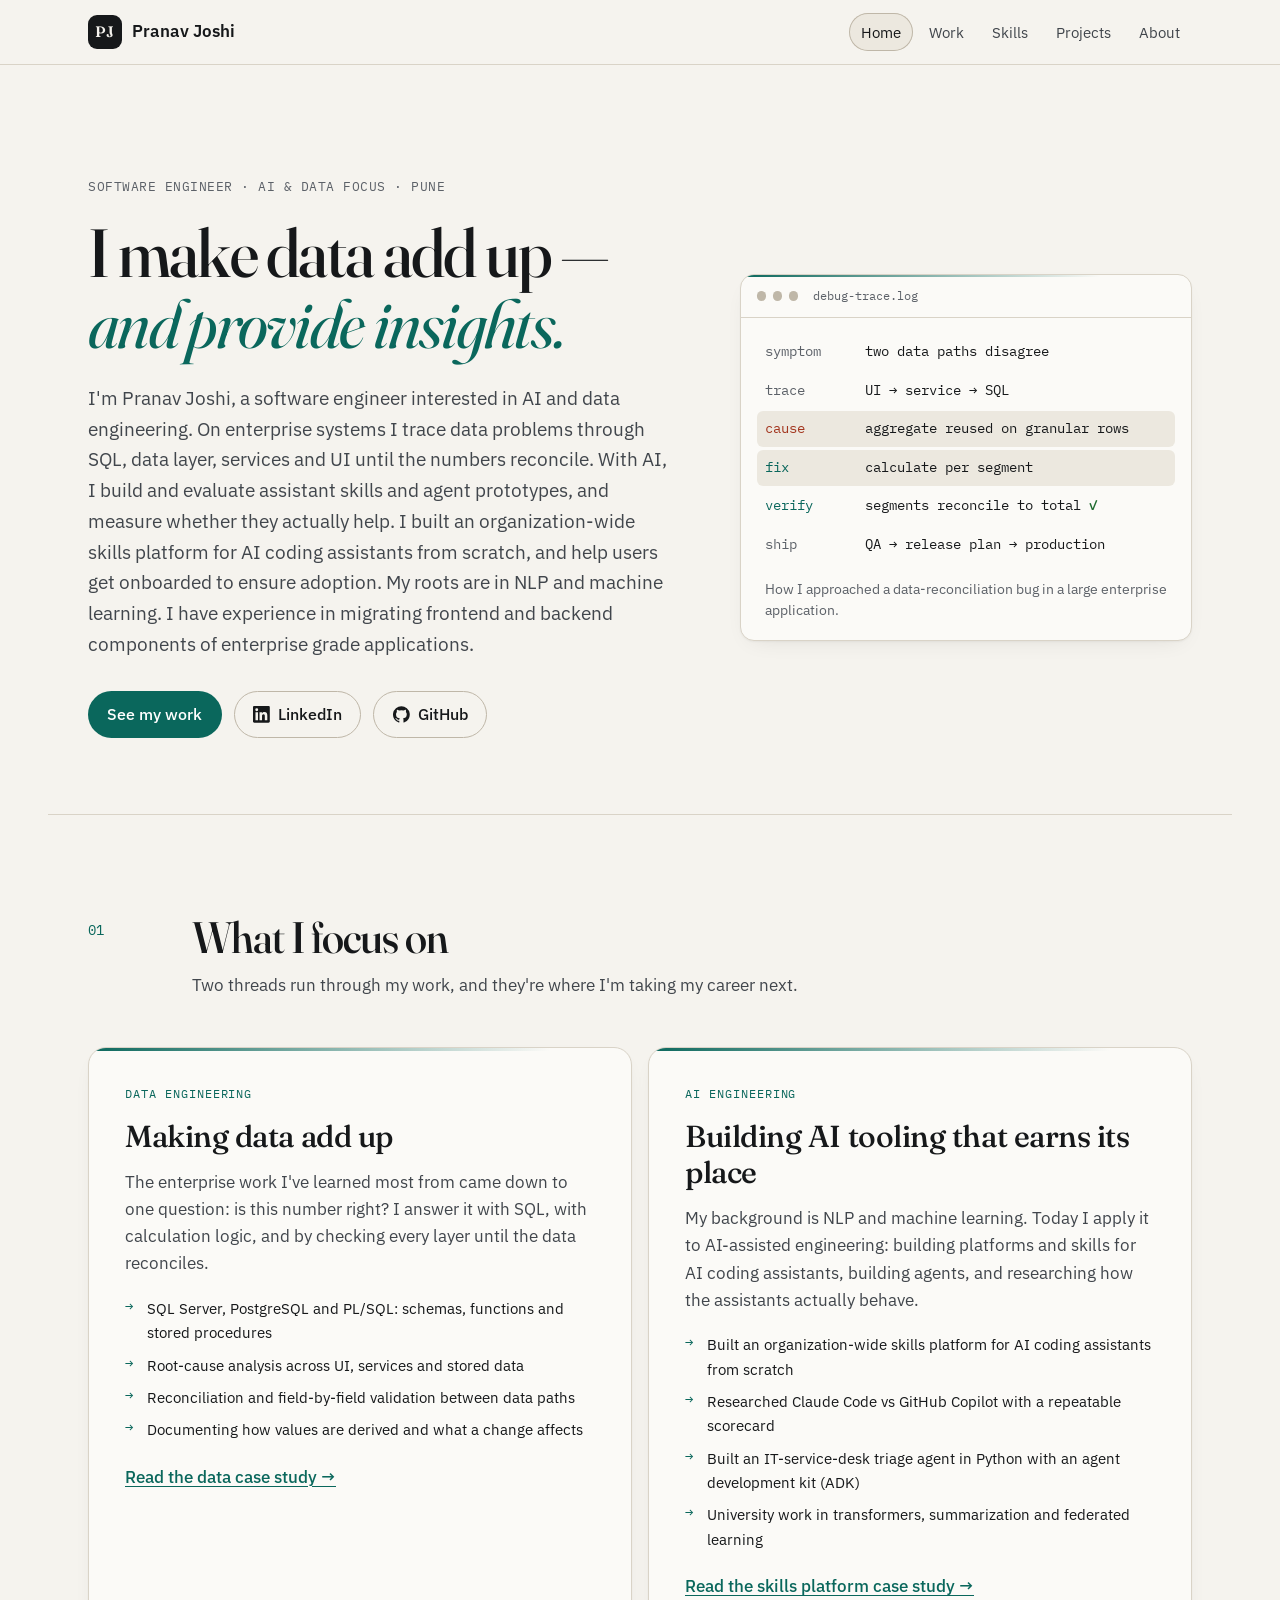
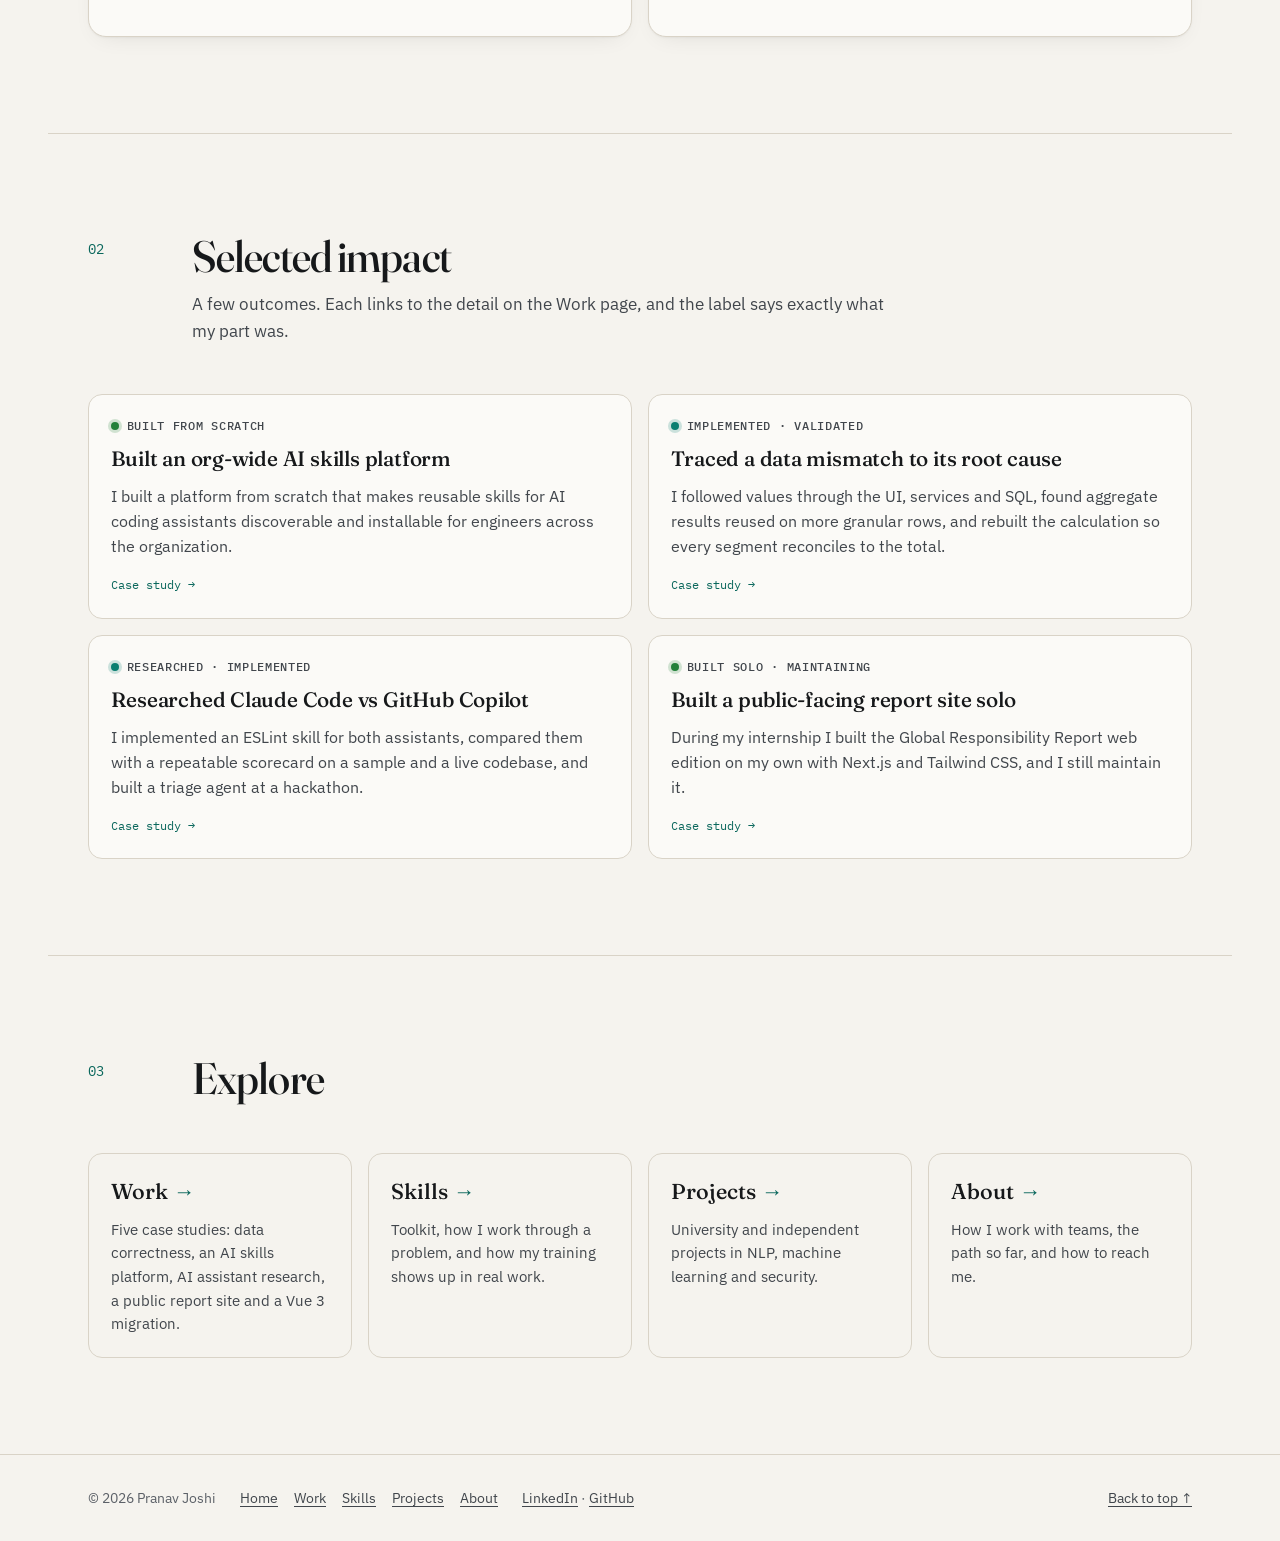
==== commit 60cd48c0: "Added content" ====
--- a/index.html
+++ b/index.html
@@ -67,7 +67,8 @@
         <p class="hero__lead">
           I'm Pranav Joshi, a software engineer interested in AI and data engineering. On enterprise systems I trace data
           problems through SQL, data layer, services and UI until the numbers reconcile. With AI, I build and evaluate assistant skills
-          and agent prototypes, and measure whether they actually help. My roots are in NLP and machine learning. I have experience in 
+          and agent prototypes, and measure whether they actually help. I built an organization-wide
+          skills platform for AI coding assistants from scratch, and help users get onboarded to ensure adoption. My roots are in NLP and machine learning. I have experience in 
           migrating frontend and backend components of enterprise grade applications.
         </p>
         <div class="hero__actions">
--- a/assets/css/site.css
+++ b/assets/css/site.css
@@ -701,6 +701,9 @@
   box-shadow: 0 0 0 3px color-mix(in srgb, var(--dot, var(--ink-3)) 20%, transparent);
 }
 
+.status--built { --dot: var(--s-shipped); }
+.status--solo { --dot: var(--s-shipped); }
+.status--researched { --dot: var(--s-validated); }
 .status--shipped { --dot: var(--s-shipped); }
 .status--validated { --dot: var(--s-validated); }
 .status--contributed { --dot: var(--s-contributed); }
@@ -873,13 +876,11 @@
 
 /* Five-card grids: 1 column → 2 columns → 6-track editorial layout. */
 @media (min-width: 40rem) {
-  .breadth,
   .toolkit,
   .projects {
     grid-template-columns: repeat(2, minmax(0, 1fr));
   }
 
-  .breadth > :last-child:nth-child(odd),
   .toolkit > :last-child:nth-child(odd),
   .projects > :last-child:nth-child(odd) {
     grid-column: 1 / -1;
@@ -887,24 +888,19 @@
 }
 
 @media (min-width: 64rem) {
-  .breadth,
   .toolkit,
   .projects {
     grid-template-columns: repeat(6, minmax(0, 1fr));
   }
 
-  .breadth > *,
   .toolkit > *,
   .projects > *,
-  .breadth > :last-child:nth-child(odd),
   .toolkit > :last-child:nth-child(odd),
   .projects > :last-child:nth-child(odd) {
     grid-column: span 2;
   }
 
   /* with five items, the last two share the second row */
-  .breadth > :nth-child(4):nth-last-child(2),
-  .breadth > :nth-child(5):last-child,
   .toolkit > :nth-child(4):nth-last-child(2),
   .toolkit > :nth-child(5):last-child,
   .projects > :nth-child(4):nth-last-child(2),
@@ -963,6 +959,7 @@
 
 .cases {
   display: grid;
+  grid-template-columns: minmax(0, 1fr);
   gap: clamp(1.5rem, 3vw, 2.5rem);
 }
 
@@ -1261,6 +1258,54 @@
   font-size: 0.8rem;
 }
 
+/* feature tiles */
+.features {
+  display: grid;
+  grid-template-columns: repeat(auto-fit, minmax(min(100%, 11rem), 1fr));
+  gap: 0.5rem;
+}
+
+.features li:last-child:nth-child(odd) {
+  grid-column: 1 / -1;
+}
+
+.features li {
+  display: grid;
+  gap: 0.15rem;
+  padding: 0.85rem 1rem;
+  border: 1px solid var(--line);
+  border-left: 3px solid var(--accent);
+  border-radius: var(--radius-sm);
+  background: var(--bg);
+}
+
+.features__label {
+  font-weight: 500;
+  line-height: 1.3;
+}
+
+.features__note {
+  color: var(--ink-3);
+  font-family: var(--font-mono);
+  font-size: 0.75rem;
+}
+
+.case__site {
+  display: flex;
+  flex-wrap: wrap;
+  align-items: center;
+  gap: 0.5rem 1rem;
+  margin-top: 0.25rem;
+}
+
+.case__site-url {
+  min-width: 0;
+  overflow-wrap: anywhere;
+  color: var(--ink-3);
+  font-family: var(--font-mono);
+  font-size: 0.8rem;
+}
+
 /* reconciliation diagram */
 .recon {
   display: grid;
@@ -1417,6 +1462,21 @@
 .breadth {
   display: grid;
   gap: 1rem;
+}
+
+@media (min-width: 40rem) {
+  .breadth {
+    grid-template-columns: repeat(2, minmax(0, 1fr));
+  }
+}
+
+@media (min-width: 64rem) {
+  .breadth {
+    grid-template-columns: repeat(4, minmax(0, 1fr));
+  }
+}
+
+.breadth {
   margin-top: 1rem;
 }
 
